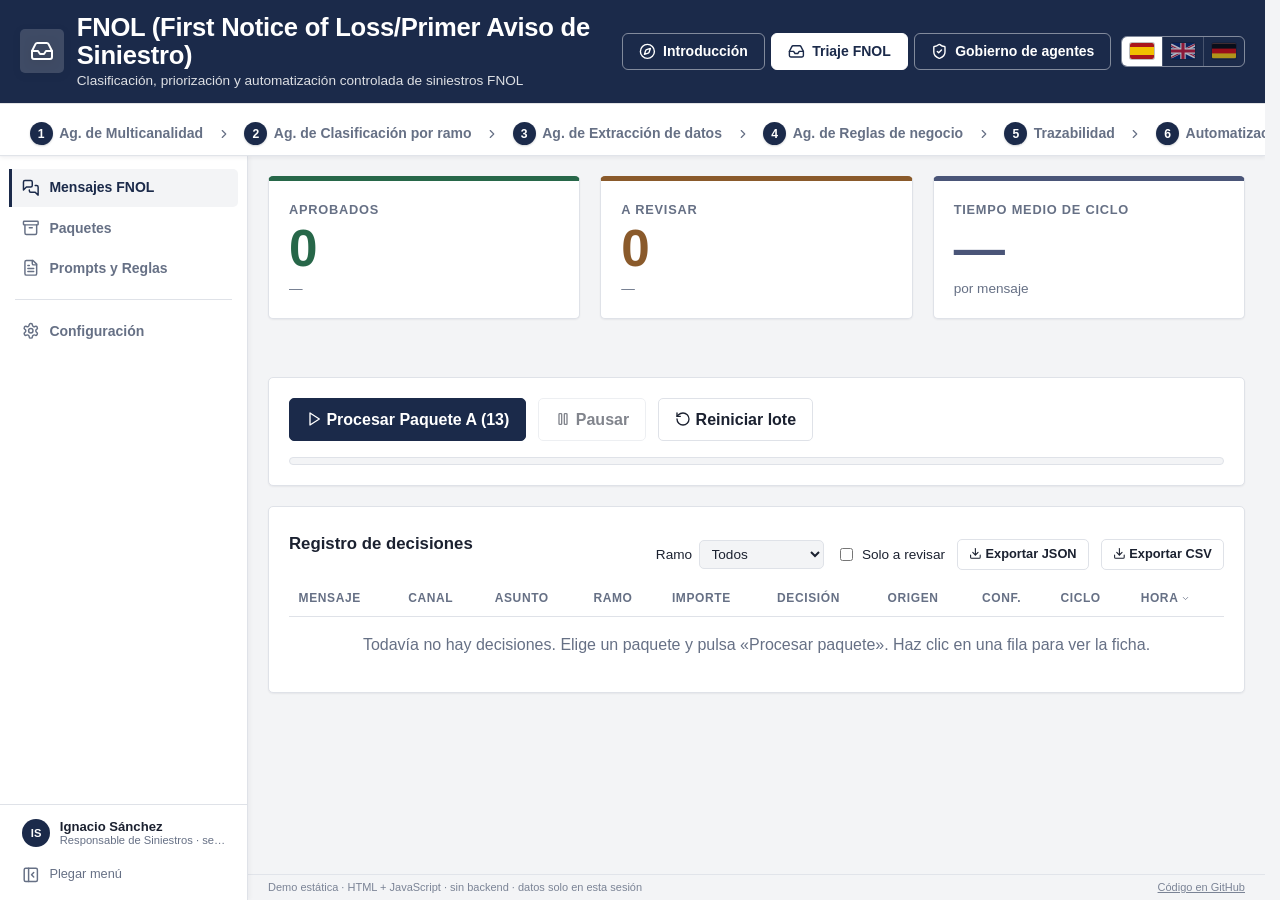
==== index.html @ 9c7561db "Tour: pausa al cambiar de página, engranaje a Auto Tour y registro con canal y asunto - Salir de la " ====
<!DOCTYPE html>
<html lang="es">
<head>
  <meta charset="utf-8">
  <meta name="viewport" content="width=device-width, initial-scale=1">
  <title data-i18n="triaje.pagina.fnol_primer_aviso_de"></title>
  <meta name="description" data-i18n-attr="content:triaje.pagina.demo_de_triaje_multicanal">
  <link rel="stylesheet" href="styles.css?v=52">
  <link rel="stylesheet" href="header.css?v=53">
  <link rel="stylesheet" href="cumplimiento.css?v=37">
</head>
<body>
  <header class="topbar">
    <div class="brand">
      <span class="brand-icon" aria-hidden="true"></span>
      <div>
        <h1 data-i18n="triaje.pagina.fnol_first_notice_of"></h1>
        <p class="brand-sub" data-i18n="triaje.pagina.clasificacion_priorizacion_y_automatizac"></p>
      </div>
    </div>
    <!-- Enlaces entre las tres páginas y selector de idioma: los pone shell.js (initCabecera) -->
    <div class="topbar-actions"></div>
  </header>

  <!-- Fases del proceso: breadcrumb con ficha explicativa al pasar el ratón / clic -->
  <nav class="submenu" id="phases" data-i18n-attr="aria-label:triaje.phases.fases_del_proceso">
    <button type="button" class="phase" data-phase="multicanal" aria-expanded="false"><span class="step-n" aria-hidden="true">1</span> <span data-i18n="triaje.phases.ag_de_multicanalidad"></span></button><span class="arrow" data-lucide="chevron-right" aria-hidden="true"></span>
    <button type="button" class="phase" data-phase="ramo" aria-expanded="false"><span class="step-n" aria-hidden="true">2</span> <span data-i18n="triaje.phases.ag_de_clasificacion_por"></span></button><span class="arrow" data-lucide="chevron-right" aria-hidden="true"></span>
    <button type="button" class="phase" data-phase="datos" aria-expanded="false"><span class="step-n" aria-hidden="true">3</span> <span data-i18n="triaje.phases.ag_de_extraccion_de"></span></button><span class="arrow" data-lucide="chevron-right" aria-hidden="true"></span>
    <button type="button" class="phase" data-phase="reglas" aria-expanded="false"><span class="step-n" aria-hidden="true">4</span> <span data-i18n="triaje.phases.ag_de_reglas_de"></span></button><span class="arrow" data-lucide="chevron-right" aria-hidden="true"></span>
    <button type="button" class="phase" data-phase="registro" aria-expanded="false"><span class="step-n" aria-hidden="true">5</span> <span data-i18n="triaje.phases.trazabilidad"></span></button><span class="arrow" data-lucide="chevron-right" aria-hidden="true"></span>
    <button type="button" class="phase" data-phase="automatizacion" aria-expanded="false"><span class="step-n" aria-hidden="true">6</span> <span data-i18n="triaje.phases.automatizacion"></span></button>
    <!-- Panel emergente con la descripción de la fase (se rellena en app.js) -->
    <div id="phase-pop" class="phase-pop" role="tooltip" hidden>
      <div class="phase-pop-caret" aria-hidden="true"></div>
      <div id="phase-pop-body" class="phase-pop-body"></div>
    </div>
  </nav>

  <!-- Marco común con gobierno.html (shell.js): menú lateral plegable (plegado, solo iconos) con usuario y botón al pie -->
  <div class="shell" id="shell" data-pagina="triaje">
    <nav class="sidenav" data-i18n-attr="aria-label:triaje.shell.ajustes_del_triaje">
      <div class="sidenav-body" id="sidebar">
        <a class="nav-item is-active" href="#mensajes" data-vista="mensajes" aria-current="page" data-i18n-attr="title:triaje.nav.mensajes_fnol"><span data-lucide="messages-square" aria-hidden="true"></span><span class="lbl" data-i18n="triaje.nav.mensajes_fnol"></span></a>
        <a class="nav-item" href="#paquetes" data-vista="paquetes" data-i18n-attr="title:triaje.nav.paquetes"><span data-lucide="archive" aria-hidden="true"></span><span class="lbl" data-i18n="triaje.nav.paquetes"></span></a>
        <a class="nav-item" href="#prompts" data-vista="prompts" data-i18n-attr="title:triaje.nav.prompts_y_reglas"><span data-lucide="file-text" aria-hidden="true"></span><span class="lbl" data-i18n="triaje.nav.prompts_y_reglas"></span></a>
        <div class="nav-sep" role="presentation"></div>
        <a class="nav-item" href="#configuracion" data-vista="configuracion" data-i18n-attr="title:triaje.sidebar.configuracion"><span data-lucide="settings" aria-hidden="true"></span><span class="lbl" data-i18n="triaje.sidebar.configuracion"></span></a>
      </div>
      <div class="sidenav-foot"></div>
    </nav>
    <div class="shell-main">
    <!-- Secciones a página completa (app.js · mostrarVista): cada una con su enlace en el menú lateral (#mensajes…) -->
    <main class="content">
      <!-- Mensajes FNOL: indicadores, lote y registro de decisiones -->
      <div class="vista" data-vista="mensajes">
        <section class="counters" data-i18n-attr="aria-label:triaje.shell.indicadores">
          <article class="card counter counter-ok">
            <span class="counter-label" data-i18n="triaje.shell.aprobados"></span>
            <span id="cnt-cleared" class="counter-value">0</span>
            <span id="pct-cleared" class="counter-sub">—</span>
          </article>
          <article class="card counter counter-review">
            <span class="counter-label" data-i18n="triaje.shell.a_revisar"></span>
            <span id="cnt-review" class="counter-value">0</span>
            <span id="pct-review" class="counter-sub">—</span>
          </article>
          <article class="card counter counter-time">
            <span class="counter-label" data-i18n="triaje.shell.tiempo_medio_de_ciclo"></span>
            <span id="cnt-cycle" class="counter-value">—</span>
            <span id="cycle-sub" class="counter-sub" data-i18n="triaje.cycle_sub.por_mensaje"></span>
          </article>
        </section>
        <div id="ramo-chips" class="chips" data-i18n-attr="aria-label:triaje.ramo_chips.desglose_por_ramo"></div>

        <section class="card actions">
          <div class="row wrap">
            <button id="btn-run" class="btn btn-primary" type="button"><span data-lucide="play" aria-hidden="true"></span> <span data-i18n="triaje.btn_run.procesar_paquete"></span></button>
            <button id="btn-pause" class="btn" type="button" disabled><span data-lucide="pause" aria-hidden="true"></span> <span data-i18n="triaje.btn_pause.pausar"></span></button>
            <button id="btn-reset" class="btn btn-ghost" type="button"><span data-lucide="rotate-ccw" aria-hidden="true"></span> <span data-i18n="triaje.btn_reset.reiniciar_lote"></span></button>
            <span id="run-status" class="status" role="status" aria-live="polite"></span>
          </div>
          <div class="progress" aria-hidden="true"><div id="progress-bar" class="progress-bar"></div></div>
        </section>

        <section class="card log">
          <div class="row wrap between">
            <h2><span data-i18n="triaje.shell.registro_de_decisiones"></span> <span id="log-count" class="muted"></span></h2>
            <div class="row wrap">
              <label class="inline"><span data-i18n="triaje.shell.ramo"></span>
                <select id="filter-ramo">
                  <option value="" data-i18n="triaje.filter_ramo.todos"></option>
                  <option value="Auto" data-i18n="triaje.filter_ramo.auto"></option>
                  <option value="Hogar" data-i18n="triaje.filter_ramo.hogar"></option>
                  <option value="Salud" data-i18n="triaje.filter_ramo.salud"></option>
                  <option value="Indeterminado" data-i18n="triaje.filter_ramo.indeterminado"></option>
                </select>
              </label>
              <label class="inline"><input id="filter-review" type="checkbox"> <span data-i18n="triaje.shell.solo_a_revisar"></span></label>
              <button id="btn-export-json" class="btn btn-ghost btn-sm" type="button"><span data-lucide="download" aria-hidden="true"></span> <span data-i18n="triaje.btn_export_json.exportar_json"></span></button>
              <button id="btn-export-csv" class="btn btn-ghost btn-sm" type="button"><span data-lucide="download" aria-hidden="true"></span> <span data-i18n="triaje.btn_export_csv.exportar_csv"></span></button>
            </div>
          </div>
          <div class="table-wrap">
            <table id="log-table">
              <thead>
                <tr>
                  <th data-sort="id" data-i18n="triaje.log_table.mensaje"></th>
                  <th data-sort="canal" data-i18n="triaje.canal"></th>
                  <th data-sort="asunto" data-i18n="triaje.asunto"></th>
                  <th data-sort="ramo" data-i18n="triaje.shell.ramo"></th>
                  <th data-sort="importe" data-i18n="triaje.log_table.importe"></th>
                  <th data-sort="decision" data-i18n="triaje.log_table.decision"></th>
                  <th data-sort="origen" data-i18n="triaje.log_table.origen"></th>
                  <th data-sort="confianza" data-i18n="triaje.log_table.conf"></th>
                  <th data-sort="duracion_ms" data-i18n="triaje.log_table.ciclo"></th>
                  <th data-sort="timestamp" data-i18n="triaje.log_table.hora"></th>
                </tr>
              </thead>
              <tbody id="log-body"></tbody>
            </table>
            <p id="log-empty" class="muted center" data-i18n="triaje.log_empty.todavia_no_hay_decisiones"></p>
          </div>
        </section>
      </div>

      <!-- Paquetes: el que se elige aquí es el que procesa «Mensajes FNOL». Tabla ordenable; cada fila despliega el mensaje -->
      <div class="vista" data-vista="paquetes" hidden>
        <section class="card">
          <h2 data-i18n="triaje.sidebar.paquete_de_mensajes"></h2>
          <select id="sel-paquete" data-i18n-attr="aria-label:triaje.sidebar.paquete_de_mensajes"></select>
          <p id="paquete-desc" class="hint"></p>
          <div class="table-wrap">
            <table id="paquete-tabla" class="paq-tabla">
              <thead>
                <tr>
                  <th class="paq-exp"><span class="sr-only" data-i18n="triaje.paq.desplegar"></span></th>
                  <th data-sort="n" data-i18n="triaje.paq.orden"></th>
                  <th data-sort="id" data-i18n="triaje.log_table.mensaje"></th>
                  <th data-sort="canal" data-i18n="triaje.canal"></th>
                  <th data-sort="remitente" data-i18n="triaje.remitente"></th>
                  <th data-sort="fecha" data-i18n="triaje.recibido"></th>
                  <th data-sort="asunto" data-i18n="triaje.asunto"></th>
                  <th data-sort="adjuntos" data-i18n="triaje.adjuntos"></th>
                </tr>
              </thead>
              <tbody id="paquete-lista"></tbody>
            </table>
          </div>
        </section>
      </div>

      <!-- Configuración: procesamiento, envío al modelo y conexión con Azure AI Foundry (página propia, siempre abierta) -->
      <div class="vista" data-vista="configuracion" hidden>
        <div class="cfg-dos">
          <section class="card cfg-grupo">
            <h2 data-i18n="triaje.config.procesamiento"></h2>
            <label>
              <span data-i18n="triaje.sidebar.motor_de_triaje"></span>
              <select id="sel-motor">
                <option value="auto" data-i18n="triaje.sel_motor.automatico_ia_si_esta"></option>
                <option value="guardado" data-i18n="triaje.sel_motor.resultados_guardados_reproduccion_35"></option>
                <option value="archivo" disabled data-i18n="triaje.sel_motor.archivo_cargado_reproduccion_35"></option>
              </select>
              <small id="motor-hint"></small>
            </label>
            <label>
              <span data-i18n="triaje.sidebar.reproducir_desde_archivo"></span>
              <input id="file-replay" type="file" accept="application/json,.json">
              <small data-i18n="triaje.sidebar.carga_un_json_exportado"></small>
            </label>
          </section>
          <section class="card cfg-grupo">
            <h2 data-i18n="triaje.config.envio_al_modelo"></h2>
            <label>
              <span data-i18n="triaje.sidebar.llamadas_a_la_ia"></span>
              <select id="sel-estrategia">
                <option value="1paso" data-i18n="triaje.sel_estrategia.1_paso_clasificar_y"></option>
                <option value="2pasos" data-i18n="triaje.sel_estrategia.2_pasos_clasificar_ramo"></option>
              </select>
              <small data-i18n="triaje.sidebar.1_paso_una_llamada"></small>
            </label>
            <label class="check-row">
              <span class="check-line"><input id="chk-seud" type="checkbox" checked> <span data-i18n="triaje.sidebar.seudonimizar_antes_de_enviar"></span></span>
              <small data-i18n="triaje.sidebar.nombres_dni_telefono_iban"></small>
            </label>
          </section>
        </div>
        <section id="config-panel" class="card cfg-grupo">
          <div class="row wrap between vista-cab">
            <h2 data-i18n="triaje.config_panel.azure_ai_foundry"></h2>
            <span class="ai-estado"><span id="ai-dot" class="dot dot-off" aria-hidden="true"></span> <span id="ai-estado"></span></span>
          </div>
          <p class="hint" data-i18n-html="triaje.config_panel.la_configuracion_se_guarda"></p>
          <div class="grid-2 cfg-azure">
            <label>
              <span data-i18n="triaje.config_panel.endpoint"></span>
              <input id="cfg-endpoint" type="url" autocomplete="off" spellcheck="false" data-i18n-attr="placeholder:triaje.cfg_endpoint.https_mi_recurso_services">
              <small data-i18n-html="triaje.config_panel.url_del_recurso_si"></small>
            </label>
            <label>
              <span data-i18n="triaje.config_panel.deployment_modelo"></span>
              <input id="cfg-deployment" type="text" autocomplete="off" spellcheck="false" data-i18n-attr="placeholder:triaje.cfg_deployment.gpt_5_nano">
            </label>
            <label>
              <span data-i18n="triaje.config_panel.ruta_de_api"></span>
              <select id="cfg-route">
                <option value="v1" data-i18n="triaje.cfg_route.v1_openai_v1_chat"></option>
                <option value="responses" data-i18n="triaje.cfg_route.responses_api_openai_v1"></option>
                <option value="deployments" data-i18n="triaje.cfg_route.clasica_openai_deployments_deployment"></option>
                <option value="models" data-i18n="triaje.cfg_route.foundry_models_models_chat"></option>
              </select>
            </label>
            <label>
              <span data-i18n-html="triaje.config_panel.api_version_solo_rutas"></span>
              <input id="cfg-api-version" type="text" autocomplete="off" spellcheck="false" data-i18n-attr="placeholder:triaje.cfg_api_version.2024_10_21_2024">
            </label>
            <label>
              <span data-i18n="triaje.config_panel.api_key"></span>
              <input id="cfg-api-key" type="password" placeholder="••••••••••••••••" autocomplete="off" spellcheck="false">
            </label>
          </div>
          <div class="row">
            <button id="btn-test-ai" class="btn" type="button" data-i18n="triaje.btn_test_ai.probar_conexion"></button>
            <button id="btn-clear-ai" class="btn btn-ghost" type="button" data-i18n="triaje.btn_clear_ai.borrar_clave"></button>
            <span id="ai-status" class="status" role="status" aria-live="polite"></span>
          </div>
        </section>
      </div>

      <!-- Prompts y Reglas: prompt base y una regla por ramo, editables -->
      <div class="vista" data-vista="prompts" hidden>
        <section class="card">
          <h2 data-i18n="triaje.nav.prompts_y_reglas"></h2>
          <div id="prompt-sections" class="prompt-sections"></div>
        </section>
      </div>
    </main>
      <footer class="pie" data-i18n-html="triaje.shell.demo_estatica_html_javascript"></footer>
    </div>
  </div>

  <!-- Editor ancho de un bloque de prompt (el menú lateral es estrecho) -->
  <dialog id="modal-prompt" class="modal modal-prompt" aria-labelledby="modal-prompt-title">
    <div class="modal-head"><h2 id="modal-prompt-title"></h2><button class="btn btn-ghost btn-icon" type="button" onclick="this.closest('dialog').close()" data-i18n-attr="aria-label:triaje.modal_prompt.cerrar"><span data-lucide="x" aria-hidden="true"></span></button></div>
    <div class="modal-prompt-body">
      <textarea id="prompt-grande" spellcheck="false" data-i18n-attr="aria-label:triaje.prompt_grande.texto_del_bloque_de"></textarea>
      <div class="row between"><small class="muted" id="prompt-grande-count"></small>
        <span class="row"><button class="btn btn-ghost btn-sm" type="button" id="prompt-grande-restaurar" data-i18n="triaje.prompt_grande_restaurar.restaurar_original"></button><button class="btn btn-sm" type="button" onclick="this.closest('dialog').close()" data-i18n="triaje.modal_prompt.cancelar"></button><button class="btn btn-primary btn-sm" type="button" id="prompt-grande-guardar"><span data-lucide="check" aria-hidden="true"></span> <span data-i18n="triaje.prompt_grande_guardar.guardar"></span></button></span></div>
    </div>
  </dialog>

  <!-- Ficha de un mensaje -->
  <dialog id="modal" class="modal ficha" aria-labelledby="modal-title">
    <div class="modal-head">
      <div class="mh-title"><span id="modal-canal" class="mh-ico" aria-hidden="true"></span><h2 id="modal-title"></h2></div>
      <div class="mh-actions">
        <span id="modal-pos" class="mh-pos" aria-live="polite"></span>
        <button id="modal-prev" class="btn btn-ghost btn-icon" type="button" data-i18n-attr="title:triaje.modal_prev.anterior;aria-label:triaje.modal_prev.mensaje_anterior"></button>
        <button id="modal-next" class="btn btn-ghost btn-icon" type="button" data-i18n-attr="title:triaje.modal_next.siguiente;aria-label:triaje.modal_next.mensaje_siguiente"></button>
        <button id="modal-close" class="btn btn-ghost btn-icon" type="button" data-i18n-attr="aria-label:triaje.modal_prompt.cerrar"><span data-lucide="x" aria-hidden="true"></span></button>
      </div>
    </div>
    <div class="ficha-kpis" id="modal-kpis"></div>
    <div class="ficha-rev" id="modal-rev" hidden></div>
    <div class="ficha-tabs" id="modal-tabs" role="tablist" data-i18n-attr="aria-label:triaje.modal_tabs.secciones_de_la_ficha"></div>
    <div class="ficha-body">
      <section class="ficha-panel" id="tab-mensaje" role="tabpanel">
        <div class="ficha-resumen">
          <div class="ficha-col">
            <h3 data-i18n="triaje.tab_mensaje.datos_del_mensaje"></h3>
            <div class="box"><dl id="modal-mensaje" class="kv"></dl></div>
            <h3 data-i18n="triaje.tab_mensaje.mensaje_con_evidencias"></h3>
            <div id="modal-texto" class="msg-text msg-evid"></div>
          </div>
          <div class="ficha-col">
            <div class="ev-head">
              <h3 id="ev-titulo" aria-live="polite" data-i18n="triaje.ev_titulo.evidencias"></h3>
              <button id="btn-leyenda" class="btn-leyenda" type="button" aria-expanded="false" aria-controls="ev-pop"><span data-lucide="info" aria-hidden="true"></span> <span data-i18n="triaje.btn_leyenda.leyenda"></span></button>
              <div id="ev-pop" class="ev-pop" role="tooltip" hidden>
                <h4 data-i18n="triaje.ev_pop.leyenda_de_las_evidencias"></h4>
                <ul class="ev-leyenda" data-i18n-attr="aria-label:triaje.ev_pop.leyenda_de_colores_de">
                  <li data-kind="ev-ramo"><mark class="ev ev-ramo" data-i18n="triaje.ev_pop.ramo"></mark><span data-i18n-html="triaje.ev_pop.ramo_indicio_que_justifica"></span></li>
                  <li data-kind="ev-dato"><mark class="ev ev-dato" data-i18n="triaje.ev_pop.dato"></mark><span data-i18n-html="triaje.ev_pop.dato_extraido_poliza_importe"></span></li>
                  <li data-kind="ev-fecha"><mark class="ev ev-fecha" data-i18n="triaje.ev_pop.fecha"></mark><span data-i18n-html="triaje.ev_pop.fecha_del_hecho_cuando"></span></li>
                  <li data-kind="ev-incumple"><mark class="ev ev-incumple" data-i18n="triaje.ev_pop.regla"></mark><span data-i18n-html="triaje.ev_pop.regla_que_incumple_motivo"></span></li>
                  <li data-kind="ev-regla"><mark class="ev ev-regla" data-i18n="triaje.ev_pop.regla"></mark><span data-i18n-html="triaje.ev_pop.regla_que_cumple_prueba"></span></li>
                </ul>
                <p class="small muted"><span data-i18n="triaje.ev_pop.etiquetas"></span> <span class="ev-tag ok" data-i18n="triaje.ev_pop.verificada"></span> <span data-i18n="triaje.ev_pop.el_modelo_la_cito"></span> <span class="ev-tag aprox" data-i18n="triaje.ev_pop.reconstruida"></span> <span data-i18n="triaje.ev_pop.deducida_de_los_datos"></span> <span class="ev-tag ko" data-i18n="triaje.ev_pop.no_localizada"></span> <span data-i18n="triaje.ev_pop.la_cita_no_aparece"></span></p>
              </div>
            </div>
            <p class="small muted" id="modal-evid-resumen"></p>
            <ol id="modal-evid" class="ev-list"></ol>
          </div>
        </div>
      </section>
      <section class="ficha-panel" id="tab-adjuntos" role="tabpanel" hidden>
        <div class="adj-layout">
          <ul id="adj-lista" class="adj-lista" data-i18n-attr="aria-label:triaje.adj_lista.adjuntos_del_mensaje"></ul>
          <div class="adj-centro">
            <div id="adj-barra" class="adj-barra"></div>
            <div id="adj-visor" class="adj-visor"></div>
          </div>
          <aside id="adj-datos" class="adj-datos" data-i18n-attr="aria-label:triaje.adj_datos.datos_extraidos_del_adjunto"></aside>
        </div>
      </section>
      <section class="ficha-panel" id="tab-datos" role="tabpanel" hidden>
        <h3 data-i18n="triaje.tab_datos.datos_extraidos"></h3>
        <div class="box"><dl id="modal-datos" class="kv kv-wide"></dl></div>
      </section>
      <section class="ficha-panel" id="tab-reglas" role="tabpanel" hidden>
        <h3 id="modal-reglas-h" data-i18n="triaje.modal_reglas_h.reglas_de_negocio_del"></h3>
        <ul id="modal-criterios" class="criterios"></ul>
        <div id="modal-fraude-ind" class="fr-bloque"></div>
      </section>
      <section class="ficha-panel" id="tab-razonamiento" role="tabpanel" hidden>
        <div class="ficha-resumen">
          <div class="ficha-col">
            <h3 data-i18n="triaje.shell.ramo"></h3>
            <p id="modal-ramo"></p>
            <ul id="modal-ramo-criterios" class="ramo-criterios"></ul>
            <h3 data-i18n="triaje.log_table.decision"></h3>
            <dl id="modal-resultado" class="kv"></dl>
          </div>
          <div class="ficha-col">
            <div id="modal-sig" class="sig-card"></div>
            <h3 data-i18n="triaje.tab_razonamiento.cronologia_del_procesamiento"></h3>
            <ol id="modal-crono" class="crono"></ol>
          </div>
        </div>
      </section>
      <section class="ficha-panel" id="tab-json" role="tabpanel" hidden>
        <div class="row between wrap raw-head">
          <h3 style="margin:0;border:0;padding:0" data-i18n="triaje.tab_json.respuesta_cruda_del_modelo"></h3>
          <div class="row">
            <div class="seg" role="group" data-i18n-attr="aria-label:triaje.tab_json.contenido_de_la_respuesta">
              <button type="button" class="seg-btn" data-raw="enviado" aria-pressed="false" data-i18n="triaje.tab_json.enviado_al_modelo"></button>
              <button type="button" class="seg-btn" data-raw="modelo" aria-pressed="false" data-i18n="triaje.tab_json.salida_del_modelo"></button>
              <button type="button" class="seg-btn" data-raw="gobierno" aria-pressed="true" data-i18n="triaje.tab_json.gobierno"></button>
            </div>
            <button id="modal-copy-raw" class="btn btn-sm" type="button"></button>
          </div>
        </div>
        <div class="row between wrap raw-filtro" id="raw-filtro">
          <ul class="raw-leyenda" id="raw-leyenda" data-i18n-attr="aria-label:triaje.raw_leyenda.ver_solo_una_parte">
            <li><button type="button" class="rl-btn" data-foco="pii" aria-pressed="false"><i class="rl-pii"></i><span data-i18n="triaje.raw_leyenda.dato_personal"></span></button></li><li><button type="button" class="rl-btn" data-foco="salud" aria-pressed="false"><i class="rl-art9"></i><span data-i18n="triaje.raw_leyenda.salud_rgpd_art_9"></span></button></li><li><button type="button" class="rl-btn" data-foco="tag" aria-pressed="false"><i class="rl-tag"></i><span data-i18n="triaje.raw_leyenda.clave_usada_para_trazabilidad"></span></button></li>
            <li class="rl-gob"><button type="button" class="rl-btn" data-foco="traz" aria-pressed="false"><i class="rl-traz"></i><span data-i18n="triaje.phases.trazabilidad"></span></button></li><li class="rl-gob"><button type="button" class="rl-btn" data-foco="expl" aria-pressed="false"><i class="rl-expl"></i><span data-i18n="triaje.raw_leyenda.explicabilidad"></span></button></li><li class="rl-gob"><button type="button" class="rl-btn" data-foco="sup" aria-pressed="false"><i class="rl-sup"></i><span data-i18n="triaje.raw_leyenda.supervision_humana"></span></button></li><li class="rl-gob"><button type="button" class="rl-btn" data-foco="ret" aria-pressed="false"><i class="rl-ret"></i><span data-i18n="triaje.raw_leyenda.retencion"></span></button></li><li class="rl-gob"><button type="button" class="rl-btn" data-foco="norma" aria-pressed="false"><i class="rl-norma"></i><span data-i18n="triaje.raw_leyenda.norma"></span></button></li>
          </ul>
          <div class="row raw-plegar">
            <button type="button" class="btn btn-sm" data-plegar="todo" data-i18n="triaje.raw_filtro.plegar_todo"></button>
            <button type="button" class="btn btn-sm" data-plegar="nada" data-i18n="triaje.raw_filtro.desplegar_todo"></button>
          </div>
        </div>
        <pre id="modal-raw" class="raw"></pre>
        <p class="small muted raw-nota" id="raw-nota"></p>
      </section>
    </div>
  </dialog>

  <script src="locales/idiomas.js?v=2"></script>
  <script src="locales/i18n.js?v=5"></script>
  <script src="locales/cargar.js?v=20"></script>
  <script src="icons.js?v=41"></script>
  <script src="data/recorrido.js?v=50"></script>
  <script src="shell.js?v=67"></script>
  <script src="data/mensajes.js?v=37"></script>
  <script src="data/resultados.js?v=37"></script>
  <script src="data/fraude.js?v=37"></script>
  <script src="prompts.js?v=37"></script>
  <script src="locales/traducir-datos.js?v=1"></script>
  <script src="fechas.js?v=37"></script>
  <script src="evidencias.js?v=39"></script>
  <script src="cumplimiento.js?v=44"></script>
  <script src="fraude.js?v=39"></script>
  <script src="adjuntos.js?v=2"></script>
  <script src="motor-local.js?v=2"></script>
  <script src="app.js?v=58"></script>
</body>
</html>
---- styles.css ----
:root {
  --bg: #f3f4f6;
  --surface: #ffffff;
  --text: #1b2130;
  --muted: #667085;
  --border: #dfe2e8;
  --primary: #1b2a4a;
  --header: #1b2a4a;
  --primary-ink: #ffffff;
  --ok: #276749;
  --ok-bg: #e7f0ea;
  --review: #8a5a2b;
  --review-bg: #f3e9de;
  --time: #4a5578;
  --time-bg: #eceef3;
  --error: #9f2d2d;
  --auto: #2f6f6e;   --auto-bg: #e7f1f0;
  --hogar: #6b4c7a;  --hogar-bg: #f0eaf3;
  --salud: #8c3a52;  --salud-bg: #f6e9ed;
  --radius: 5px;
  --radius-sm: 5px;
  --radius-pill: 5px;
  --shadow: 0 1px 2px rgba(16, 24, 40, .06);
  color-scheme: light dark;
  /* Iconos Lucide usados como mask-image (::before/::after no admiten <svg> inline) */
  --icon-chevron-right: url("data:image/svg+xml,%3Csvg%20xmlns%3D%22http%3A//www.w3.org/2000/svg%22%20viewBox%3D%220%200%2024%2024%22%20fill%3D%22none%22%20stroke%3D%22black%22%20stroke-width%3D%222%22%20stroke-linecap%3D%22round%22%20stroke-linejoin%3D%22round%22%3E%3Cpath%20d%3D%22m9%2018%206-6-6-6%22/%3E%3C/svg%3E");
  --icon-chevron-up: url("data:image/svg+xml,%3Csvg%20xmlns%3D%22http%3A//www.w3.org/2000/svg%22%20viewBox%3D%220%200%2024%2024%22%20fill%3D%22none%22%20stroke%3D%22black%22%20stroke-width%3D%222%22%20stroke-linecap%3D%22round%22%20stroke-linejoin%3D%22round%22%3E%3Cpath%20d%3D%22m18%2015-6-6-6%206%22/%3E%3C/svg%3E");
}
@media (prefers-color-scheme: dark) {
  :root {
    --bg: #10141c; --surface: #181d29; --text: #e7e9ee; --muted: #97a1b8; --border: #2a3244;
    --primary: #5b7bb5;
    --ok: #6fbf96; --ok-bg: #16302a;
    --review: #d0a374; --review-bg: #3a2c1a;
    --time: #9aa4c9; --time-bg: #232a44;
    --error: #e0807f;
    --auto: #7ec4c2; --auto-bg: #163330;
    --hogar: #b79bc9; --hogar-bg: #2e2138;
    --salud: #d38ca3; --salud-bg: #3a2029;
    --shadow: 0 1px 2px rgba(0, 0, 0, .35);
  }
}

* { box-sizing: border-box; }
/* Iconos Lucide inline (icons.js → lucide()): 1em por defecto, hereda color del texto */
svg.lucide-svg { width: 1em; height: 1em; flex: none; vertical-align: -.15em; }
button svg.lucide-svg, a.btn svg.lucide-svg { vertical-align: -.15em; }
html, body { margin: 0; }
body { font-family: -apple-system, BlinkMacSystemFont, "Segoe UI", Inter, Roboto, sans-serif; background: var(--bg); color: var(--text); line-height: 1.45; }
h2 { font-size: 1.05rem; margin: 0 0 .5rem; }
h3 { font-size: .8rem; text-transform: uppercase; letter-spacing: .06em; color: var(--muted); margin: 1rem 0 .4rem; }
.modal h3 { font-size: .95rem; letter-spacing: .04em; color: var(--text); margin: 1.25rem 0 .6rem; padding: 0 0 .35rem .6rem; border-bottom: 2px solid var(--border); border-left: 4px solid var(--primary); line-height: 1.2; }
.modal h3:first-child { margin-top: .25rem; }
.box { background: var(--bg); border: 1px solid var(--border); border-radius: 5px; padding: .75rem; }
code { font-family: ui-monospace, SFMono-Regular, Menlo, monospace; font-size: .9em; }
a { color: var(--primary); }
.small { font-size: .8rem; }

/* .topbar, .brand, .brand-icon y los botones de cabecera están en header.css (compartido con gobierno.html) */
/* Barra de submenú (fases del proceso): botones tipo breadcrumb sobre la barra clara .submenu */
.submenu .arrow { color: var(--muted); width: 1em; height: 1em; flex: none; }
.phase { font: inherit; font-weight: 600; color: var(--muted); background: transparent; border: 0; padding: .6rem .6rem; margin: 0; border-radius: 5px; cursor: pointer; line-height: inherit; white-space: nowrap; display: inline-flex; align-items: center; gap: .4rem; transition: background .12s, color .12s; }
.phase:hover, .phase:focus-visible, .phase.is-active { background: var(--bg); color: var(--primary); outline: none; }
.phase:focus-visible { box-shadow: 0 0 0 2px var(--primary); }
/* Número de paso: círculo con el color de la cabecera y número en blanco */
.step-n { flex: none; width: 1.45rem; height: 1.45rem; border-radius: 50%; background: var(--header); color: #fff; display: inline-grid; place-items: center; font-size: .76rem; font-weight: 700; line-height: 1; font-variant-numeric: tabular-nums; box-shadow: 0 1px 2px rgba(16, 24, 40, .2); transition: background .12s; }
.phase:hover .step-n, .phase:focus-visible .step-n, .phase.is-active .step-n { background: var(--primary); }
@media (prefers-color-scheme: dark) { .step-n { box-shadow: 0 0 0 1px rgba(255,255,255,.25); } }
.phase-pop { position: fixed; left: 0; width: min(540px, calc(100vw - 2rem)); background: var(--surface); color: var(--text); border: 1px solid var(--border); border-radius: 10px; box-shadow: 0 12px 32px rgba(10, 20, 50, .22); z-index: 6; }
.phase-pop-body { padding: 1rem 1.1rem 1.1rem; max-height: var(--pop-max-h, 70vh); overflow-y: auto; }
.phase-pop-caret { position: absolute; top: -7px; left: 24px; width: 12px; height: 12px; background: var(--surface); border-left: 1px solid var(--border); border-top: 1px solid var(--border); transform: rotate(45deg); }
.phase-pop h3 { margin: 0 0 .35rem; font-size: 1rem; text-transform: none; letter-spacing: 0; color: var(--primary); }
.phase-pop h4 { margin: .75rem 0 .35rem; font-size: .7rem; text-transform: uppercase; letter-spacing: .07em; color: var(--muted); font-weight: 700; }
.phase-pop p { margin: 0; font-size: .88rem; line-height: 1.5; }
.phase-pop .phase-desc { color: var(--muted); margin-bottom: .6rem; }
.phase-pop .phase-cierre { margin-top: .8rem; padding-top: .7rem; border-top: 1px dashed var(--border); }
.phase-list { list-style: none; margin: 0; padding: 0; display: grid; gap: .3rem; font-size: .86rem; }
.phase-list.cols { grid-template-columns: 1fr 1fr; }
.phase-list li { display: flex; align-items: center; gap: .55rem; }
.phase-list li small { color: var(--muted); }
.phase-list li.ramo-block { display: block; }
.ramo-block + .ramo-block { margin-top: .5rem; }
.ramo-head { display: flex; align-items: center; gap: .55rem; }
.rule-list { list-style: none; margin: .3rem 0 0 calc(1.7rem + .55rem); padding: 0; display: grid; gap: .22rem; font-size: .8rem; }
.rule-list li { display: flex; align-items: center; gap: .4rem; }
.rule-code { --c: var(--primary); flex: none; font-size: .68rem; font-weight: 700; font-family: ui-monospace, SFMono-Regular, Menlo, monospace; padding: .05rem .35rem; border-radius: 5px; color: var(--c); background: color-mix(in srgb, var(--c) 12%, transparent); }
.phase-ico { --c: var(--primary); flex: none; width: 1.7rem; height: 1.7rem; border-radius: 5px; display: inline-flex; align-items: center; justify-content: center; color: var(--c); background: color-mix(in srgb, var(--c) 12%, transparent); }
.phase-ico svg { width: 1.05rem; height: 1.05rem; }
.phase-badge { display: inline-flex; align-items: center; gap: .35rem; margin-top: .7rem; padding: .2rem .6rem; border-radius: var(--radius-pill); font-size: .75rem; font-weight: 600; border: 1px solid; }
.phase-badge svg { width: 1em; height: 1em; }
.phase-badge-ia { color: #7a5c1f; background: #f3ecd8; border-color: #d9c48a; } .phase-badge-ia svg { color: #a67c2e; }
.phase-badge-logica { color: #33586a; background: #e6edf0; border-color: #a9c2cc; } .phase-badge-logica svg { color: #4a7887; }
@media (prefers-color-scheme: dark) { .phase-badge-ia { color: #d9b976; background: #34290f; } .phase-badge-logica { color: #a9c2cc; background: #1c2b30; border-color: #3d5a66; } }
@media (max-width: 600px) { .phase-pop { left: 1rem !important; right: 1rem; width: auto; } .phase-pop-caret { display: none; } .phase-list.cols { grid-template-columns: 1fr; } }
.dot { width: .7rem; height: .7rem; border-radius: 50%; display: inline-block; }
.dot-on { background: #3f7d54; }
.dot-off { background: #a24545; }

.card { background: var(--surface); border: 1px solid var(--border); border-radius: var(--radius); padding: 1.25rem; box-shadow: var(--shadow); }

/* Columna principal (el marco común está en header.css) */
.content { display: grid; gap: 1.25rem; min-width: 0; width: 100%; max-width: var(--main-max); margin: 0 auto; padding: var(--main-pad) var(--main-pad) 2rem; align-content: start; }  /* ancho común (header.css) */
.content > * { min-width: 0; }
/* Secciones a página completa del menú lateral (app.js · mostrarVista) */
.vista { display: grid; gap: 1.25rem; min-width: 0; align-content: start; }
.vista[hidden] { display: none; }
.vista > * { min-width: 0; }
.vista > .card > h2 { margin: 0 0 .8rem; }
.vista-cab { margin-bottom: .8rem; }
.vista-cab h2 { margin: 0; }
.vista[data-vista="paquetes"] select { max-width: 26rem; margin-bottom: .6rem; }
/* Configuración del triaje: conexión con Azure en dos columnas (el resto del formato es común, header.css) */
.grid-2.cfg-azure { grid-template-columns: repeat(2, minmax(0, 1fr)); }
.cfg-azure > label:first-child { grid-column: 1 / -1; }
@media (max-width: 700px) { .grid-2.cfg-azure { grid-template-columns: 1fr; } }
.ai-estado { display: inline-flex; align-items: center; gap: .45rem; font-size: .85rem; font-weight: 600; color: var(--muted); }

/* Paquetes: tabla ordenable; la fila despliega el mensaje debajo */
.paq-tabla th.paq-exp, .paq-tabla td.paq-exp { width: 2.4rem; padding-right: 0; }
.paq-tabla .paq-n { text-align: right; font-variant-numeric: tabular-nums; width: 3rem; }
.paq-tabla td.paq-asunto { white-space: normal; min-width: 240px; width: 40%; }
.paq-tabla th[data-sort="n"], .paq-tabla th[data-sort="adjuntos"] { text-align: right; }
.paq-fila:hover > td { background: var(--bg); }
.paq-fila.abierta > td { background: var(--bg); border-bottom-color: transparent; }
.paq-btn { display: inline-grid; place-items: center; width: 1.8rem; height: 1.8rem; padding: 0; border: 1px solid var(--border); border-radius: 5px; background: var(--surface); color: var(--muted); cursor: pointer; }
.paq-btn svg { width: 1rem; height: 1rem; transition: transform .15s; }
.paq-btn[aria-expanded="true"] svg { transform: rotate(90deg); }
.paq-btn:hover { color: var(--text); }
.paq-btn:focus-visible { outline: 2px solid var(--primary); outline-offset: 1px; }
tr.paq-detalle { cursor: default; }
tr.paq-detalle > td { white-space: normal; background: var(--bg); padding: .2rem 1rem 1rem 3rem; }
tr.paq-detalle .msg-text { max-width: 90ch; background: var(--surface); }
.sr-only { position: absolute; width: 1px; height: 1px; padding: 0; margin: -1px; overflow: hidden; clip: rect(0 0 0 0); white-space: nowrap; border: 0; }

.prompt-sections { display: grid; gap: 1rem; }

/* Secciones colapsables */
.section { padding: 0; }
.section > summary { cursor: pointer; padding: .8rem 1rem; font-weight: 700; list-style: none; display: flex; align-items: center; gap: .5rem; }
.section > summary::before { content: ''; display: inline-block; width: 1em; height: 1em; background: var(--muted); -webkit-mask: var(--icon-chevron-right) center / contain no-repeat; mask: var(--icon-chevron-right) center / contain no-repeat; transition: transform .15s; }
.section[open] > summary::before { transform: rotate(90deg); }
.section > summary::-webkit-details-marker { display: none; }
.section-ico { flex: none; width: 1.1em; height: 1.1em; color: var(--primary); vertical-align: -.15em; }
.prompt-base h3 { display: flex; align-items: center; gap: .4rem; margin: 0; }
.section-body { padding: 0 1rem 1rem; display: grid; gap: .6rem; }
.edited-flag { font-size: .7rem; font-weight: 600; color: var(--review); background: var(--review-bg); padding: .1rem .45rem; border-radius: var(--radius-pill); }
.msg-id { font-weight: 700; }
.canal-icon { display: inline-flex; width: 1em; height: 1em; vertical-align: -.15em; color: var(--muted); }
.canal-icon svg { width: 100%; height: 100%; }
.canal-whatsapp { color: #25D366; }
.canal-email { color: var(--primary); }
.canal-telefono { color: var(--review); }
.canal-chat { color: var(--time); }
.canal-web { color: var(--auto); }
.modal h3 .canal-icon { width: 1.25em; height: 1.25em; margin-right: .3rem; }

/* Formularios */
.hint { color: var(--muted); font-size: .85rem; margin: 0 0 .5rem; }
.grid-2 { display: grid; grid-template-columns: repeat(auto-fit, minmax(240px, 1fr)); gap: .9rem 1.25rem; }
label { display: grid; gap: .3rem; font-size: .85rem; font-weight: 600; }
label small { font-weight: 400; color: var(--muted); }
label.inline { display: inline-flex; align-items: center; gap: .4rem; font-weight: 500; }
input[type="text"], input[type="url"], input[type="password"], input[type="file"], select, textarea { width: 100%; padding: .55rem .7rem; border: 1px solid var(--border); border-radius: 5px; background: var(--bg); color: var(--text); font: inherit; }
textarea { font-family: ui-monospace, SFMono-Regular, Menlo, monospace; font-size: .78rem; line-height: 1.4; resize: vertical; }
input:focus, select:focus, textarea:focus { outline: 2px solid var(--primary); outline-offset: 1px; }
label.inline select { width: auto; padding: .3rem .5rem; }

/* Botones */
.btn { font: inherit; font-weight: 600; padding: .55rem 1rem; border-radius: var(--radius-sm); cursor: pointer; border: 1px solid var(--border); background: var(--surface); color: var(--text); transition: transform .06s ease, background .15s; }
.btn:hover { background: var(--bg); }
.btn:active { transform: translateY(1px); }
.btn:disabled { opacity: .55; cursor: not-allowed; }
.btn-primary { background: var(--primary); color: var(--primary-ink); border-color: var(--primary); }
.btn-primary:hover { background: #142238; }
.btn-ghost { background: transparent; }
.btn-sm { padding: .35rem .7rem; font-size: .8rem; }

.row { display: flex; align-items: center; gap: .75rem; margin-top: .75rem; }
.row.wrap { flex-wrap: wrap; }
.row.between { justify-content: space-between; margin-top: 0; }
.status { font-size: .85rem; color: var(--muted); }
.status.ok { color: var(--ok); }
.status.error { color: var(--error); }
.badge { font-size: .75rem; font-weight: 600; padding: .25rem .6rem; border-radius: var(--radius-pill); background: var(--time-bg); color: var(--time); white-space: nowrap; }
.muted { color: var(--muted); font-weight: 400; }
.center { text-align: center; }

/* Contadores */
.counters { display: grid; grid-template-columns: repeat(auto-fit, minmax(200px, 1fr)); gap: 1.25rem; }
.counter { display: grid; gap: .25rem; border-top: 5px solid var(--border); }
.counter-label { font-size: .8rem; font-weight: 700; text-transform: uppercase; letter-spacing: .06em; color: var(--muted); }
.counter-value { font-size: 3.2rem; font-weight: 800; line-height: 1; font-variant-numeric: tabular-nums; }
.counter-sub { font-size: .85rem; color: var(--muted); }
.counter-ok { border-top-color: var(--ok); } .counter-ok .counter-value { color: var(--ok); }
.counter-review { border-top-color: var(--review); } .counter-review .counter-value { color: var(--review); }
.counter-time { border-top-color: var(--time); } .counter-time .counter-value { color: var(--time); }
.chips { display: flex; gap: .5rem; flex-wrap: wrap; margin-top: -.5rem; min-height: 1.6rem; }
.chip { font-size: .78rem; font-weight: 700; padding: .2rem .6rem; border-radius: var(--radius-pill); background: var(--bg); border: 1px solid var(--border); }
.chip-auto { color: var(--auto); background: var(--auto-bg); }
.chip-hogar { color: var(--hogar); background: var(--hogar-bg); }
.chip-salud { color: var(--salud); background: var(--salud-bg); }

/* Progreso */
.actions .row { margin-top: 0; }
.progress { height: 8px; background: var(--bg); border-radius: 999px; overflow: hidden; margin-top: 1rem; border: 1px solid var(--border); }
.progress-bar { height: 100%; width: 0; background: linear-gradient(90deg, var(--primary), var(--time)); transition: width .15s; }

/* Registro */
.table-wrap { overflow-x: auto; margin-top: .75rem; }
table { width: 100%; border-collapse: collapse; font-size: .85rem; }
th, td { text-align: left; padding: .5rem .6rem; border-bottom: 1px solid var(--border); vertical-align: top; white-space: nowrap; }
th { font-size: .75rem; text-transform: uppercase; letter-spacing: .05em; color: var(--muted); position: sticky; top: 0; background: var(--surface); }
th[data-sort] { cursor: pointer; user-select: none; }
th[data-sort]:hover { color: var(--text); }
th[data-sort].sorted::after { content: ''; display: inline-block; width: .75em; height: .75em; margin-left: .25em; vertical-align: -.05em; background: currentColor; -webkit-mask: var(--icon-chevron-up) center / contain no-repeat; mask: var(--icon-chevron-up) center / contain no-repeat; }
th[data-sort].sorted[data-dir="desc"]::after { transform: rotate(180deg); }
#log-table td.log-id { width: 1%; }
#log-table td.log-asunto { white-space: normal; min-width: 220px; max-width: 420px; }
tbody tr { cursor: pointer; }
tbody tr:hover { background: var(--bg); }
tbody tr:focus { outline: 2px solid var(--primary); outline-offset: -2px; }
.row-review td:first-child { border-left: 3px solid var(--review); }
.row-ok td:first-child { border-left: 3px solid transparent; }
.pill { font-size: .75rem; font-weight: 700; padding: .2rem .55rem; border-radius: var(--radius-pill); white-space: nowrap; }
.pill-ok { background: var(--ok-bg); color: var(--ok); }
.pill-review { background: var(--review-bg); color: var(--review); }
.pill-ramo-auto { background: var(--auto-bg); color: var(--auto); }
.pill-ramo-hogar { background: var(--hogar-bg); color: var(--hogar); }
.pill-ramo-salud { background: var(--salud-bg); color: var(--salud); }
.pill-ramo-indeterminado { background: var(--bg); color: var(--muted); border: 1px solid var(--border); }
.mark { font-size: .8rem; font-weight: 700; display: inline-flex; align-items: center; gap: .2rem; }
.mark.ok { color: var(--ok); }
.mark.ko { color: var(--review); }

/* Modal */
.modal { border: 1px solid var(--border); border-radius: 10px; overflow: hidden; padding: 0; width: min(1120px, 94vw); height: min(780px, 88vh); max-height: 88vh; background: var(--surface); color: var(--text); box-shadow: var(--shadow); }
.modal::backdrop { background: rgba(10, 15, 30, .55); }
.modal-head { display: flex; justify-content: space-between; align-items: flex-start; gap: 1rem; padding: 1rem 1.25rem; border-bottom: 1px solid var(--border); position: sticky; top: 0; background: var(--header); color: #fff; }
.modal-head h2 { margin: 0 0 .25rem; color: #fff; }
.modal-head p { margin: 0; color: rgba(255,255,255,.8); }
.modal-head .btn-ghost { background: #fff; color: var(--header); border-color: #fff; }
.modal-head .btn-ghost:hover { background: #e2e6ee; }
.kv { display: grid; grid-template-columns: max-content 1fr; gap: .3rem 1rem; margin: 0; font-size: .85rem; }
.kv dt { color: var(--muted); font-weight: 600; }
.kv dd { margin: 0; overflow-wrap: anywhere; }
.msg-text { white-space: pre-wrap; font: inherit; font-size: .85rem; background: var(--bg); border: 1px solid var(--border); border-radius: 5px; padding: .75rem; margin: .5rem 0 0; }
.criterios { list-style: none; margin: 0; padding: 0; display: grid; gap: .5rem; font-size: .85rem; }
.crit { display: flex; gap: .6rem; padding: .5rem .6rem; border-radius: 5px; border: 1px solid var(--border); }
.crit small { color: var(--muted); }
.crit-icon { flex: none; width: 1.2rem; display: inline-flex; align-items: center; justify-content: center; }
.crit-cumple { background: var(--ok-bg); } .crit-cumple .crit-icon { color: var(--ok); }
.crit-incumple { background: var(--review-bg); } .crit-incumple .crit-icon { color: var(--review); }
.crit-no_aplica { opacity: .7; } .crit-no_aplica .crit-icon { color: var(--muted); }
.modal details { margin-top: 1.25rem; }
.raw { font-size: .75rem; white-space: pre-wrap; background: var(--bg); border: 1px solid var(--border); border-radius: 5px; padding: .6rem; max-height: 260px; overflow: auto; }

@media (max-width: 600px) { .counter-value { font-size: 2.4rem; } }

.ramo-criterios { margin: .25rem 0 0; padding-left: 1.2rem; font-size: .85rem; display: grid; gap: .2rem; }

/* ─── Ficha del mensaje (modal): indicadores, pestañas, mensaje con evidencias, siguiente paso y cronología ─── */
/* La ficha es un panel lateral: entra desde la derecha y llega hasta el borde del menú lateral
   (248px desplegado, 60px plegado); por debajo de 760px el menú se apila arriba y el panel ocupa todo el ancho.
   Sigue siendo un <dialog> abierto con showModal(): el resto de la página queda inerte y el foco dentro. */
.modal.ficha { --panel-izq: 248px; display: none; flex-direction: column; position: fixed; inset: 0 0 0 var(--panel-izq); margin: 0; width: auto; height: auto; max-width: none; max-height: none; border: 0; border-left: 1px solid var(--border); border-radius: 0; box-shadow: -12px 0 32px rgba(10, 15, 30, .22); }
:root:has(.shell.nav-collapsed) .modal.ficha { --panel-izq: 60px; }
@media (max-width: 760px) { .modal.ficha, :root:has(.shell.nav-collapsed) .modal.ficha { --panel-izq: 0px; border-left: 0; } }
.modal.ficha[open] { display: flex; }
.modal.ficha::backdrop { background: rgba(10, 15, 30, .4); }
@media (prefers-reduced-motion: no-preference) {
  .modal.ficha[open] { animation: panel-entra .28s cubic-bezier(.2, .8, .2, 1); }
  .modal.ficha[open]::backdrop { animation: velo-entra .28s ease-out; }
  .modal.ficha.cerrando { animation: panel-sale .2s ease-in forwards; }
  .modal.ficha.cerrando::backdrop { animation: velo-sale .2s ease-in forwards; }
}
@keyframes panel-entra { from { transform: translateX(100%); } }
@keyframes panel-sale { to { transform: translateX(100%); } }
@keyframes velo-entra { from { opacity: 0; } }
@keyframes velo-sale { to { opacity: 0; } }
.modal.ficha .modal-head { align-items: center; }
.mh-title { display: flex; align-items: center; gap: .7rem; min-width: 0; }
.mh-title h2 { margin: 0; font-size: 1.05rem; overflow-wrap: anywhere; }
.mh-ico { flex: none; width: 2rem; height: 2rem; border-radius: 5px; background: rgba(255,255,255,.16); display: grid; place-items: center; font-size: 1.1rem; }
.mh-ico .canal-icon { color: #fff; width: 1.1em; height: 1.1em; }
.mh-actions { display: flex; align-items: center; gap: .4rem; flex: none; }
.mh-pos { font-size: .78rem; color: rgba(255,255,255,.75); margin-right: .3rem; white-space: nowrap; }
.btn-icon { width: 2rem; height: 2rem; padding: 0; display: inline-grid; place-items: center; }
.ficha-kpis { display: grid; grid-template-columns: repeat(auto-fit, minmax(150px, 1fr)); gap: .7rem; padding: .9rem 1.25rem; background: var(--bg); }
.kpi-tile { background: var(--surface); border-radius: 5px; padding: .6rem .8rem; border-top: 3px solid var(--tc, var(--time)); display: grid; gap: .1rem; }
.kpi-tile .l { font-size: .72rem; color: var(--muted); }
.kpi-tile .v { font-size: 1.1rem; font-weight: 700; color: var(--tc, var(--text)); }
.kpi-tile .s { font-size: .72rem; color: var(--muted); }
.kpi-tile.conf { grid-template-columns: 1fr auto; align-items: center; column-gap: .6rem; }
.kpi-tile .txt { display: grid; gap: .1rem; min-width: 0; }
.kpi-tile.ico { grid-template-columns: auto 1fr; align-items: center; column-gap: .65rem; }
.kpi-tile.ico.conf { grid-template-columns: auto 1fr auto; }
/* Tarjeta Decisión: Validar («A revisar») u Override («Aprobado»); el formulario va en su propia fila (#modal-rev),
   fuera de la rejilla, y las tarjetas se quedan en tres columnas iguales (una en pantallas estrechas) */
.modal.ficha .ficha-kpis { grid-template-columns: repeat(3, minmax(0, 1fr)); }
@media (max-width: 760px) { .modal.ficha .ficha-kpis { grid-template-columns: 1fr; } }
.dec-tile, .dec-tile.ico { grid-template-columns: auto fit-content(6.5rem) minmax(min-content, 1fr); }
.dec-tile { container-type: inline-size; }
.dec-tile .txt { grid-column: 2; }
.dec-tile .dec-lado { grid-column: 3; }
.dec-tile .v { white-space: nowrap; }
/* Tarjeta estrecha (tres columnas en un panel pequeño): sin icono, para que la decisión y el botón quepan en una línea */
@container (max-width: 270px) { .dec-tile .kpi-ico { display: none; } }
.dec-tile.activa { box-shadow: 0 0 0 2px var(--tc); }
.dec-lado { display: grid; justify-items: end; align-content: center; gap: .15rem; text-align: right; min-width: 0; font-size: .72rem; color: var(--muted); }
.dec-lado .btn { display: inline-flex; align-items: center; gap: .35rem; white-space: nowrap; }
.dec-lado .btn[aria-expanded="true"] { box-shadow: inset 0 0 0 1px var(--tc); }
.dec-antes { color: var(--muted); }
.dec-coment { color: var(--text); font-style: italic; overflow-wrap: anywhere; display: -webkit-box; -webkit-line-clamp: 2; -webkit-box-orient: vertical; overflow: hidden; }
.dec-acciones { display: flex; flex-wrap: wrap; gap: .4rem; }
.dec-acciones .btn { display: inline-flex; align-items: center; gap: .35rem; }
.ficha-rev { flex: none; padding: 0 1.25rem .9rem; background: var(--bg); }
.ficha-rev[hidden] { display: none; }
.dec-form { display: grid; gap: .45rem; padding: .75rem .9rem; background: var(--surface); border-radius: 5px; border-left: 3px solid var(--primary); font-size: .85rem; min-width: 0; }
.dec-form label { display: block; font-weight: 600; }
.dec-form label.inline { display: inline-flex; font-weight: 500; margin-right: 1.2rem; }
.dec-form textarea { font-family: inherit; font-size: .85rem; }
.dec-form p { margin: 0; }
.dec-resultado { border: 0; margin: 0; padding: 0; }
.dec-resultado legend { font-weight: 600; padding: 0; margin-bottom: .25rem; }
.pill-time { background: var(--time-bg); color: var(--time); }
.pill-time, .pill-revisado { display: inline-flex; align-items: center; gap: .25rem; }
.pill-time svg, .pill-revisado svg { width: 1em; height: 1em; }
.kpi-ico { width: 2.2rem; height: 2.2rem; border-radius: 5px; display: grid; place-items: center; font-size: 1.2rem; color: var(--tc); background: color-mix(in srgb, var(--tc) 13%, transparent); }
.ring { width: 3.4rem; height: 3.4rem; flex: none; }
.ring text { font-family: inherit; font-size: 17px; font-weight: 700; fill: var(--text); }
.ring .pista { fill: none; stroke: var(--time-bg); stroke-width: 7; }
.ring .valor { fill: none; stroke: var(--tc, var(--time)); stroke-width: 7; stroke-linecap: round; transform: rotate(-90deg); transform-origin: 50% 50%; }
@media (prefers-reduced-motion: no-preference) { .ring .valor { animation: ring-in .9s cubic-bezier(.3, .7, .2, 1) both; } }
@keyframes ring-in { from { stroke-dasharray: 0 999; } }
.kpi-tile .bar { height: 5px; border-radius: 5px; background: var(--time-bg); margin-top: .25rem; overflow: hidden; }
.kpi-tile .bar i { display: block; height: 100%; background: var(--tc, var(--time)); border-radius: 5px; }
.ficha-tabs { display: flex; gap: .15rem; padding: 0 1.25rem; border-bottom: 1px solid var(--border); overflow-x: auto; }
.ficha-tab { font: inherit; font-weight: 600; font-size: .86rem; color: var(--muted); background: none; border: 0; border-bottom: 3px solid transparent; padding: .65rem .8rem; cursor: pointer; white-space: nowrap; display: inline-flex; align-items: center; gap: .4rem; }
.ficha-tab:hover { color: var(--text); }
.ficha-tab[aria-selected="true"] { color: var(--primary); border-bottom-color: var(--primary); }
.ficha-tab:focus-visible { outline: 2px solid var(--primary); outline-offset: -2px; }
.ficha-tab .n.vacio { visibility: hidden; }
.ficha-tab .n { display: inline-block; width: 1.3rem; padding: 0; text-align: center; }
.ficha-tab .n { font-size: .68rem; background: var(--review-bg); color: var(--review); border-radius: 5px; padding: 0 .4rem; }
.ficha-body { padding: .6rem 1.25rem 1.25rem; overflow-y: auto; flex: 1 1 auto; min-height: 0; display: flex; flex-direction: column; }
.ficha-panel { flex: none; }
/* Respuesta cruda: el texto ocupa todo el alto disponible de la ficha */
#tab-json:not([hidden]) { flex: 1 1 auto; display: flex; flex-direction: column; min-height: 0; }
#tab-json .raw { flex: 1 1 auto; max-height: none; min-height: min(16rem, 50vh); margin: .6rem 0 0; }
/* Adjuntos: miniaturas · visor (PDF del navegador o imagen con zoom) · datos extraídos; el visor ocupa el alto de la ficha */
.ficha-tab .n.n-adj { background: var(--bg); color: var(--muted); border: 1px solid var(--border); }
#tab-adjuntos:not([hidden]) { flex: 1 1 auto; display: flex; flex-direction: column; min-height: 0; }
.adj-layout { flex: 1 1 auto; min-height: 0; display: grid; grid-template-columns: 200px minmax(0, 1fr) minmax(260px, 340px); gap: 1rem; padding-top: .6rem; }
.adj-lista { list-style: none; margin: 0; padding: 0; display: flex; flex-direction: column; gap: .5rem; overflow-y: auto; min-height: 0; }
.adj-item { width: 100%; font: inherit; text-align: left; display: grid; gap: .35rem; padding: .45rem; border: 1px solid var(--border); border-radius: 5px; background: var(--surface); color: var(--text); cursor: pointer; }
.adj-item:hover { background: var(--bg); }
.adj-item[aria-pressed="true"] { border-color: var(--primary); box-shadow: inset 0 0 0 1px var(--primary); }
.adj-item:focus-visible { outline: 2px solid var(--primary); outline-offset: 1px; }
.adj-item strong { display: block; font-size: .8rem; line-height: 1.25; }
.adj-item small { display: block; font-size: .7rem; color: var(--muted); overflow-wrap: anywhere; }
.adj-mini { width: 100%; aspect-ratio: 16 / 9; object-fit: cover; border-radius: 3px; display: block; background: var(--bg); }
.adj-mini.pdf { display: grid; place-items: center; align-content: center; gap: .1rem; font-size: 1.6rem; color: var(--error); }
.adj-mini.pdf b { font-size: .68rem; letter-spacing: .08em; }
.adj-centro { display: flex; flex-direction: column; min-height: 0; min-width: 0; border: 1px solid var(--border); border-radius: 5px; overflow: hidden; }
.adj-barra { display: flex; align-items: center; justify-content: space-between; gap: .5rem; flex-wrap: wrap; padding: .3rem .5rem; border-bottom: 1px solid var(--border); background: var(--bg); font-size: .8rem; }
.adj-barra .row { gap: .2rem; align-items: center; }
.adj-barra a.btn { text-decoration: none; display: inline-flex; align-items: center; gap: .3rem; }
.adj-barra a[aria-disabled="true"] { opacity: .45; pointer-events: none; }
.adj-nombre { display: inline-flex; align-items: center; gap: .35rem; font-weight: 600; min-width: 0; overflow-wrap: anywhere; }
.adj-zoom { min-width: 3.2em; text-align: center; font-variant-numeric: tabular-nums; color: var(--muted); }
.adj-visor { flex: 1 1 auto; min-height: 320px; overflow: auto; background: #3a3f4a; display: grid; place-items: center; }
.adj-visor iframe { width: 100%; height: 100%; min-height: 320px; border: 0; background: #fff; }
.adj-visor.es-img { place-items: start center; cursor: zoom-in; user-select: none; touch-action: none; }
.adj-visor.es-img.ampliada { place-items: start; cursor: grab; }
.adj-visor.es-img.ampliada:active { cursor: grabbing; }
.adj-visor img { display: block; max-width: none; height: auto; margin: auto; }
.adj-visor:not(.ampliada) img { max-height: 100%; object-fit: contain; }
.adj-cargando { color: #d5d9e2; display: inline-flex; align-items: center; gap: .4rem; }
.adj-datos { overflow-y: auto; min-height: 0; font-size: .85rem; }
.adj-datos h3 { margin-top: 0; }
.adj-datos h4 { font-size: .8rem; margin: .9rem 0 .35rem; color: var(--muted); text-transform: uppercase; letter-spacing: .04em; }
.adj-datos h4 small { text-transform: none; letter-spacing: 0; font-weight: 400; }
.adj-datos .kv { font-size: .82rem; }
.adj-reglas span { display: inline-block; font-size: .72rem; font-weight: 700; padding: .05rem .45rem; border-radius: 5px; background: var(--ok-bg); color: var(--ok); }
.adj-aviso { background: var(--review-bg); color: var(--review); border-radius: 5px; padding: .4rem .55rem; display: flex; gap: .4rem; align-items: flex-start; }
.adj-contraste { list-style: none; margin: 0; padding: 0; display: grid; gap: .35rem; }
.adj-contraste li { display: flex; gap: .45rem; align-items: flex-start; padding: .4rem .5rem; border: 1px solid var(--border); border-radius: 5px; font-size: .8rem; }
.adj-contraste .ci { flex: none; font-size: 1rem; line-height: 1.2; }
.adj-contraste .ok .ci { color: var(--ok); }
.adj-contraste .aviso .ci { color: var(--review); }
.adj-contraste .ko .ci { color: var(--error); }
.adj-contraste q { display: block; color: var(--muted); font-style: italic; margin-top: .15rem; }
.adj-huella { margin-top: .8rem; display: flex; gap: .35rem; align-items: center; overflow-wrap: anywhere; }
/* En pantallas estrechas el panel deja de ajustarse al alto de la ficha: el visor tiene alto propio y la ficha hace scroll */
@media (max-width: 1100px) {
  #tab-adjuntos:not([hidden]) { flex: none; }
  .adj-layout { grid-template-columns: 170px minmax(0, 1fr); }
  .adj-centro { height: 460px; }
  .adj-datos { grid-column: 1 / -1; overflow: visible; }
}
@media (max-width: 760px) {
  .adj-layout { grid-template-columns: 1fr; }
  .adj-lista { flex-direction: row; overflow-x: auto; }
  .adj-lista li { flex: 0 0 150px; }
  .adj-centro { height: 380px; }
  .adj-visor { min-height: 0; }
}
.modal.ficha .modal-head, .ficha-kpis, .ficha-tabs { flex: none; }
.ficha-panel[hidden] { display: none; }
.ficha-resumen { display: grid; grid-template-columns: minmax(0, 1.25fr) minmax(0, 1fr); gap: 1.5rem; }
.ficha-col { min-width: 0; }
@media (max-width: 760px) { .ficha-resumen { grid-template-columns: 1fr; } }
.msg-evid { line-height: 1.8; font-size: .9rem; white-space: pre-wrap; }
/* Evidencias resaltadas: fondo sólido oscuro (--es) con texto blanco; --ec es el tono de acento (números, bordes) */
mark.ev { background: var(--es); color: #fff; border-radius: 3px; padding: 1px 3px; cursor: help; transition: box-shadow .12s, filter .12s; -webkit-box-decoration-break: clone; box-decoration-break: clone; }
mark.ev sup { font-size: .68em; font-weight: 700; color: #fff; opacity: .9; margin-left: 2px; }
mark.ev.is-on { box-shadow: 0 0 0 2px var(--surface), 0 0 0 4px var(--es); filter: brightness(1.12); }
.ev-item.is-on { background: color-mix(in srgb, var(--es) 14%, transparent); }
:where(mark.ev, .ev-item) { --ec: var(--primary); --es: var(--primary); }
.ev-ramo { --ec: var(--hogar); --es: #6b4c7a; } .ev-dato { --ec: var(--ok); --es: #276749; } .ev-fecha { --ec: var(--review); --es: #8a5a2b; } .ev-regla { --ec: var(--time); --es: #4a5578; } .ev-incumple { --ec: var(--error); --es: #9f2d2d; }
@media (prefers-color-scheme: dark) { .ev-ramo { --es: #7d5a8f; } .ev-dato { --es: #2f7a56; } .ev-fecha { --es: #9a6630; } .ev-regla { --es: #56628a; } .ev-incumple { --es: #b03a3a; } }
.ev-list { list-style: none; margin: .5rem 0 0; padding: 0; display: grid; gap: .4rem; font-size: .82rem; }
.ev-item { display: grid; grid-template-columns: 1.4rem 1fr auto; gap: .55rem; align-items: start; padding: .4rem .5rem; border-radius: 5px; border: 1px solid var(--border); }
.ev-item.ev-falta { border-style: dashed; color: var(--muted); }
.ev-num { width: 1.25rem; height: 1.25rem; border-radius: 50%; background: var(--es); color: #fff; display: grid; place-items: center; font-size: .72rem; font-weight: 700; }
.ev-item q { font-style: italic; color: var(--text); }
.ev-item small { display: block; color: var(--muted); }
.ev-tag { font-size: .66rem; font-weight: 700; padding: .05rem .4rem; border-radius: 5px; white-space: nowrap; }
.ev-tag.ok { background: var(--ok-bg); color: var(--ok); } .ev-tag.aprox { background: var(--time-bg); color: var(--time); } .ev-tag.ko { background: var(--review-bg); color: var(--review); }
.sig-card { border: 1px solid var(--border); border-left: 4px solid var(--sc, var(--review)); background: color-mix(in srgb, var(--sc, var(--review)) 9%, var(--surface)); border-radius: 5px; padding: .8rem .9rem; display: grid; gap: .45rem; margin-top: .25rem; }
.sig-card.ok { --sc: var(--ok); }
.sig-card .k { font-size: .7rem; font-weight: 700; letter-spacing: .06em; text-transform: uppercase; color: var(--sc); }
.sig-card .t { font-size: 1rem; font-weight: 700; display: flex; gap: .45rem; align-items: center; }
.sig-card .pedir { display: flex; flex-wrap: wrap; gap: .3rem; }
.sig-card .pedir span { background: var(--surface); border: 1px solid var(--border); border-radius: 5px; padding: .1rem .45rem; font-size: .76rem; }
.sig-acciones { display: flex; gap: .5rem; flex-wrap: wrap; margin-top: .2rem; }
.crono { list-style: none; margin: .5rem 0 0; padding: 0 0 0 1.3rem; position: relative; display: grid; gap: .8rem; font-size: .84rem; }
.crono::before { content: ''; position: absolute; left: .38rem; top: .5rem; bottom: .5rem; width: 2px; background: var(--border); }
.crono li { position: relative; }
.crono li::before { content: ''; position: absolute; left: -1.2rem; top: .3rem; width: .65rem; height: .65rem; border-radius: 50%; background: var(--dc, var(--ok)); box-shadow: 0 0 0 3px var(--surface); }
.crono li.review { --dc: var(--review); }
.crono li b { font-weight: 600; } .crono li .ms { color: var(--muted); font-weight: 400; margin-left: .3rem; }
.crono li small { display: block; color: var(--muted); }
.crono-total { font-size: .78rem; color: var(--muted); margin-top: .5rem; }
.pill-revisado { background: var(--ok-bg); color: var(--ok); }
@media (prefers-reduced-motion: no-preference) { .ficha-panel:not([hidden]) { animation: ficha-in .18s ease-out; } }
@keyframes ficha-in { from { opacity: 0; transform: translateY(3px); } }

.kv-wide { grid-template-columns: max-content 1fr; gap: .5rem 1.5rem; font-size: .9rem; }

/* Cabecera de la columna Evidencias: el título se sustituye por el tipo activo y «Leyenda» abre un popover */
.ev-head { display: flex; align-items: center; justify-content: space-between; gap: .6rem; position: relative; }
.ev-head h3 { display: inline-flex; align-items: center; gap: .45rem; min-height: 1.6rem; }
.ev-head h3 .ev-activa { display: inline-flex; align-items: center; gap: .4rem; background: var(--es); color: #fff; border-radius: 5px; padding: .1rem .55rem; text-transform: none; letter-spacing: 0; font-size: .82rem; }
.ev-head h3 .ev-activa small { color: #fff; opacity: .85; font-weight: 500; }
.btn-leyenda { font: inherit; font-size: .78rem; font-weight: 600; color: var(--muted); background: var(--surface); border: 1px solid var(--border); border-radius: 5px; padding: .2rem .55rem; display: inline-flex; align-items: center; gap: .35rem; cursor: pointer; }
.btn-leyenda:hover, .btn-leyenda[aria-expanded="true"] { color: var(--primary); border-color: var(--primary); }
.btn-leyenda:focus-visible { outline: 2px solid var(--primary); outline-offset: 1px; }
.ev-pop { position: absolute; right: 0; top: calc(100% + .35rem); z-index: 3; width: min(360px, 80vw); background: var(--surface); border: 1px solid var(--border); border-radius: 8px; box-shadow: 0 12px 32px rgba(10, 20, 50, .22); padding: .75rem .85rem; }
.ev-pop[hidden] { display: none; }
.ev-pop h4 { margin: 0 0 .4rem; font-size: .7rem; text-transform: uppercase; letter-spacing: .07em; color: var(--muted); }
.ev-leyenda { list-style: none; margin: 0 0 .6rem; padding: 0; display: grid; gap: .3rem; font-size: .78rem; }
.ev-leyenda li { display: grid; grid-template-columns: 3.6rem 1fr; gap: .5rem; align-items: center; padding: .2rem .3rem; border-radius: 5px; }
.ev-leyenda mark.ev { cursor: default; text-align: center; font-size: .76rem; }
.ev-pop .small { margin: 0; }
mark.ev.is-sel { box-shadow: 0 0 0 2px var(--surface), 0 0 0 4px var(--es); filter: brightness(1.12); }
.ev-item.is-sel { background: color-mix(in srgb, var(--es) 16%, transparent); box-shadow: inset 0 0 0 1.5px var(--es); }
mark.ev, .ev-item[data-n] { cursor: pointer; }


/* Cabecera de la Respuesta cruda: conmutador «Salida del modelo / + Gobierno» */
.raw-head { gap: .6rem; }
.seg { display: inline-flex; border: 1px solid var(--border); border-radius: 5px; overflow: hidden; }
.seg-btn { font: inherit; font-size: .78rem; font-weight: 600; padding: .3rem .65rem; background: var(--surface); color: var(--muted); border: 0; cursor: pointer; }
.seg-btn + .seg-btn { border-left: 1px solid var(--border); }
.seg-btn[aria-pressed="true"] { background: var(--primary); color: #fff; }
.seg-btn:focus-visible { outline: 2px solid var(--primary); outline-offset: -2px; }
.raw-nota { margin: .45rem 0 0; }

/* Editor ancho de un bloque de prompt */
.modal-prompt[open] { display: flex; flex-direction: column; }
.modal-prompt .modal-head { flex: none; }
.modal-prompt-body { flex: 1 1 auto; min-height: 0; grid-template-rows: 1fr auto; }
.modal-prompt-body textarea { height: 100%; min-height: 0; resize: none; }
.modal-prompt-body { padding: 1rem 1.25rem 1.25rem; display: grid; gap: .6rem; }
#prompt-grande { min-height: 0; font-size: .82rem; }
.prompt-base .row.between, .section-body .row.between { flex-wrap: wrap; gap: .3rem; }

/* Indicadores de fraude (registro y ficha) */
.pill-fr-siu { background: color-mix(in srgb, var(--error) 14%, transparent); color: var(--error); }
.pill-fr-vig { background: var(--review-bg); color: var(--review); }
.pill-fr-pago { background: var(--time-bg); color: var(--time); }
.fr-bloque { margin-top: 1.1rem; padding-top: .9rem; border-top: 1px solid var(--border); }
.fr-bloque h3 { display: flex; align-items: center; gap: .4rem; flex-wrap: wrap; margin-bottom: .3rem; }
.fr-bloque .criterios { margin-top: .6rem; }
---- header.css ----
/* Marco compartido por intro.html, index.html y gobierno.html: cabecera azul (.topbar) con los enlaces entre páginas, barra clara de fases
   (.submenu, solo en index), menú lateral plegable (.shell / .sidenav, comportamiento en shell.js)
   y pie fino de la columna principal (.pie). Las tres páginas usan exactamente estas reglas. */

.topbar { display: flex; align-items: center; justify-content: space-between; gap: 1rem; min-height: 76px; padding: .8rem 1.25rem; background: var(--header); color: #fff; position: sticky; top: 0; z-index: 5; box-shadow: 0 1px 0 rgba(16, 24, 40, .12); }
.brand { display: flex; align-items: center; gap: .8rem; flex: 0 1 auto; min-width: 0; }  /* el título cede sitio a los enlaces */
.brand-icon, .brand-ico { flex: none; width: 44px; height: 44px; padding: 10px; box-sizing: border-box; border-radius: 5px; background: rgba(255,255,255,.16); color: #fff; display: grid; place-items: center; filter: drop-shadow(0 2px 4px rgba(0,0,0,.25)); }
.brand-icon svg, .brand-ico svg { width: 24px; height: 24px; }
.brand h1 { font-size: 1.6rem; margin: 0; letter-spacing: -.01em; line-height: 1.1; }
.brand-sub { margin: .25rem 0 0; font-size: .85rem; font-weight: 400; line-height: 1.25; color: rgba(255,255,255,.85); }

.topbar-actions { display: flex; align-items: center; justify-content: flex-end; gap: .6rem; flex-wrap: nowrap; flex: none; margin-top: 0; }


/* Enlaces entre las tres páginas (shell.js · initCabecera): la página en la que se está, en blanco */
.topnav { display: flex; align-items: center; gap: .4rem; flex-wrap: wrap; }
.topnav-item { display: inline-flex; align-items: center; gap: .45rem; font-size: 14px; font-weight: 600; line-height: 1.2; padding: .55rem 1rem; border: 1px solid rgba(255,255,255,.45); border-radius: 6px; color: #fff; text-decoration: none; white-space: nowrap; }
.topnav-item svg { width: 1.05rem; height: 1.05rem; flex: none; }
.topnav-item:hover { background: rgba(255,255,255,.14); }
.topnav-item[aria-current="page"] { background: #fff; color: var(--header); border-color: #fff; }
.topnav-item:focus-visible { outline: none; box-shadow: 0 0 0 2px #ffd166; }

/* Selector de idioma (shell.js · initIdiomas): botones ES | EN | DE al final de la cabecera */
.idiomas { display: inline-flex; flex: none; border: 1px solid rgba(255,255,255,.45); border-radius: 6px; overflow: hidden; }
.idiomas button { font: 600 12px/1 inherit; font-family: inherit; letter-spacing: .04em; padding: .5rem .6rem; min-width: 36px; background: transparent; color: #fff; border: 0; cursor: pointer; }
.idiomas button + button { border-left: 1px solid rgba(255,255,255,.3); }
.idiomas button:hover { background: rgba(255,255,255,.14); }
.idiomas button[aria-pressed="true"] { background: #fff; color: var(--header); cursor: default; }
.idiomas button svg { display: block; width: 24px; height: 16px; border-radius: 2px; box-shadow: 0 0 0 1px rgba(0,0,0,.25); }
.idiomas button { line-height: 0; padding: .4rem .5rem; opacity: .65; }
.idiomas button:hover, .idiomas button[aria-pressed="true"] { opacity: 1; }
.idiomas button:focus-visible { outline: none; box-shadow: inset 0 0 0 2px #ffd166; }

/* font-size fijo: index.html (body 16px) y gobierno.html (body 14px) parten de bases distintas;
   se fija aquí para que el texto y los iconos del menú horizontal midan igual en las dos páginas. */
.submenu { display: flex; align-items: center; gap: .25rem; padding: .6rem 1.25rem 0; background: var(--surface); border-bottom: 1px solid var(--border); box-shadow: 0 2px 4px rgba(15, 23, 42, .06); overflow-x: auto; position: sticky; top: var(--top-h, 63px); z-index: 4; font-size: 14px; }

@media (max-width: 1100px) {
  .topbar-actions, .topnav { flex-wrap: wrap; flex: 1 1 auto; min-width: 0; }
}
@media (max-width: 600px) {
  .topbar { flex-direction: column; align-items: flex-start; }
  .submenu { position: static; top: 0; }
}

/* Hueco de la barra de scroll siempre reservado: al pasar de una página o sección corta a una larga la cabecera
   y el menú no se mueven de lado */
html { scrollbar-gutter: stable; }
/* Ancho del contenido principal, el mismo en las tres páginas (el de gobierno.html): centrado en la columna
   principal, con el mismo margen interior. Lo usan .content (index), .intro (intro) y .view (gobierno) */
:root { --main-max: 1400px; --main-pad: 1.25rem; }

/* Sección Configuración, igual en el triaje y en el gobierno: bloques por tema y, en cada campo, nombre,
   control y una explicación corta. Tamaños en rem: las dos páginas parten de cuerpos de letra distintos */
.cfg-dos { display: grid; grid-template-columns: repeat(auto-fit, minmax(340px, 1fr)); gap: 1.25rem; align-items: stretch; }
.cfg-grupo { display: grid; gap: 1rem; align-content: start; padding: 1.25rem; }
.cfg-grupo > h2, .cfg-grupo .vista-cab, .cfg-grupo .vista-cab h2 { margin: 0; font-size: 1.05rem; }
.cfg-grupo label, .cfg-campo { display: grid; gap: .3rem; font-size: .85rem; font-weight: 600; color: var(--text); text-transform: none; letter-spacing: 0; }
.cfg-grupo label small, .cfg-campo small { font-size: .8rem; font-weight: 400; color: var(--muted); line-height: 1.4; }
.cfg-grupo select, .cfg-grupo input[type="text"], .cfg-grupo input[type="url"], .cfg-grupo input[type="password"], .cfg-grupo input[type="file"] { width: 100%; padding: .55rem .7rem; font: inherit; font-weight: 400; }
.cfg-estado { margin: 0; font-size: .8rem; color: var(--muted); }
.cfg-estado:empty { display: none; }

/* ── Menú lateral común ── font-size fijo: index (body 16px) y gobierno (body 14px) parten de bases distintas */
.shell { --nav-w: 248px; --nav-top: var(--top-h, 76px); display: grid; grid-template-columns: var(--nav-w) minmax(0, 1fr); align-items: start; transition: grid-template-columns .18s ease; }
.shell[data-pagina="triaje"] { --nav-top: var(--head-h, 7.5rem); }  /* debajo de la barra de fases */
.shell.nav-collapsed { --nav-w: 60px; }
.sidenav { position: sticky; top: var(--nav-top); height: calc(100vh - var(--nav-top)); display: flex; flex-direction: column; background: var(--surface); border-right: 1px solid var(--border); box-shadow: 2px 0 4px rgba(15, 23, 42, .04); z-index: 3; font-size: 14px; min-width: 0; }
.sidenav-body { flex: 1 1 auto; overflow-y: auto; overflow-x: hidden; padding: .8rem .55rem; display: flex; flex-direction: column; gap: .15rem; }
.sidenav-foot { flex: none; border-top: 1px solid var(--border); padding: .45rem .55rem; display: grid; gap: .15rem; }
.nav-item { font: inherit; font-weight: 600; color: var(--muted); text-decoration: none; background: none; border: 0; border-left: 3px solid transparent; border-radius: 0 5px 5px 0; padding: .55rem .65rem; cursor: pointer; white-space: nowrap; display: flex; align-items: center; gap: .6rem; text-align: left; position: relative; width: 100%; min-width: 0; list-style: none; }
.nav-item::-webkit-details-marker { display: none; }
.nav-item svg { width: 1.1rem; height: 1.1rem; flex: none; }
.nav-item .lbl { flex: 1 1 auto; min-width: 0; overflow: hidden; text-overflow: ellipsis; white-space: nowrap; }
.nav-item:hover { color: var(--text); background: var(--bg); }
.nav-item.is-active { color: var(--primary); border-left-color: var(--primary); background: var(--bg); }
.nav-item:focus-visible { outline: 2px solid var(--primary); outline-offset: -2px; }
.nav-item .n { font-size: .68rem; background: var(--crit, #9f2d2d); color: #fff; border-radius: 5px; padding: 0 .4rem; margin-left: auto; flex: none; }
.nav-item .n:empty { display: none; }
/* Separador del menú lateral (gobierno.html: Configuración al final) */
.nav-sep { height: 1px; background: var(--border); margin: .6rem .4rem; flex: none; }
/* Encabezado de grupo del menú (gobierno.html e intro.html); plegado se reduce a una línea separadora */
.nav-grupo { font-size: .66rem; font-weight: 700; letter-spacing: .07em; text-transform: uppercase; color: var(--muted); padding: .85rem .65rem .25rem calc(.65rem + 3px); white-space: nowrap; overflow: hidden; text-overflow: ellipsis; }
/* Usuario (sesión simulada) y botón de plegar, al pie del menú */
.usuario { display: flex; align-items: center; gap: .6rem; padding: .4rem .5rem .4rem calc(.65rem + 3px); min-width: 0; }
.avatar { flex: none; width: 1.75rem; height: 1.75rem; border-radius: 50%; background: var(--header); color: #fff; display: grid; place-items: center; font-size: .7rem; font-weight: 700; letter-spacing: .02em; }
.usuario .lbl { display: grid; min-width: 0; line-height: 1.2; }
.usuario .lbl b, .usuario .lbl small { overflow: hidden; text-overflow: ellipsis; white-space: nowrap; }
.usuario .lbl b { font-size: .82rem; color: var(--text); }
.usuario .lbl small { font-size: .7rem; color: var(--muted); }
.sidenav-toggle { font-weight: 500; font-size: .8rem; }
/* Plegado: solo iconos (el nombre sale en el tooltip) */
.shell.nav-collapsed .nav-item { justify-content: center; padding: .6rem 0; }
.shell.nav-collapsed .nav-item .lbl, .shell.nav-collapsed .usuario .lbl { display: none; }
.shell.nav-collapsed .nav-item .n { position: absolute; top: .3rem; right: .4rem; width: .5rem; height: .5rem; padding: 0; font-size: 0; border-radius: 50%; }
.shell.nav-collapsed .usuario { justify-content: center; padding: .4rem 0; }
.shell.nav-collapsed .nav-grupo { font-size: 0; padding: 0; height: 1px; margin: .45rem .4rem; background: var(--border); }
/* Columna principal: el pie queda al final del contenido, estático, fino y alineado con el menú */
.shell-main { min-width: 0; display: flex; flex-direction: column; min-height: calc(100vh - var(--nav-top)); }
.shell-main > main { flex: 1 0 auto; }
.pie { flex: none; display: flex; justify-content: space-between; align-items: center; gap: 1rem; min-height: 26px; padding: 0 1.25rem; border-top: 1px solid var(--border); background: transparent; color: var(--muted); font-size: 11px; line-height: 1.2; opacity: .85; }
.pie a { color: inherit; }
.pie a:hover { color: var(--primary); }
@media (max-width: 760px) {
  .shell, .shell.nav-collapsed, .shell[data-pagina="triaje"] { grid-template-columns: 1fr; }
  .sidenav { position: static; height: auto; border-right: 0; border-bottom: 1px solid var(--border); }
  .sidenav-foot { display: none; }
  .pie { flex-wrap: wrap; padding: .3rem 1rem; }
}

/* ── Recorrido de la demo (modo presentador, shell.js): panel flotante común a las dos páginas ── */
.recorrido { position: fixed; right: 1rem; bottom: 2.2rem; z-index: 50; width: min(440px, calc(100vw - 2rem)); max-height: min(78vh, 640px); display: flex; flex-direction: column; background: var(--surface); color: var(--text); border: 1px solid var(--border); border-top: 4px solid var(--header); border-radius: 8px; box-shadow: 0 14px 36px rgba(10, 20, 50, .28); font-size: 13px; }
.recorrido svg { width: 1em; height: 1em; flex: none; }
.rec-cab { display: flex; align-items: center; gap: .5rem; padding: .55rem .6rem .55rem .8rem; border-bottom: 1px solid var(--border); }
.recorrido:not(.min) .rec-cab { cursor: grab; user-select: none; touch-action: none; }
.recorrido.arrastrando { opacity: .94; box-shadow: 0 20px 44px rgba(10, 20, 50, .34); }
.recorrido.arrastrando .rec-cab { cursor: grabbing; }
.rec-cab b { display: inline-flex; align-items: center; gap: .4rem; white-space: nowrap; }
.rec-pos { margin-left: auto; color: var(--muted); font-size: .76rem; white-space: nowrap; }
.rec-btn { border: 0; background: none; color: var(--muted); cursor: pointer; width: 1.7rem; height: 1.7rem; border-radius: 5px; display: grid; place-items: center; }
.rec-btn:hover { background: var(--bg); color: var(--text); }
.rec-btn[aria-pressed="true"] { background: var(--bg); color: var(--primary); }
.rec-btn:disabled { opacity: .4; cursor: default; }
.rec-play { color: var(--primary); }
.rec-cuerpo { overflow-y: auto; padding: .7rem .8rem .8rem; display: grid; gap: .7rem; }
.rec-actual { display: grid; gap: .3rem; padding: .6rem .7rem; border-radius: 6px; background: var(--bg); border-left: 3px solid var(--primary); }
.rec-actual p { margin: 0; line-height: 1.35; }
.rec-min { font-size: .72rem; font-weight: 700; text-transform: uppercase; letter-spacing: .05em; color: var(--muted); }
.rec-frase { font-style: italic; color: var(--primary); }
.rec-aviso { color: var(--review, #8a5a2b); display: flex; gap: .3rem; align-items: flex-start; }
.rec-nav { display: flex; gap: .35rem; justify-content: space-between; margin-top: .25rem; }
.rec-nav .btn { font-size: 12px; padding: .3rem .55rem; display: inline-flex; align-items: center; gap: .3rem; }
.rec-lista { list-style: none; margin: 0; padding: 0; display: grid; gap: .1rem; }
.rec-lista button { font: inherit; width: 100%; display: grid; grid-template-columns: 1.4rem minmax(0, 1fr) auto; gap: .5rem; align-items: center; text-align: left; padding: .3rem .4rem; border: 0; border-radius: 5px; background: none; color: var(--text); cursor: pointer; }
.rec-lista button:hover { background: var(--bg); }
.rec-lista li.is-actual button { background: color-mix(in srgb, var(--primary) 10%, transparent); font-weight: 600; }
.rec-check { width: 1.35rem; height: 1.35rem; border-radius: 50%; display: grid; place-items: center; font-size: .7rem; font-weight: 700; background: var(--header); color: #fff; }
.rec-lista li.is-visto .rec-check { background: var(--ok, #276749); }
.rec-t { overflow: hidden; text-overflow: ellipsis; white-space: nowrap; }
.rec-m { color: var(--muted); font-size: .72rem; white-space: nowrap; }
.rec-reset { justify-self: start; border: 0; background: none; color: var(--muted); cursor: pointer; font: inherit; font-size: .76rem; display: inline-flex; gap: .3rem; align-items: center; }
.rec-reset:hover { color: var(--primary); }

/* Progreso del paso en curso y estado de la reproducción (demo automática y subtítulos) */
/* Barra de progreso con tirador: se ve siempre (también minimizado) y permite ir hacia atrás o hacia delante en el paso */
.rec-prog { flex: none; position: relative; height: 8px; background: var(--border); outline: none; }
.rec-prog i { display: block; height: 100%; width: 0; background: var(--primary); transition: width .25s linear; }
.rec-prog.activo { cursor: pointer; }
.rec-prog.activo::before { content: ''; position: absolute; inset: -6px 0; }  /* zona de clic más alta que la línea */
.rec-prog.activo:hover, .rec-prog.moviendo, .rec-prog:focus-visible { height: 10px; }
.rec-prog.moviendo i { transition: none; }
/* Marcas de los subpasos: gris las pendientes, color de la cabecera las ya pasadas; ámbar al pasar el ratón */
.rec-marca { position: absolute; top: -3px; bottom: -3px; width: 2px; margin-left: -2px; background: var(--surface); border: 1px solid var(--muted); border-width: 0 1px; cursor: pointer; z-index: 1; }
.rec-marca::before { content: ''; position: absolute; inset: -4px -5px; }   /* zona de clic más ancha que la marca */
.rec-marca.hecha { border-color: var(--header); }
.rec-marca:hover { border-color: #f2b705; background: #f2b705; }
.rec-marca-tip { display: none; position: absolute; bottom: calc(100% + 6px); left: 50%; transform: translateX(-50%); width: max-content; max-width: 300px; white-space: normal; padding: .3rem .5rem; border-radius: 6px; background: var(--text); color: var(--surface); font-size: 11px; line-height: 1.3; pointer-events: none; z-index: 5; }
.rec-marca.izq .rec-marca-tip { left: -6px; transform: none; }
.rec-marca.der .rec-marca-tip { left: auto; right: -6px; transform: none; }
.rec-marca:hover .rec-marca-tip { display: block; }
.rec-tirador { display: none; position: absolute; top: 50%; width: 12px; height: 12px; margin: -6px 0 0 -6px; border-radius: 50%; background: var(--primary); border: 2px solid var(--surface); box-shadow: 0 1px 4px rgba(10, 20, 50, .35); transition: left .25s linear; pointer-events: none; }
.rec-prog.activo .rec-tirador { display: block; }
.rec-prog.moviendo .rec-tirador { transition: none; transform: scale(1.15); }
.rec-prog:focus-visible .rec-tirador { box-shadow: 0 0 0 3px color-mix(in srgb, var(--primary) 35%, transparent); }
.rec-estado { font-size: .74rem; color: var(--muted); padding: .35rem .8rem 0; font-variant-numeric: tabular-nums; }
.rec-estado:empty { display: none; }

/* Minimizado: barra plegada al pie de la pantalla (no se arrastra) */
.recorrido.min { left: auto !important; top: auto !important; right: 1rem; bottom: 0; width: min(480px, calc(100vw - 2rem)); max-height: none; border-top-width: 3px; border-bottom: 0; border-radius: 8px 8px 0 0; overflow: visible; }
.recorrido.min { z-index: 52; }   /* por encima de la franja de subtítulos, para que se vea el texto de las marcas */
.recorrido.min .rec-prog { height: 6px; margin: 0 .55rem; margin-top: .45rem; border-radius: 3px; }
.recorrido.min .rec-prog i { border-radius: 3px; }
.rec-cab-min { padding: .3rem .35rem .3rem .45rem; gap: .25rem; border-bottom: 0; }
.rec-min-txt { flex: 1 1 auto; min-width: 0; display: flex; align-items: center; gap: .45rem; border: 0; background: none; font: inherit; color: var(--text); cursor: pointer; text-align: left; padding: .2rem .25rem; border-radius: 5px; }
.rec-min-txt:hover { background: var(--bg); }
.rec-min-pos { font-weight: 700; white-space: nowrap; }
.rec-min-t { overflow: hidden; text-overflow: ellipsis; white-space: nowrap; }
.rec-cuenta { font-size: .76rem; color: var(--muted); font-variant-numeric: tabular-nums; white-space: nowrap; padding: 0 .2rem; }
.rec-cuenta:empty { display: none; }
/* Subtítulo anterior / siguiente: iconos rellenos en negro (texto), a cada lado de ‹ › */
.rec-btn.rec-sub { color: var(--text); }
.rec-solid polygon, .rec-solid path { fill: currentColor; }
.rec-nav .rec-sub { flex: none; align-self: center; }
.rec-subpos { font-size: .72rem; color: var(--muted); font-variant-numeric: tabular-nums; white-space: nowrap; padding: 0 .15rem; }
.rec-subpos:empty { display: none; }
.rec-min-espera { color: var(--review, #8a5a2b); display: inline-grid; place-items: center; cursor: help; animation: rec-girar 2s linear infinite; }
@keyframes rec-girar { 50% { transform: rotate(180deg); } 100% { transform: rotate(180deg); } }
/* Lista de subpasos del paso (panel desplegado) */
.rec-subpasos { font-size: .76rem; margin-top: .3rem; }
.rec-subpasos summary { cursor: pointer; display: inline-flex; align-items: center; gap: .35rem; font-weight: 600; color: var(--primary); list-style: none; }
.rec-subpasos summary::-webkit-details-marker { display: none; }
.rec-subpasos ol { list-style: none; margin: .3rem 0 0; padding: 0; display: grid; gap: .1rem; max-height: 210px; overflow-y: auto; }
.rec-subpasos button { font: inherit; width: 100%; display: grid; grid-template-columns: 1.3rem minmax(0, 1fr) auto; gap: .4rem; align-items: center; text-align: left; padding: .22rem .35rem; border: 0; border-radius: 5px; background: none; color: var(--text); cursor: pointer; }
.rec-subpasos button:hover { background: var(--surface); }
.rec-subpasos button.is-actual { background: color-mix(in srgb, var(--primary) 12%, transparent); font-weight: 600; }
.rec-sp-n { color: var(--muted); font-variant-numeric: tabular-nums; text-align: right; }
.rec-sp-t { overflow: hidden; text-overflow: ellipsis; white-space: nowrap; }
.rec-sp-i { color: var(--muted); display: inline-grid; }
.rec-aviso.espera { color: var(--review, #8a5a2b); background: var(--review-bg, #f3e9de); border-radius: 5px; padding: .35rem .5rem; }
.rec-aviso .btn { margin-left: auto; flex: none; }
/* La sección de la que habla el subtítulo: borde verde punteado mientras dura ese subtítulo */
.rec-foco { outline: 3px dashed #F2B705 !important; outline-offset: 4px; border-radius: 6px; animation: rec-foco .35s ease-out; }
@keyframes rec-foco { from { outline-offset: 12px; outline-color: transparent; } }
@media (prefers-reduced-motion: reduce) { .rec-foco, .rec-min-espera { animation: none; } }
.rec-min-aviso { color: var(--review, #8a5a2b); display: inline-grid; place-items: center; cursor: help; }

/* Configuración (engranaje) */
.rec-fila { display: flex; flex-wrap: wrap; gap: .4rem; }
/* Ajustes del recorrido en la Configuración del triaje (Recorrido.pintarAjustes): mismo formato que el resto */
.rec-config { display: grid; gap: 1.25rem; }
.rec-config .rec-fila { gap: .5rem; }
.rec-config .btn:disabled { opacity: .45; cursor: default; }
.rec-config .rec-num { width: 7rem; }
.rec-config .hint svg { width: 1em; height: 1em; vertical-align: -.12em; }
.rec-tipos { display: grid; gap: .35rem; padding: .1rem 0 .1rem .9rem; border-left: 2px solid var(--border); }
.rec-tipos > span { font-size: .8rem; font-weight: 600; color: var(--muted); }
.rec-tipos .check-line span { display: inline-flex; align-items: center; gap: .3rem; }
.rec-tipos svg { width: 1em; height: 1em; }
.rec-n { color: var(--muted); font-weight: 400; margin-left: .3rem; }
.rec-textos-cab { display: grid; grid-template-columns: minmax(0, 1fr) minmax(0, 1.4fr); gap: 1rem; }
.rec-cues { display: grid; grid-template-columns: repeat(auto-fill, minmax(360px, 1fr)); gap: .8rem; }
.rec-cue { display: grid; gap: .4rem; padding: .6rem .7rem; border-radius: 6px; background: var(--bg); border: 1px solid var(--border); }
.rec-cue-cab { display: flex; align-items: center; gap: .5rem; font-size: .85rem; }
.rec-cue-cab select { width: auto; margin-left: auto; padding: .3rem .5rem; font-size: .8rem; }
.rec-cue textarea { width: 100%; min-height: 4.2rem; resize: vertical; line-height: 1.4; font: inherit; font-size: .85rem; padding: .5rem .6rem; border: 1px solid var(--border); border-radius: 5px; background: var(--surface); color: var(--text); }
@media (max-width: 760px) { .rec-textos-cab { grid-template-columns: 1fr; } }
.rec-clave .btn { font-size: 12px; padding: .3rem .6rem; display: inline-flex; align-items: center; gap: .3rem; cursor: pointer; }
.rec-conf-msg { margin: 0; font-size: .74rem; color: var(--ok, #276749); }
/* Clics del paso (desplegable) y tipos de subtítulo que se muestran */
.rec-clics { font-size: .78rem; }
.rec-clics summary { cursor: pointer; display: inline-flex; align-items: center; gap: .35rem; font-weight: 600; color: var(--primary); list-style: none; }
.rec-clics summary::-webkit-details-marker { display: none; }
.rec-clics ol { margin: .35rem 0 0; padding-left: 1.1rem; display: grid; gap: .25rem; max-height: 220px; overflow-y: auto; }
.rec-conf-msg:empty { display: none; }

/* Subtítulos de la demo: franja al pie (o arriba) de la pantalla, por encima de todo (también del panel, que se
   puede mover o minimizar); no captura clics */
.rec-subs { position: fixed; left: 50%; transform: translateX(-50%); z-index: 51; width: min(860px, calc(100vw - 2rem)); padding: .55rem 1.1rem .65rem; border-radius: 8px; background: rgba(12, 18, 34, .9); color: #fff; box-shadow: 0 10px 30px rgba(0, 0, 0, .3); pointer-events: none; font-size: 15px; line-height: 1.4; text-align: center; }
.rec-subs.pos-pie { bottom: 3.1rem; }
.rec-subs.pos-arriba { top: calc(var(--top-h, 76px) + .75rem); }
.rec-subs.tam-grande { font-size: 19px; }
.rec-subs p { margin: .1rem 0; display: flex; justify-content: center; align-items: baseline; gap: .45rem; }
.rec-subs svg { width: 1em; height: 1em; flex: none; position: relative; top: .14em; }
.rs-cab { font-size: .68em; font-weight: 700; letter-spacing: .08em; text-transform: uppercase; opacity: .65; margin-bottom: .1rem; }
.rs-tipo { font-size: .72em; font-weight: 700; letter-spacing: .06em; text-transform: uppercase; margin: .15rem 0 .1rem; color: #9fb7e8; }
.rs-tipo.rs-valor { color: #a7e3c4; } .rs-tipo.rs-para { color: #f3d58a; } .rs-tipo.rs-intro { color: #d7dbe6; }
.rec-subs p.rs-txt { display: block; }
.rec-subs.entra { animation: rs-entra .35s ease-out; }
@keyframes rs-entra { from { opacity: 0; transform: translate(-50%, 6px); } }

/* Contraseña del modo presentador */
.rec-clave { width: min(420px, 92vw); padding: 0; border: 1px solid var(--border); border-radius: 10px; background: var(--surface); color: var(--text); box-shadow: 0 14px 36px rgba(10, 20, 50, .28); font-size: 14px; }
.rec-clave::backdrop { background: rgba(10, 15, 30, .55); }
.rec-clave form { padding: 1rem 1.2rem 1.1rem; display: grid; gap: .7rem; }
.rec-clave-cab { display: flex; align-items: center; gap: .5rem; }
.rec-clave-cab svg { width: 1.15em; height: 1.15em; color: var(--primary); }
.rec-clave-cab h2 { margin: 0; font-size: 1.05rem; }
.rec-clave p { margin: 0; color: var(--muted); font-size: .85rem; }
.rec-clave label { display: grid; gap: .3rem; font-size: .85rem; font-weight: 600; }
.rec-clave input { font: inherit; padding: .45rem .6rem; border: 1px solid var(--border); border-radius: 6px; background: var(--surface); color: var(--text); }
.rec-clave .rec-clave-err { color: var(--crit, var(--error, #b42318)); min-height: 1.1em; }
.rec-clave .rec-fila { justify-content: flex-end; }
.rec-clave svg { width: 1em; height: 1em; }
.rec-clave.mal form { animation: rc-mal .35s; }
@keyframes rc-mal { 25% { transform: translateX(-6px); } 75% { transform: translateX(6px); } }
@media (prefers-reduced-motion: reduce) { .rec-subs.entra, .rec-clave.mal form { animation: none; } .rec-prog i { transition: none; } }
---- cumplimiento.css ----
/* Capa de cumplimiento compartida por index.html y gobierno.html: JSON coloreado con metadatos de gobierno
   (cumplimiento.js → jsonHtml) y marcas de datos personales sobre el texto del mensaje. */
/* Respuesta cruda con metadatos de gobierno (cumplimiento.js → jsonHtml) */
:root { --g-pii: #a0522d; --g-art9: #9f2d2d; --g-traz: #2c5aa0; --g-expl: #276749; --g-sup: #6b4c7a; --g-ret: #8a5a2b; --g-norma: #1b2a4a; }
@media (prefers-color-scheme: dark) { :root { --g-pii: #e0a07a; --g-art9: #ef8f8e; --g-traz: #8fb3ec; --g-expl: #7fcca2; --g-sup: #c3a6d6; --g-ret: #d9ad7c; --g-norma: #c9d4ee; } }
.raw-leyenda { list-style: none; display: flex; flex-wrap: wrap; gap: .3rem .9rem; margin: .55rem 0 0; padding: 0; font-size: .74rem; color: var(--muted); }
.raw-leyenda li { display: inline-flex; align-items: center; gap: .35rem; }
.raw-leyenda i { width: .8rem; height: .8rem; border-radius: 3px; display: inline-block; }
.raw-leyenda.sin-gob .rl-gob { display: none; }
/* La leyenda de la ficha es también un filtro: cada color deja a la vista solo su parte del JSON */
.raw-filtro { gap: .4rem .8rem; align-items: flex-start; }
.raw-filtro .raw-leyenda { flex: 1 1 24rem; gap: .25rem .3rem; }
.raw-plegar { gap: .35rem; margin-top: .45rem; flex: none; }
.rl-btn { font: inherit; color: inherit; display: inline-flex; align-items: center; gap: .35rem; padding: .15rem .45rem; border: 1px solid transparent; border-radius: 999px; background: none; cursor: pointer; text-align: left; }
.rl-btn:hover:not(:disabled) { border-color: var(--border); color: var(--text); }
.rl-btn:focus-visible { outline: 2px solid var(--primary); outline-offset: 1px; }
.rl-btn[aria-pressed="true"] { border-color: var(--primary); background: color-mix(in srgb, var(--primary) 10%, transparent); color: var(--text); font-weight: 600; }
.rl-btn:disabled { opacity: .45; cursor: default; }
/* JSON plegable (jsonHtml con «plegable»): la flecha ocupa la sangría y no añade texto al JSON */
.raw .j-tog { display: inline-block; width: 2ch; padding: 0; margin: 0; border: 0; background: none; color: var(--muted); font: inherit; line-height: inherit; cursor: pointer; text-align: left; vertical-align: baseline; }
.raw .j-tog::before { content: '▾'; }
.raw .j-tog:hover { color: var(--text); }
.raw .j-tog:focus-visible { outline: 2px solid var(--primary); outline-offset: -1px; border-radius: 2px; }
.raw .j-nodo.plegado .j-tog::before { content: '▸'; }
.raw .j-nodo.plegado .j-in { display: none; }
.raw .j-nodo.plegado .j-elip::after { content: ' … ' attr(data-n) ' '; color: var(--muted); font-style: italic; cursor: pointer; }
.raw.enfoque .j-l:not(.j-ver) { opacity: .4; }
.rl-pii { border-bottom: 2px dashed var(--g-pii); background: color-mix(in srgb, var(--g-pii) 14%, transparent); }
.rl-art9 { background: var(--g-art9); }
.rl-tag { background: var(--g-norma); border-radius: 50% !important; }
.rl-traz { background: var(--g-traz); } .rl-expl { background: var(--g-expl); } .rl-sup { background: var(--g-sup); } .rl-ret { background: var(--g-ret); }
.rl-norma { background: color-mix(in srgb, var(--g-norma) 16%, transparent); border: 1px solid var(--g-norma); }
:is(.raw, .raw-json) .j-key { color: var(--text); font-weight: 600; } :is(.raw, .raw-json) .j-str { color: #3d5a3d; } :is(.raw, .raw-json) .j-num, :is(.raw, .raw-json) .j-bool, :is(.raw, .raw-json) .j-null { color: #6b4c7a; }
@media (prefers-color-scheme: dark) { :is(.raw, .raw-json) .j-str { color: #a9c9a4; } :is(.raw, .raw-json) .j-num, :is(.raw, .raw-json) .j-bool, :is(.raw, .raw-json) .j-null { color: #c3a6d6; } }
:is(.raw, .raw-json) .j-pii { border-bottom: 2px dashed var(--g-pii); background: color-mix(in srgb, var(--g-pii) 12%, transparent); cursor: help; }
:is(.raw, .raw-json) .j-pii-salud { border-bottom-color: var(--g-art9); background: color-mix(in srgb, var(--g-art9) 14%, transparent); }
/* Marca tras las claves que sirven para trazabilidad: la norma sale en el tooltip (no se copia con el JSON) */
:is(.raw, .raw-json) .j-tag { margin-left: .6rem; cursor: help; font-size: .68rem; font-weight: 600; color: var(--g-norma); }
:is(.raw, .raw-json) .j-tag::before { content: ''; display: inline-block; width: .5rem; height: .5rem; border-radius: 50%; background: var(--g-norma); margin-right: .3rem; vertical-align: .05rem; }
:is(.raw, .raw-json) .j-tag::after { content: attr(data-normas); background: color-mix(in srgb, var(--g-norma) 10%, transparent); border-radius: 3px; padding: 0 .3rem; }
:is(.raw, .raw-json) .g-bloque { display: inline; }
:is(.raw, .raw-json) .g-bloque::before { content: '// Añadido por la plataforma de gobierno · no generado por el modelo'; display: block; color: var(--muted); font-style: italic; margin: .2rem 0 .1rem; }
:is(.raw, .raw-json) .g-key { padding: 0 .25rem; border-radius: 3px; color: #fff; }
:is(.raw, .raw-json) .g-key.g-traz { background: var(--g-traz); } :is(.raw, .raw-json) .g-key.g-expl { background: var(--g-expl); } :is(.raw, .raw-json) .g-key.g-sup { background: var(--g-sup); }
:is(.raw, .raw-json) .g-key.g-ret { background: var(--g-ret); } :is(.raw, .raw-json) .g-key.g-pii { background: var(--g-pii); } :is(.raw, .raw-json) .g-key.g-ria { background: var(--g-norma); }
@media (prefers-color-scheme: dark) { :is(.raw, .raw-json) .g-key { color: #10141c; } }
:is(.raw, .raw-json) .g-traz .j-str { color: var(--g-traz); } :is(.raw, .raw-json) .g-expl .j-str { color: var(--g-expl); } :is(.raw, .raw-json) .g-sup .j-str { color: var(--g-sup); } :is(.raw, .raw-json) .g-ret .j-str { color: var(--g-ret); } :is(.raw, .raw-json) .g-pii .j-str { color: var(--g-pii); }
:is(.raw, .raw-json) .g-art9, :is(.raw, .raw-json) .g-art9 .j-str { color: var(--g-art9); }
:is(.raw, .raw-json) .j-norma, :is(.raw, .raw-json) .g-sec .j-norma { color: var(--g-norma); background: color-mix(in srgb, var(--g-norma) 10%, transparent); border: 1px solid color-mix(in srgb, var(--g-norma) 40%, transparent); border-radius: 3px; cursor: help; }

/* JSON en gobierno.html (index.html ya da estilo a .raw en styles.css) */
.raw-json { font-family: ui-monospace, SFMono-Regular, Menlo, monospace; font-size: .75rem; line-height: 1.5; white-space: pre-wrap; word-break: break-word; background: var(--bg); border: 1px solid var(--border); border-radius: 5px; padding: .6rem; max-height: 420px; overflow: auto; margin: 0; }

/* Datos personales resaltados sobre el texto del mensaje (una clase por categoría) */
.pii { border-radius: 3px; padding: 0 2px; color: #fff; cursor: help; -webkit-box-decoration-break: clone; box-decoration-break: clone; }
.pii-identificativo { background: #a0522d; } .pii-contacto { background: #8a5a2b; } .pii-indirecto { background: #4a5578; } .pii-localizacion { background: #2f6f6e; }
.pii-financiero { background: #6b4c7a; } .pii-salud { background: #9f2d2d; } .pii-menor { background: #b3412f; } .pii-tercero { background: #55608a; }
.pii-dot { display: inline-block; width: .7rem; height: .7rem; border-radius: 3px; vertical-align: -.05rem; }

/* Seudonimización: marcadores en «Enviado al modelo» y casilla de Configuración */
.raw mark.raw-tok { background: color-mix(in srgb, var(--accent, #2563eb) 14%, transparent); color: inherit; border-radius: 3px; padding: 0 .15rem; font-weight: 600; }
.check-row .check-line { display: flex; align-items: center; gap: .45rem; font-weight: 600; }
.check-row .check-line input { width: auto; margin: 0; flex: none; }
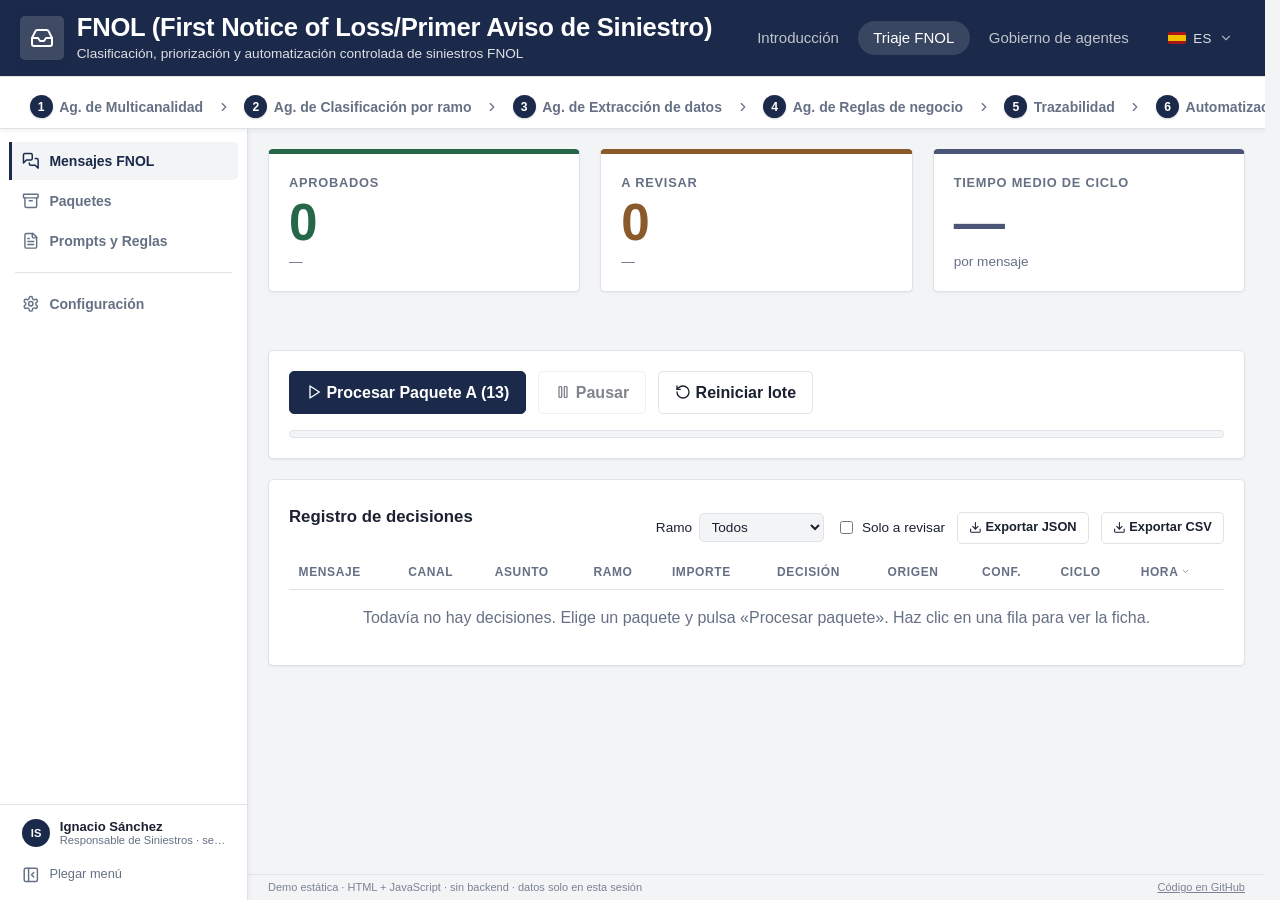
==== commit 00468347: "Cabecera y menú lateral: enlaces en texto, selector de idioma compacto y grupos plegables - Cabecera" ====
--- a/index.html
+++ b/index.html
@@ -6,7 +6,7 @@
   <title data-i18n="triaje.pagina.fnol_primer_aviso_de"></title>
   <meta name="description" data-i18n-attr="content:triaje.pagina.demo_de_triaje_multicanal">
   <link rel="stylesheet" href="styles.css?v=52">
-  <link rel="stylesheet" href="header.css?v=53">
+  <link rel="stylesheet" href="header.css?v=57">
   <link rel="stylesheet" href="cumplimiento.css?v=37">
 </head>
 <body>
@@ -359,10 +359,10 @@
 
   <script src="locales/idiomas.js?v=2"></script>
   <script src="locales/i18n.js?v=5"></script>
-  <script src="locales/cargar.js?v=20"></script>
+  <script src="locales/cargar.js?v=22"></script>
   <script src="icons.js?v=41"></script>
   <script src="data/recorrido.js?v=50"></script>
-  <script src="shell.js?v=67"></script>
+  <script src="shell.js?v=73"></script>
   <script src="data/mensajes.js?v=37"></script>
   <script src="data/resultados.js?v=37"></script>
   <script src="data/fraude.js?v=37"></script>
--- a/header.css
+++ b/header.css
@@ -9,27 +9,31 @@
 .brand h1 { font-size: 1.6rem; margin: 0; letter-spacing: -.01em; line-height: 1.1; }
 .brand-sub { margin: .25rem 0 0; font-size: .85rem; font-weight: 400; line-height: 1.25; color: rgba(255,255,255,.85); }
 
-.topbar-actions { display: flex; align-items: center; justify-content: flex-end; gap: .6rem; flex-wrap: nowrap; flex: none; margin-top: 0; }
-
-
-/* Enlaces entre las tres páginas (shell.js · initCabecera): la página en la que se está, en blanco */
-.topnav { display: flex; align-items: center; gap: .4rem; flex-wrap: wrap; }
-.topnav-item { display: inline-flex; align-items: center; gap: .45rem; font-size: 14px; font-weight: 600; line-height: 1.2; padding: .55rem 1rem; border: 1px solid rgba(255,255,255,.45); border-radius: 6px; color: #fff; text-decoration: none; white-space: nowrap; }
-.topnav-item svg { width: 1.05rem; height: 1.05rem; flex: none; }
-.topnav-item:hover { background: rgba(255,255,255,.14); }
-.topnav-item[aria-current="page"] { background: #fff; color: var(--header); border-color: #fff; }
+.topbar-actions { display: flex; align-items: center; justify-content: flex-end; gap: .75rem; flex-wrap: nowrap; flex: none; margin-top: 0; }
+
+
+/* Enlaces entre las tres páginas (shell.js · initCabecera): texto sin caja; la página en la que se está, sobre una
+   píldora translúcida */
+.topnav { display: flex; align-items: center; gap: .25rem; flex-wrap: wrap; }
+.topnav-item { font-size: 15px; font-weight: 500; line-height: 1.2; padding: .5rem .95rem; border-radius: 999px; color: rgba(255,255,255,.72); text-decoration: none; white-space: nowrap; transition: background-color .15s, color .15s; }
+.topnav-item:hover { color: #fff; background: rgba(255,255,255,.07); }
+.topnav-item[aria-current="page"] { color: #fff; background: rgba(255,255,255,.13); }
 .topnav-item:focus-visible { outline: none; box-shadow: 0 0 0 2px #ffd166; }
 
-/* Selector de idioma (shell.js · initIdiomas): botones ES | EN | DE al final de la cabecera */
-.idiomas { display: inline-flex; flex: none; border: 1px solid rgba(255,255,255,.45); border-radius: 6px; overflow: hidden; }
-.idiomas button { font: 600 12px/1 inherit; font-family: inherit; letter-spacing: .04em; padding: .5rem .6rem; min-width: 36px; background: transparent; color: #fff; border: 0; cursor: pointer; }
-.idiomas button + button { border-left: 1px solid rgba(255,255,255,.3); }
-.idiomas button:hover { background: rgba(255,255,255,.14); }
-.idiomas button[aria-pressed="true"] { background: #fff; color: var(--header); cursor: default; }
-.idiomas button svg { display: block; width: 24px; height: 16px; border-radius: 2px; box-shadow: 0 0 0 1px rgba(0,0,0,.25); }
-.idiomas button { line-height: 0; padding: .4rem .5rem; opacity: .65; }
-.idiomas button:hover, .idiomas button[aria-pressed="true"] { opacity: 1; }
-.idiomas button:focus-visible { outline: none; box-shadow: inset 0 0 0 2px #ffd166; }
+/* Selector de idioma (shell.js · initIdiomas): bandera y código del idioma actual; abre la lista de idiomas */
+.idiomas { position: relative; flex: none; }
+.idiomas-boton { display: inline-flex; align-items: center; gap: .45rem; font: 500 13px/1 inherit; font-family: inherit; letter-spacing: .03em; padding: .5rem .75rem; border: 0; border-radius: 999px; background: transparent; color: rgba(255,255,255,.85); cursor: pointer; transition: background-color .15s; }
+.idiomas-boton:hover, .idiomas-boton[aria-expanded="true"] { background: rgba(255,255,255,.1); color: #fff; }
+.idiomas-boton > svg:last-child { width: 14px; height: 14px; opacity: .7; }
+.idiomas svg[viewBox] { flex: none; }
+.idiomas-boton > svg:first-child, .idiomas-menu button > svg:first-child { display: block; width: 18px; height: 12px; border-radius: 2px; }
+.idiomas-menu { position: absolute; right: 0; top: calc(100% + 6px); z-index: 20; min-width: 170px; padding: .3rem; background: #fff; color: var(--text, #1f2937); border-radius: 10px; box-shadow: 0 10px 30px rgba(15,23,42,.18), 0 0 0 1px rgba(15,23,42,.06); }
+.idiomas-menu[hidden] { display: none; }
+.idiomas-menu button { display: flex; align-items: center; gap: .6rem; width: 100%; padding: .5rem .6rem; border: 0; border-radius: 7px; background: transparent; color: inherit; font: 400 14px/1.2 inherit; font-family: inherit; text-align: left; cursor: pointer; }
+.idiomas-menu button span { flex: 1; }
+.idiomas-menu button > svg:last-child:not(:first-child) { width: 15px; height: 15px; color: var(--primary, #1b2a4a); }
+.idiomas-menu button:hover, .idiomas-menu button:focus-visible { outline: none; background: rgba(15,23,42,.06); }
+.idiomas-boton:focus-visible { outline: none; box-shadow: 0 0 0 2px #ffd166; }
 
 /* font-size fijo: index.html (body 16px) y gobierno.html (body 14px) parten de bases distintas;
    se fija aquí para que el texto y los iconos del menú horizontal midan igual en las dos páginas. */
@@ -67,6 +71,14 @@
 .shell.nav-collapsed { --nav-w: 60px; }
 .sidenav { position: sticky; top: var(--nav-top); height: calc(100vh - var(--nav-top)); display: flex; flex-direction: column; background: var(--surface); border-right: 1px solid var(--border); box-shadow: 2px 0 4px rgba(15, 23, 42, .04); z-index: 3; font-size: 14px; min-width: 0; }
 .sidenav-body { flex: 1 1 auto; overflow-y: auto; overflow-x: hidden; padding: .8rem .55rem; display: flex; flex-direction: column; gap: .15rem; }
+/* Lo que no cabe se desplaza: ningún elemento encoge (los títulos de grupo, con overflow hidden, se aplastaban) */
+.sidenav-body > * { flex-shrink: 0; }
+.sidenav-body { scrollbar-width: thin; scrollbar-color: transparent transparent; overscroll-behavior: contain; }
+.sidenav-body:hover, .sidenav-body:focus-within { scrollbar-color: var(--border) transparent; }
+/* Degradado en el borde por el que quedan secciones ocultas (shell.js · initScrollMenu) */
+.sidenav-body.hay-abajo { mask-image: linear-gradient(to bottom, #000 calc(100% - 32px), transparent); -webkit-mask-image: linear-gradient(to bottom, #000 calc(100% - 32px), transparent); }
+.sidenav-body.hay-arriba { mask-image: linear-gradient(to bottom, transparent, #000 32px); -webkit-mask-image: linear-gradient(to bottom, transparent, #000 32px); }
+.sidenav-body.hay-arriba.hay-abajo { mask-image: linear-gradient(to bottom, transparent, #000 32px, #000 calc(100% - 32px), transparent); -webkit-mask-image: linear-gradient(to bottom, transparent, #000 32px, #000 calc(100% - 32px), transparent); }
 .sidenav-foot { flex: none; border-top: 1px solid var(--border); padding: .45rem .55rem; display: grid; gap: .15rem; }
 .nav-item { font: inherit; font-weight: 600; color: var(--muted); text-decoration: none; background: none; border: 0; border-left: 3px solid transparent; border-radius: 0 5px 5px 0; padding: .55rem .65rem; cursor: pointer; white-space: nowrap; display: flex; align-items: center; gap: .6rem; text-align: left; position: relative; width: 100%; min-width: 0; list-style: none; }
 .nav-item::-webkit-details-marker { display: none; }
@@ -81,6 +93,17 @@
 .nav-sep { height: 1px; background: var(--border); margin: .6rem .4rem; flex: none; }
 /* Encabezado de grupo del menú (gobierno.html e intro.html); plegado se reduce a una línea separadora */
 .nav-grupo { font-size: .66rem; font-weight: 700; letter-spacing: .07em; text-transform: uppercase; color: var(--muted); padding: .85rem .65rem .25rem calc(.65rem + 3px); white-space: nowrap; overflow: hidden; text-overflow: ellipsis; }
+/* Grupos plegables (shell.js · initGrupos): el título abre y cierra sus secciones; la flecha gira al cerrar */
+.nav-grupo[data-grupo] { display: flex; align-items: center; gap: .35rem; cursor: pointer; user-select: none; border-radius: 5px; }
+.nav-grupo[data-grupo]:hover { color: var(--text); }
+.nav-grupo[data-grupo] svg { width: .8rem; height: .8rem; flex: none; margin-left: auto; opacity: .55; transition: transform .15s; }
+.nav-grupo[data-grupo]:hover svg { opacity: 1; }
+.nav-grupo.is-cerrado svg { transform: rotate(-90deg); }
+.nav-grupo[data-grupo]:focus-visible { outline: 2px solid var(--primary); outline-offset: -2px; }
+.sidenav-body .en-grupo-cerrado { display: none; }
+.shell.nav-collapsed .sidenav-body .en-grupo-cerrado { display: flex; }
+.shell.nav-collapsed .nav-grupo[data-grupo] { cursor: default; pointer-events: none; }
+.shell.nav-collapsed .nav-grupo[data-grupo] svg { display: none; }
 /* Usuario (sesión simulada) y botón de plegar, al pie del menú */
 .usuario { display: flex; align-items: center; gap: .6rem; padding: .4rem .5rem .4rem calc(.65rem + 3px); min-width: 0; }
 .avatar { flex: none; width: 1.75rem; height: 1.75rem; border-radius: 50%; background: var(--header); color: #fff; display: grid; place-items: center; font-size: .7rem; font-weight: 700; letter-spacing: .02em; }
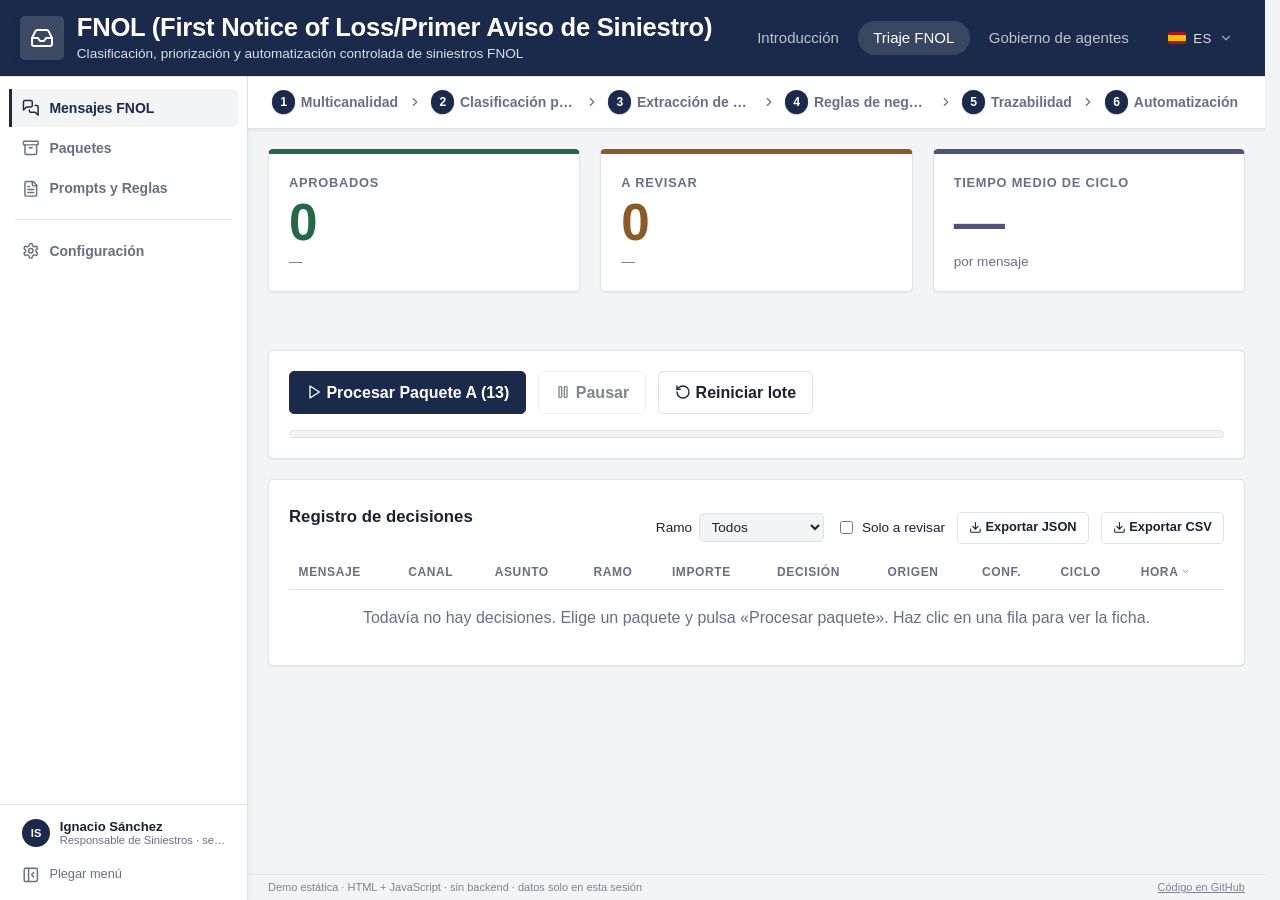
==== commit 92b46cb2: "Menú lateral plegado sin animación al cambiar de página y barra de fases del triaje en una línea - E" ====
--- a/index.html
+++ b/index.html
@@ -5,9 +5,11 @@
   <meta name="viewport" content="width=device-width, initial-scale=1">
   <title data-i18n="triaje.pagina.fnol_primer_aviso_de"></title>
   <meta name="description" data-i18n-attr="content:triaje.pagina.demo_de_triaje_multicanal">
-  <link rel="stylesheet" href="styles.css?v=52">
-  <link rel="stylesheet" href="header.css?v=57">
+  <link rel="stylesheet" href="styles.css?v=55">
+  <link rel="stylesheet" href="header.css?v=59">
   <link rel="stylesheet" href="cumplimiento.css?v=37">
+  <!-- Menú lateral plegado antes de pintar (shell.js · CLAVE) -->
+  <script>try { if (localStorage.getItem('shell.nav') === '0') document.documentElement.classList.add('nav-plegado'); } catch (e) { /* sin almacenamiento */ }</script>
 </head>
 <body>
   <header class="topbar">
@@ -22,20 +24,6 @@
     <div class="topbar-actions"></div>
   </header>
 
-  <!-- Fases del proceso: breadcrumb con ficha explicativa al pasar el ratón / clic -->
-  <nav class="submenu" id="phases" data-i18n-attr="aria-label:triaje.phases.fases_del_proceso">
-    <button type="button" class="phase" data-phase="multicanal" aria-expanded="false"><span class="step-n" aria-hidden="true">1</span> <span data-i18n="triaje.phases.ag_de_multicanalidad"></span></button><span class="arrow" data-lucide="chevron-right" aria-hidden="true"></span>
-    <button type="button" class="phase" data-phase="ramo" aria-expanded="false"><span class="step-n" aria-hidden="true">2</span> <span data-i18n="triaje.phases.ag_de_clasificacion_por"></span></button><span class="arrow" data-lucide="chevron-right" aria-hidden="true"></span>
-    <button type="button" class="phase" data-phase="datos" aria-expanded="false"><span class="step-n" aria-hidden="true">3</span> <span data-i18n="triaje.phases.ag_de_extraccion_de"></span></button><span class="arrow" data-lucide="chevron-right" aria-hidden="true"></span>
-    <button type="button" class="phase" data-phase="reglas" aria-expanded="false"><span class="step-n" aria-hidden="true">4</span> <span data-i18n="triaje.phases.ag_de_reglas_de"></span></button><span class="arrow" data-lucide="chevron-right" aria-hidden="true"></span>
-    <button type="button" class="phase" data-phase="registro" aria-expanded="false"><span class="step-n" aria-hidden="true">5</span> <span data-i18n="triaje.phases.trazabilidad"></span></button><span class="arrow" data-lucide="chevron-right" aria-hidden="true"></span>
-    <button type="button" class="phase" data-phase="automatizacion" aria-expanded="false"><span class="step-n" aria-hidden="true">6</span> <span data-i18n="triaje.phases.automatizacion"></span></button>
-    <!-- Panel emergente con la descripción de la fase (se rellena en app.js) -->
-    <div id="phase-pop" class="phase-pop" role="tooltip" hidden>
-      <div class="phase-pop-caret" aria-hidden="true"></div>
-      <div id="phase-pop-body" class="phase-pop-body"></div>
-    </div>
-  </nav>
 
   <!-- Marco común con gobierno.html (shell.js): menú lateral plegable (plegado, solo iconos) con usuario y botón al pie -->
   <div class="shell" id="shell" data-pagina="triaje">
@@ -50,6 +38,21 @@
       <div class="sidenav-foot"></div>
     </nav>
     <div class="shell-main">
+    <!-- Fases del proceso, encima de la columna principal (el menú lateral llega hasta la cabecera): breadcrumb con ficha
+         explicativa al pasar el ratón / clic -->
+    <nav class="submenu" id="phases" data-i18n-attr="aria-label:triaje.phases.fases_del_proceso">
+      <button type="button" class="phase" data-phase="multicanal" aria-expanded="false"><span class="step-n" aria-hidden="true">1</span> <span class="phase-lbl" data-i18n="triaje.phases.ag_de_multicanalidad"></span></button><span class="arrow" data-lucide="chevron-right" aria-hidden="true"></span>
+      <button type="button" class="phase" data-phase="ramo" aria-expanded="false"><span class="step-n" aria-hidden="true">2</span> <span class="phase-lbl" data-i18n="triaje.phases.ag_de_clasificacion_por"></span></button><span class="arrow" data-lucide="chevron-right" aria-hidden="true"></span>
+      <button type="button" class="phase" data-phase="datos" aria-expanded="false"><span class="step-n" aria-hidden="true">3</span> <span class="phase-lbl" data-i18n="triaje.phases.ag_de_extraccion_de"></span></button><span class="arrow" data-lucide="chevron-right" aria-hidden="true"></span>
+      <button type="button" class="phase" data-phase="reglas" aria-expanded="false"><span class="step-n" aria-hidden="true">4</span> <span class="phase-lbl" data-i18n="triaje.phases.ag_de_reglas_de"></span></button><span class="arrow" data-lucide="chevron-right" aria-hidden="true"></span>
+      <button type="button" class="phase" data-phase="registro" aria-expanded="false"><span class="step-n" aria-hidden="true">5</span> <span class="phase-lbl" data-i18n="triaje.phases.trazabilidad"></span></button><span class="arrow" data-lucide="chevron-right" aria-hidden="true"></span>
+      <button type="button" class="phase" data-phase="automatizacion" aria-expanded="false"><span class="step-n" aria-hidden="true">6</span> <span class="phase-lbl" data-i18n="triaje.phases.automatizacion"></span></button>
+      <!-- Panel emergente con la descripción de la fase (se rellena en app.js) -->
+      <div id="phase-pop" class="phase-pop" role="tooltip" hidden>
+        <div class="phase-pop-caret" aria-hidden="true"></div>
+        <div id="phase-pop-body" class="phase-pop-body"></div>
+      </div>
+    </nav>
     <!-- Secciones a página completa (app.js · mostrarVista): cada una con su enlace en el menú lateral (#mensajes…) -->
     <main class="content">
       <!-- Mensajes FNOL: indicadores, lote y registro de decisiones -->
@@ -359,10 +362,10 @@
 
   <script src="locales/idiomas.js?v=2"></script>
   <script src="locales/i18n.js?v=5"></script>
-  <script src="locales/cargar.js?v=22"></script>
+  <script src="locales/cargar.js?v=23"></script>
   <script src="icons.js?v=41"></script>
   <script src="data/recorrido.js?v=50"></script>
-  <script src="shell.js?v=73"></script>
+  <script src="shell.js?v=74"></script>
   <script src="data/mensajes.js?v=37"></script>
   <script src="data/resultados.js?v=37"></script>
   <script src="data/fraude.js?v=37"></script>
@@ -374,6 +377,6 @@
   <script src="fraude.js?v=39"></script>
   <script src="adjuntos.js?v=2"></script>
   <script src="motor-local.js?v=2"></script>
-  <script src="app.js?v=58"></script>
+  <script src="app.js?v=59"></script>
 </body>
 </html>
--- a/styles.css
+++ b/styles.css
@@ -59,7 +59,11 @@
 /* .topbar, .brand, .brand-icon y los botones de cabecera están en header.css (compartido con gobierno.html) */
 /* Barra de submenú (fases del proceso): botones tipo breadcrumb sobre la barra clara .submenu */
 .submenu .arrow { color: var(--muted); width: 1em; height: 1em; flex: none; }
-.phase { font: inherit; font-weight: 600; color: var(--muted); background: transparent; border: 0; padding: .6rem .6rem; margin: 0; border-radius: 5px; cursor: pointer; line-height: inherit; white-space: nowrap; display: inline-flex; align-items: center; gap: .4rem; transition: background .12s, color .12s; }
+.phase { font: inherit; font-weight: 600; color: var(--muted); background: transparent; border: 0; padding: .5rem .5rem; margin: 0; border-radius: 5px; cursor: pointer; line-height: inherit; white-space: nowrap; display: inline-flex; align-items: center; gap: .35rem; flex: 0 1 auto; min-width: 0; transition: background .12s, color .12s; }
+/* Texto de la fase: encoge con «…» cuando la barra no cabe; los más largos encogen más (flex-shrink ∝ ancho) */
+.phase-lbl { min-width: 0; overflow: hidden; text-overflow: ellipsis; white-space: nowrap; }
+/* Medición (app.js · ajustarFases): ancho natural de cada fase, sin encoger */
+.submenu.midiendo .phase { flex: none; }
 .phase:hover, .phase:focus-visible, .phase.is-active { background: var(--bg); color: var(--primary); outline: none; }
 .phase:focus-visible { box-shadow: 0 0 0 2px var(--primary); }
 /* Número de paso: círculo con el color de la cabecera y número en blanco */
@@ -263,8 +267,8 @@
    (248px desplegado, 60px plegado); por debajo de 760px el menú se apila arriba y el panel ocupa todo el ancho.
    Sigue siendo un <dialog> abierto con showModal(): el resto de la página queda inerte y el foco dentro. */
 .modal.ficha { --panel-izq: 248px; display: none; flex-direction: column; position: fixed; inset: 0 0 0 var(--panel-izq); margin: 0; width: auto; height: auto; max-width: none; max-height: none; border: 0; border-left: 1px solid var(--border); border-radius: 0; box-shadow: -12px 0 32px rgba(10, 15, 30, .22); }
-:root:has(.shell.nav-collapsed) .modal.ficha { --panel-izq: 60px; }
-@media (max-width: 760px) { .modal.ficha, :root:has(.shell.nav-collapsed) .modal.ficha { --panel-izq: 0px; border-left: 0; } }
+:root.nav-plegado .modal.ficha { --panel-izq: 60px; }
+@media (max-width: 760px) { .modal.ficha, :root.nav-plegado .modal.ficha { --panel-izq: 0px; border-left: 0; } }
 .modal.ficha[open] { display: flex; }
 .modal.ficha::backdrop { background: rgba(10, 15, 30, .4); }
 @media (prefers-reduced-motion: no-preference) {
--- a/header.css
+++ b/header.css
@@ -37,7 +37,9 @@
 
 /* font-size fijo: index.html (body 16px) y gobierno.html (body 14px) parten de bases distintas;
    se fija aquí para que el texto y los iconos del menú horizontal midan igual en las dos páginas. */
-.submenu { display: flex; align-items: center; gap: .25rem; padding: .6rem 1.25rem 0; background: var(--surface); border-bottom: 1px solid var(--border); box-shadow: 0 2px 4px rgba(15, 23, 42, .06); overflow-x: auto; position: sticky; top: var(--top-h, 63px); z-index: 4; font-size: 14px; }
+/* Barra de fases (solo index): primera fila de la columna principal, a la derecha del menú lateral; mismo espacio
+   arriba y abajo. Nunca hace dos líneas: si no cabe, los textos más largos se acortan con «…» (styles.css · .phase-lbl) */
+.submenu { display: flex; align-items: center; flex-wrap: nowrap; gap: .1rem; padding: .4rem 1rem; background: var(--surface); border-bottom: 1px solid var(--border); box-shadow: 0 2px 4px rgba(15, 23, 42, .06); overflow: hidden; position: sticky; top: var(--top-h, 63px); z-index: 4; font-size: 14px; }
 
 @media (max-width: 1100px) {
   .topbar-actions, .topnav { flex-wrap: wrap; flex: 1 1 auto; min-width: 0; }
@@ -67,8 +69,9 @@
 
 /* ── Menú lateral común ── font-size fijo: index (body 16px) y gobierno (body 14px) parten de bases distintas */
 .shell { --nav-w: 248px; --nav-top: var(--top-h, 76px); display: grid; grid-template-columns: var(--nav-w) minmax(0, 1fr); align-items: start; transition: grid-template-columns .18s ease; }
-.shell[data-pagina="triaje"] { --nav-top: var(--head-h, 7.5rem); }  /* debajo de la barra de fases */
-.shell.nav-collapsed { --nav-w: 60px; }
+/* Plegado: clase en <html> (la pone el <head> de cada página antes de pintar y shell.js al plegar), así al cambiar
+   de página el menú ya sale plegado y sin animación */
+.nav-plegado .shell { --nav-w: 60px; }
 .sidenav { position: sticky; top: var(--nav-top); height: calc(100vh - var(--nav-top)); display: flex; flex-direction: column; background: var(--surface); border-right: 1px solid var(--border); box-shadow: 2px 0 4px rgba(15, 23, 42, .04); z-index: 3; font-size: 14px; min-width: 0; }
 .sidenav-body { flex: 1 1 auto; overflow-y: auto; overflow-x: hidden; padding: .8rem .55rem; display: flex; flex-direction: column; gap: .15rem; }
 /* Lo que no cabe se desplaza: ningún elemento encoge (los títulos de grupo, con overflow hidden, se aplastaban) */
@@ -101,9 +104,9 @@
 .nav-grupo.is-cerrado svg { transform: rotate(-90deg); }
 .nav-grupo[data-grupo]:focus-visible { outline: 2px solid var(--primary); outline-offset: -2px; }
 .sidenav-body .en-grupo-cerrado { display: none; }
-.shell.nav-collapsed .sidenav-body .en-grupo-cerrado { display: flex; }
-.shell.nav-collapsed .nav-grupo[data-grupo] { cursor: default; pointer-events: none; }
-.shell.nav-collapsed .nav-grupo[data-grupo] svg { display: none; }
+.nav-plegado .shell .sidenav-body .en-grupo-cerrado { display: flex; }
+.nav-plegado .shell .nav-grupo[data-grupo] { cursor: default; pointer-events: none; }
+.nav-plegado .shell .nav-grupo[data-grupo] svg { display: none; }
 /* Usuario (sesión simulada) y botón de plegar, al pie del menú */
 .usuario { display: flex; align-items: center; gap: .6rem; padding: .4rem .5rem .4rem calc(.65rem + 3px); min-width: 0; }
 .avatar { flex: none; width: 1.75rem; height: 1.75rem; border-radius: 50%; background: var(--header); color: #fff; display: grid; place-items: center; font-size: .7rem; font-weight: 700; letter-spacing: .02em; }
@@ -113,11 +116,11 @@
 .usuario .lbl small { font-size: .7rem; color: var(--muted); }
 .sidenav-toggle { font-weight: 500; font-size: .8rem; }
 /* Plegado: solo iconos (el nombre sale en el tooltip) */
-.shell.nav-collapsed .nav-item { justify-content: center; padding: .6rem 0; }
-.shell.nav-collapsed .nav-item .lbl, .shell.nav-collapsed .usuario .lbl { display: none; }
-.shell.nav-collapsed .nav-item .n { position: absolute; top: .3rem; right: .4rem; width: .5rem; height: .5rem; padding: 0; font-size: 0; border-radius: 50%; }
-.shell.nav-collapsed .usuario { justify-content: center; padding: .4rem 0; }
-.shell.nav-collapsed .nav-grupo { font-size: 0; padding: 0; height: 1px; margin: .45rem .4rem; background: var(--border); }
+.nav-plegado .shell .nav-item { justify-content: center; padding: .6rem 0; }
+.nav-plegado .shell .nav-item .lbl, .nav-plegado .shell .usuario .lbl { display: none; }
+.nav-plegado .shell .nav-item .n { position: absolute; top: .3rem; right: .4rem; width: .5rem; height: .5rem; padding: 0; font-size: 0; border-radius: 50%; }
+.nav-plegado .shell .usuario { justify-content: center; padding: .4rem 0; }
+.nav-plegado .shell .nav-grupo { font-size: 0; padding: 0; height: 1px; margin: .45rem .4rem; background: var(--border); }
 /* Columna principal: el pie queda al final del contenido, estático, fino y alineado con el menú */
 .shell-main { min-width: 0; display: flex; flex-direction: column; min-height: calc(100vh - var(--nav-top)); }
 .shell-main > main { flex: 1 0 auto; }
@@ -125,7 +128,7 @@
 .pie a { color: inherit; }
 .pie a:hover { color: var(--primary); }
 @media (max-width: 760px) {
-  .shell, .shell.nav-collapsed, .shell[data-pagina="triaje"] { grid-template-columns: 1fr; }
+  .shell, .nav-plegado .shell, .shell[data-pagina="triaje"] { grid-template-columns: 1fr; }
   .sidenav { position: static; height: auto; border-right: 0; border-bottom: 1px solid var(--border); }
   .sidenav-foot { display: none; }
   .pie { flex-wrap: wrap; padding: .3rem 1rem; }
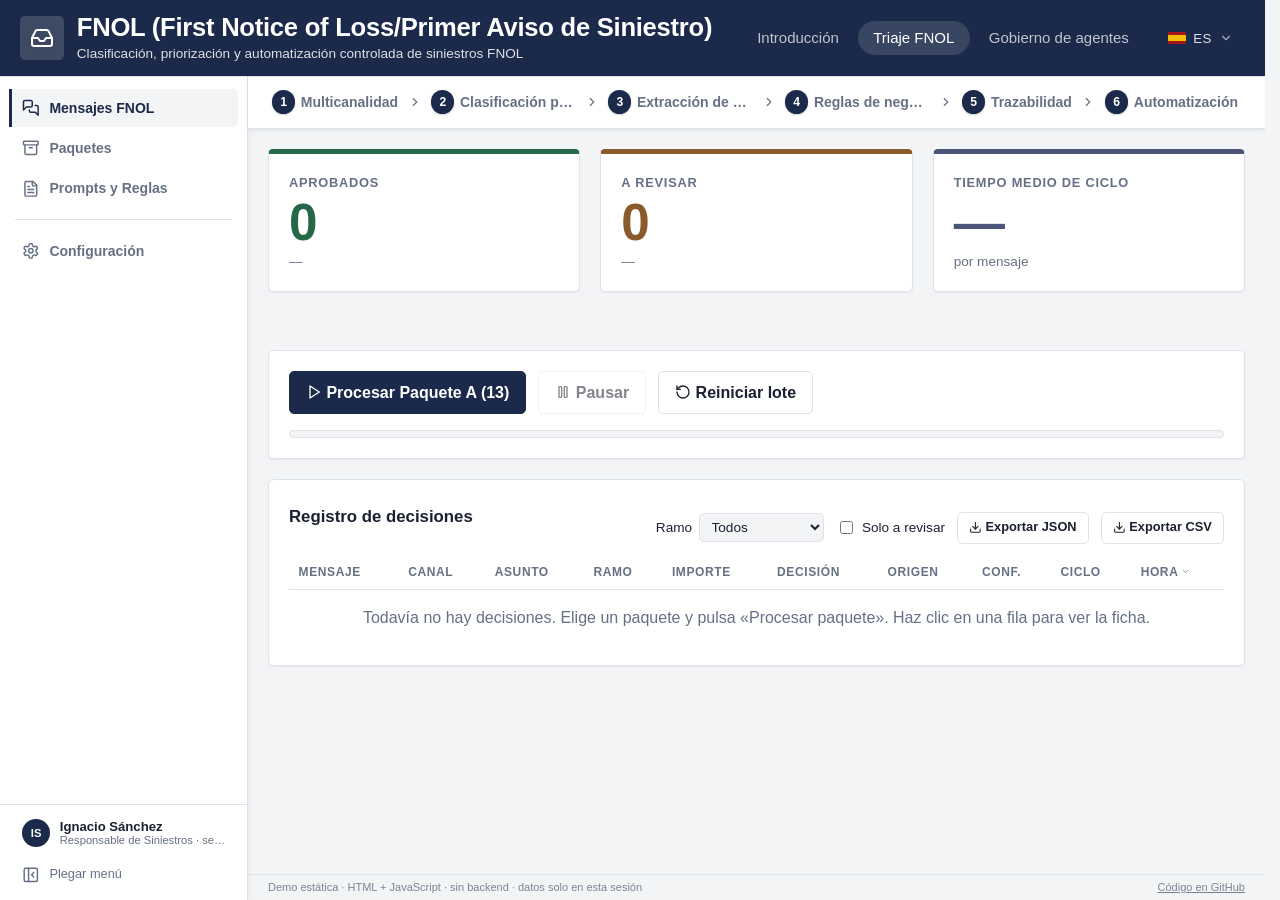
==== commit 46c99956: "Estructura: data por origen, motor de idiomas en core/i18n y medición aparte data/ se divide en demo" ====
--- a/index.html
+++ b/index.html
@@ -361,16 +361,16 @@
   </dialog>
 
   <script src="locales/idiomas.js?v=2"></script>
-  <script src="locales/i18n.js?v=5"></script>
-  <script src="locales/cargar.js?v=23"></script>
+  <script src="core/i18n/i18n.js?v=5"></script>
+  <script src="core/i18n/cargar.js?v=23"></script>
   <script src="icons.js?v=41"></script>
-  <script src="data/recorrido.js?v=50"></script>
+  <script src="data/generated/recorrido.js?v=50"></script>
   <script src="shell.js?v=74"></script>
-  <script src="data/mensajes.js?v=37"></script>
-  <script src="data/resultados.js?v=37"></script>
-  <script src="data/fraude.js?v=37"></script>
+  <script src="data/demo/mensajes.js?v=37"></script>
+  <script src="data/demo/resultados.js?v=37"></script>
+  <script src="data/demo/fraude.js?v=37"></script>
   <script src="prompts.js?v=37"></script>
-  <script src="locales/traducir-datos.js?v=1"></script>
+  <script src="core/i18n/traducir-datos.js?v=1"></script>
   <script src="fechas.js?v=37"></script>
   <script src="evidencias.js?v=39"></script>
   <script src="cumplimiento.js?v=44"></script>
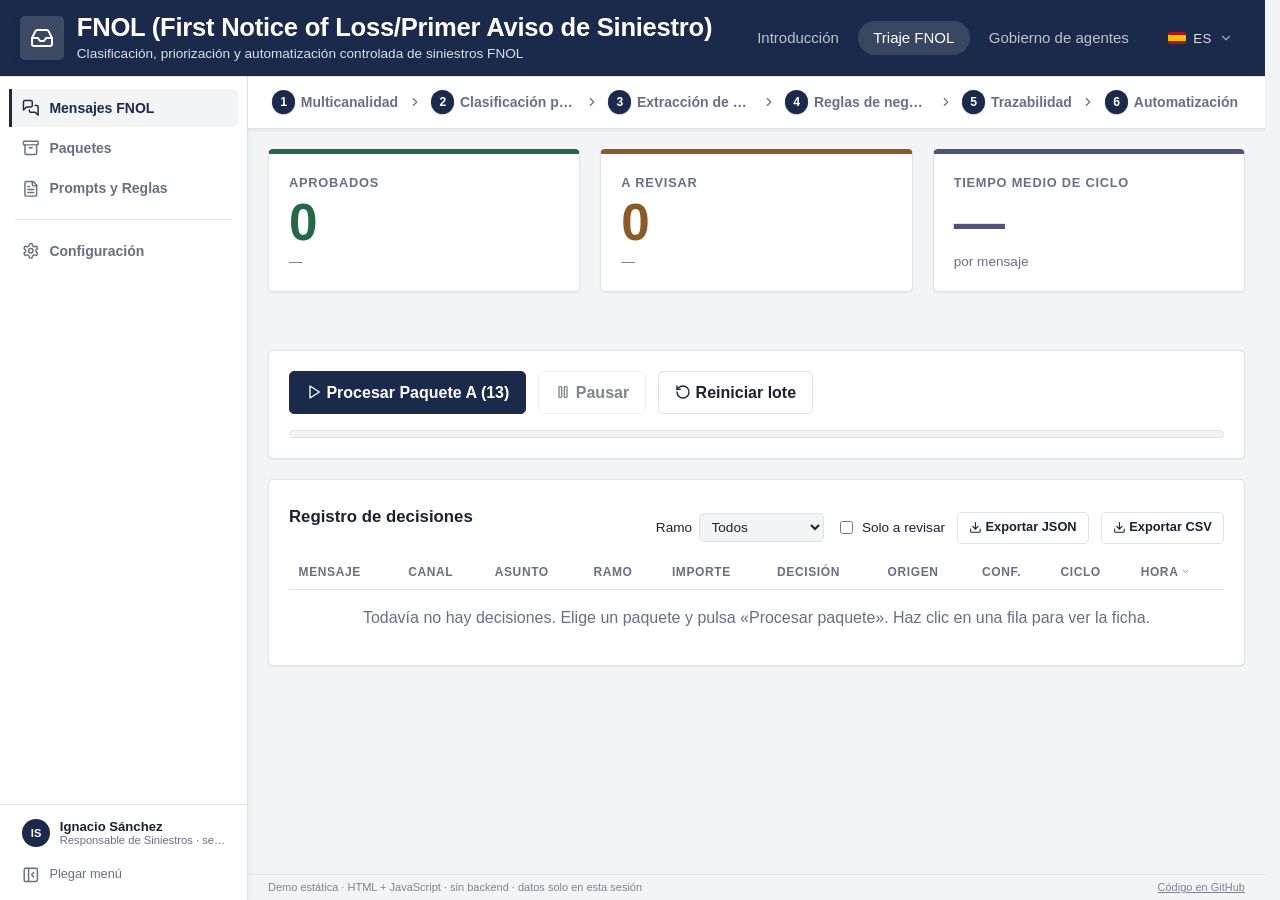
==== commit 3c39ee84: "Estructura: código por papel en ui/ y core/, documentación para EN y DE ui/ agrupa el código de pant" ====
--- a/index.html
+++ b/index.html
@@ -5,10 +5,10 @@
   <meta name="viewport" content="width=device-width, initial-scale=1">
   <title data-i18n="triaje.pagina.fnol_primer_aviso_de"></title>
   <meta name="description" data-i18n-attr="content:triaje.pagina.demo_de_triaje_multicanal">
-  <link rel="stylesheet" href="styles.css?v=55">
-  <link rel="stylesheet" href="header.css?v=59">
-  <link rel="stylesheet" href="cumplimiento.css?v=37">
-  <!-- Menú lateral plegado antes de pintar (shell.js · CLAVE) -->
+  <link rel="stylesheet" href="ui/triage/triaje.css?v=55">
+  <link rel="stylesheet" href="ui/shared/shell.css?v=59">
+  <link rel="stylesheet" href="ui/shared/cumplimiento.css?v=37">
+  <!-- Menú lateral plegado antes de pintar (ui/shared/shell.js · CLAVE) -->
   <script>try { if (localStorage.getItem('shell.nav') === '0') document.documentElement.classList.add('nav-plegado'); } catch (e) { /* sin almacenamiento */ }</script>
 </head>
 <body>
@@ -20,12 +20,12 @@
         <p class="brand-sub" data-i18n="triaje.pagina.clasificacion_priorizacion_y_automatizac"></p>
       </div>
     </div>
-    <!-- Enlaces entre las tres páginas y selector de idioma: los pone shell.js (initCabecera) -->
+    <!-- Enlaces entre las tres páginas y selector de idioma: los pone ui/shared/shell.js (initCabecera) -->
     <div class="topbar-actions"></div>
   </header>
 
 
-  <!-- Marco común con gobierno.html (shell.js): menú lateral plegable (plegado, solo iconos) con usuario y botón al pie -->
+  <!-- Marco común con gobierno.html (ui/shared/shell.js): menú lateral plegable (plegado, solo iconos) con usuario y botón al pie -->
   <div class="shell" id="shell" data-pagina="triaje">
     <nav class="sidenav" data-i18n-attr="aria-label:triaje.shell.ajustes_del_triaje">
       <div class="sidenav-body" id="sidebar">
@@ -47,13 +47,13 @@
       <button type="button" class="phase" data-phase="reglas" aria-expanded="false"><span class="step-n" aria-hidden="true">4</span> <span class="phase-lbl" data-i18n="triaje.phases.ag_de_reglas_de"></span></button><span class="arrow" data-lucide="chevron-right" aria-hidden="true"></span>
       <button type="button" class="phase" data-phase="registro" aria-expanded="false"><span class="step-n" aria-hidden="true">5</span> <span class="phase-lbl" data-i18n="triaje.phases.trazabilidad"></span></button><span class="arrow" data-lucide="chevron-right" aria-hidden="true"></span>
       <button type="button" class="phase" data-phase="automatizacion" aria-expanded="false"><span class="step-n" aria-hidden="true">6</span> <span class="phase-lbl" data-i18n="triaje.phases.automatizacion"></span></button>
-      <!-- Panel emergente con la descripción de la fase (se rellena en app.js) -->
+      <!-- Panel emergente con la descripción de la fase (se rellena en ui/triage/triaje.js) -->
       <div id="phase-pop" class="phase-pop" role="tooltip" hidden>
         <div class="phase-pop-caret" aria-hidden="true"></div>
         <div id="phase-pop-body" class="phase-pop-body"></div>
       </div>
     </nav>
-    <!-- Secciones a página completa (app.js · mostrarVista): cada una con su enlace en el menú lateral (#mensajes…) -->
+    <!-- Secciones a página completa (ui/triage/triaje.js · mostrarVista): cada una con su enlace en el menú lateral (#mensajes…) -->
     <main class="content">
       <!-- Mensajes FNOL: indicadores, lote y registro de decisiones -->
       <div class="vista" data-vista="mensajes">
@@ -363,20 +363,20 @@
   <script src="locales/idiomas.js?v=2"></script>
   <script src="core/i18n/i18n.js?v=5"></script>
   <script src="core/i18n/cargar.js?v=23"></script>
-  <script src="icons.js?v=41"></script>
+  <script src="ui/shared/icons.js?v=41"></script>
   <script src="data/generated/recorrido.js?v=50"></script>
-  <script src="shell.js?v=74"></script>
+  <script src="ui/shared/shell.js?v=74"></script>
   <script src="data/demo/mensajes.js?v=37"></script>
   <script src="data/demo/resultados.js?v=37"></script>
   <script src="data/demo/fraude.js?v=37"></script>
-  <script src="prompts.js?v=37"></script>
+  <script src="core/prompts.js?v=37"></script>
   <script src="core/i18n/traducir-datos.js?v=1"></script>
-  <script src="fechas.js?v=37"></script>
-  <script src="evidencias.js?v=39"></script>
-  <script src="cumplimiento.js?v=44"></script>
-  <script src="fraude.js?v=39"></script>
-  <script src="adjuntos.js?v=2"></script>
-  <script src="motor-local.js?v=2"></script>
-  <script src="app.js?v=59"></script>
+  <script src="core/fechas.js?v=37"></script>
+  <script src="core/evidencias.js?v=39"></script>
+  <script src="core/cumplimiento.js?v=44"></script>
+  <script src="core/fraude.js?v=39"></script>
+  <script src="core/adjuntos.js?v=2"></script>
+  <script src="core/motor-local.js?v=2"></script>
+  <script src="ui/triage/triaje.js?v=59"></script>
 </body>
 </html>
--- a/ui/triage/triaje.css
+++ b/ui/triage/triaje.css
@@ -0,0 +1,499 @@
+:root {
+  --bg: #f3f4f6;
+  --surface: #ffffff;
+  --text: #1b2130;
+  --muted: #667085;
+  --border: #dfe2e8;
+  --primary: #1b2a4a;
+  --header: #1b2a4a;
+  --primary-ink: #ffffff;
+  --ok: #276749;
+  --ok-bg: #e7f0ea;
+  --review: #8a5a2b;
+  --review-bg: #f3e9de;
+  --time: #4a5578;
+  --time-bg: #eceef3;
+  --error: #9f2d2d;
+  --auto: #2f6f6e;   --auto-bg: #e7f1f0;
+  --hogar: #6b4c7a;  --hogar-bg: #f0eaf3;
+  --salud: #8c3a52;  --salud-bg: #f6e9ed;
+  --radius: 5px;
+  --radius-sm: 5px;
+  --radius-pill: 5px;
+  --shadow: 0 1px 2px rgba(16, 24, 40, .06);
+  color-scheme: light dark;
+  /* Iconos Lucide usados como mask-image (::before/::after no admiten <svg> inline) */
+  --icon-chevron-right: url("data:image/svg+xml,%3Csvg%20xmlns%3D%22http%3A//www.w3.org/2000/svg%22%20viewBox%3D%220%200%2024%2024%22%20fill%3D%22none%22%20stroke%3D%22black%22%20stroke-width%3D%222%22%20stroke-linecap%3D%22round%22%20stroke-linejoin%3D%22round%22%3E%3Cpath%20d%3D%22m9%2018%206-6-6-6%22/%3E%3C/svg%3E");
+  --icon-chevron-up: url("data:image/svg+xml,%3Csvg%20xmlns%3D%22http%3A//www.w3.org/2000/svg%22%20viewBox%3D%220%200%2024%2024%22%20fill%3D%22none%22%20stroke%3D%22black%22%20stroke-width%3D%222%22%20stroke-linecap%3D%22round%22%20stroke-linejoin%3D%22round%22%3E%3Cpath%20d%3D%22m18%2015-6-6-6%206%22/%3E%3C/svg%3E");
+}
+@media (prefers-color-scheme: dark) {
+  :root {
+    --bg: #10141c; --surface: #181d29; --text: #e7e9ee; --muted: #97a1b8; --border: #2a3244;
+    --primary: #5b7bb5;
+    --ok: #6fbf96; --ok-bg: #16302a;
+    --review: #d0a374; --review-bg: #3a2c1a;
+    --time: #9aa4c9; --time-bg: #232a44;
+    --error: #e0807f;
+    --auto: #7ec4c2; --auto-bg: #163330;
+    --hogar: #b79bc9; --hogar-bg: #2e2138;
+    --salud: #d38ca3; --salud-bg: #3a2029;
+    --shadow: 0 1px 2px rgba(0, 0, 0, .35);
+  }
+}
+
+* { box-sizing: border-box; }
+/* Iconos Lucide inline (ui/shared/icons.js → lucide()): 1em por defecto, hereda color del texto */
+svg.lucide-svg { width: 1em; height: 1em; flex: none; vertical-align: -.15em; }
+button svg.lucide-svg, a.btn svg.lucide-svg { vertical-align: -.15em; }
+html, body { margin: 0; }
+body { font-family: -apple-system, BlinkMacSystemFont, "Segoe UI", Inter, Roboto, sans-serif; background: var(--bg); color: var(--text); line-height: 1.45; }
+h2 { font-size: 1.05rem; margin: 0 0 .5rem; }
+h3 { font-size: .8rem; text-transform: uppercase; letter-spacing: .06em; color: var(--muted); margin: 1rem 0 .4rem; }
+.modal h3 { font-size: .95rem; letter-spacing: .04em; color: var(--text); margin: 1.25rem 0 .6rem; padding: 0 0 .35rem .6rem; border-bottom: 2px solid var(--border); border-left: 4px solid var(--primary); line-height: 1.2; }
+.modal h3:first-child { margin-top: .25rem; }
+.box { background: var(--bg); border: 1px solid var(--border); border-radius: 5px; padding: .75rem; }
+code { font-family: ui-monospace, SFMono-Regular, Menlo, monospace; font-size: .9em; }
+a { color: var(--primary); }
+.small { font-size: .8rem; }
+
+/* .topbar, .brand, .brand-icon y los botones de cabecera están en ui/shared/shell.css (compartido con gobierno.html) */
+/* Barra de submenú (fases del proceso): botones tipo breadcrumb sobre la barra clara .submenu */
+.submenu .arrow { color: var(--muted); width: 1em; height: 1em; flex: none; }
+.phase { font: inherit; font-weight: 600; color: var(--muted); background: transparent; border: 0; padding: .5rem .5rem; margin: 0; border-radius: 5px; cursor: pointer; line-height: inherit; white-space: nowrap; display: inline-flex; align-items: center; gap: .35rem; flex: 0 1 auto; min-width: 0; transition: background .12s, color .12s; }
+/* Texto de la fase: encoge con «…» cuando la barra no cabe; los más largos encogen más (flex-shrink ∝ ancho) */
+.phase-lbl { min-width: 0; overflow: hidden; text-overflow: ellipsis; white-space: nowrap; }
+/* Medición (ui/triage/triaje.js · ajustarFases): ancho natural de cada fase, sin encoger */
+.submenu.midiendo .phase { flex: none; }
+.phase:hover, .phase:focus-visible, .phase.is-active { background: var(--bg); color: var(--primary); outline: none; }
+.phase:focus-visible { box-shadow: 0 0 0 2px var(--primary); }
+/* Número de paso: círculo con el color de la cabecera y número en blanco */
+.step-n { flex: none; width: 1.45rem; height: 1.45rem; border-radius: 50%; background: var(--header); color: #fff; display: inline-grid; place-items: center; font-size: .76rem; font-weight: 700; line-height: 1; font-variant-numeric: tabular-nums; box-shadow: 0 1px 2px rgba(16, 24, 40, .2); transition: background .12s; }
+.phase:hover .step-n, .phase:focus-visible .step-n, .phase.is-active .step-n { background: var(--primary); }
+@media (prefers-color-scheme: dark) { .step-n { box-shadow: 0 0 0 1px rgba(255,255,255,.25); } }
+.phase-pop { position: fixed; left: 0; width: min(540px, calc(100vw - 2rem)); background: var(--surface); color: var(--text); border: 1px solid var(--border); border-radius: 10px; box-shadow: 0 12px 32px rgba(10, 20, 50, .22); z-index: 6; }
+.phase-pop-body { padding: 1rem 1.1rem 1.1rem; max-height: var(--pop-max-h, 70vh); overflow-y: auto; }
+.phase-pop-caret { position: absolute; top: -7px; left: 24px; width: 12px; height: 12px; background: var(--surface); border-left: 1px solid var(--border); border-top: 1px solid var(--border); transform: rotate(45deg); }
+.phase-pop h3 { margin: 0 0 .35rem; font-size: 1rem; text-transform: none; letter-spacing: 0; color: var(--primary); }
+.phase-pop h4 { margin: .75rem 0 .35rem; font-size: .7rem; text-transform: uppercase; letter-spacing: .07em; color: var(--muted); font-weight: 700; }
+.phase-pop p { margin: 0; font-size: .88rem; line-height: 1.5; }
+.phase-pop .phase-desc { color: var(--muted); margin-bottom: .6rem; }
+.phase-pop .phase-cierre { margin-top: .8rem; padding-top: .7rem; border-top: 1px dashed var(--border); }
+.phase-list { list-style: none; margin: 0; padding: 0; display: grid; gap: .3rem; font-size: .86rem; }
+.phase-list.cols { grid-template-columns: 1fr 1fr; }
+.phase-list li { display: flex; align-items: center; gap: .55rem; }
+.phase-list li small { color: var(--muted); }
+.phase-list li.ramo-block { display: block; }
+.ramo-block + .ramo-block { margin-top: .5rem; }
+.ramo-head { display: flex; align-items: center; gap: .55rem; }
+.rule-list { list-style: none; margin: .3rem 0 0 calc(1.7rem + .55rem); padding: 0; display: grid; gap: .22rem; font-size: .8rem; }
+.rule-list li { display: flex; align-items: center; gap: .4rem; }
+.rule-code { --c: var(--primary); flex: none; font-size: .68rem; font-weight: 700; font-family: ui-monospace, SFMono-Regular, Menlo, monospace; padding: .05rem .35rem; border-radius: 5px; color: var(--c); background: color-mix(in srgb, var(--c) 12%, transparent); }
+.phase-ico { --c: var(--primary); flex: none; width: 1.7rem; height: 1.7rem; border-radius: 5px; display: inline-flex; align-items: center; justify-content: center; color: var(--c); background: color-mix(in srgb, var(--c) 12%, transparent); }
+.phase-ico svg { width: 1.05rem; height: 1.05rem; }
+.phase-badge { display: inline-flex; align-items: center; gap: .35rem; margin-top: .7rem; padding: .2rem .6rem; border-radius: var(--radius-pill); font-size: .75rem; font-weight: 600; border: 1px solid; }
+.phase-badge svg { width: 1em; height: 1em; }
+.phase-badge-ia { color: #7a5c1f; background: #f3ecd8; border-color: #d9c48a; } .phase-badge-ia svg { color: #a67c2e; }
+.phase-badge-logica { color: #33586a; background: #e6edf0; border-color: #a9c2cc; } .phase-badge-logica svg { color: #4a7887; }
+@media (prefers-color-scheme: dark) { .phase-badge-ia { color: #d9b976; background: #34290f; } .phase-badge-logica { color: #a9c2cc; background: #1c2b30; border-color: #3d5a66; } }
+@media (max-width: 600px) { .phase-pop { left: 1rem !important; right: 1rem; width: auto; } .phase-pop-caret { display: none; } .phase-list.cols { grid-template-columns: 1fr; } }
+.dot { width: .7rem; height: .7rem; border-radius: 50%; display: inline-block; }
+.dot-on { background: #3f7d54; }
+.dot-off { background: #a24545; }
+
+.card { background: var(--surface); border: 1px solid var(--border); border-radius: var(--radius); padding: 1.25rem; box-shadow: var(--shadow); }
+
+/* Columna principal (el marco común está en ui/shared/shell.css) */
+.content { display: grid; gap: 1.25rem; min-width: 0; width: 100%; max-width: var(--main-max); margin: 0 auto; padding: var(--main-pad) var(--main-pad) 2rem; align-content: start; }  /* ancho común (ui/shared/shell.css) */
+.content > * { min-width: 0; }
+/* Secciones a página completa del menú lateral (ui/triage/triaje.js · mostrarVista) */
+.vista { display: grid; gap: 1.25rem; min-width: 0; align-content: start; }
+.vista[hidden] { display: none; }
+.vista > * { min-width: 0; }
+.vista > .card > h2 { margin: 0 0 .8rem; }
+.vista-cab { margin-bottom: .8rem; }
+.vista-cab h2 { margin: 0; }
+.vista[data-vista="paquetes"] select { max-width: 26rem; margin-bottom: .6rem; }
+/* Configuración del triaje: conexión con Azure en dos columnas (el resto del formato es común, ui/shared/shell.css) */
+.grid-2.cfg-azure { grid-template-columns: repeat(2, minmax(0, 1fr)); }
+.cfg-azure > label:first-child { grid-column: 1 / -1; }
+@media (max-width: 700px) { .grid-2.cfg-azure { grid-template-columns: 1fr; } }
+.ai-estado { display: inline-flex; align-items: center; gap: .45rem; font-size: .85rem; font-weight: 600; color: var(--muted); }
+
+/* Paquetes: tabla ordenable; la fila despliega el mensaje debajo */
+.paq-tabla th.paq-exp, .paq-tabla td.paq-exp { width: 2.4rem; padding-right: 0; }
+.paq-tabla .paq-n { text-align: right; font-variant-numeric: tabular-nums; width: 3rem; }
+.paq-tabla td.paq-asunto { white-space: normal; min-width: 240px; width: 40%; }
+.paq-tabla th[data-sort="n"], .paq-tabla th[data-sort="adjuntos"] { text-align: right; }
+.paq-fila:hover > td { background: var(--bg); }
+.paq-fila.abierta > td { background: var(--bg); border-bottom-color: transparent; }
+.paq-btn { display: inline-grid; place-items: center; width: 1.8rem; height: 1.8rem; padding: 0; border: 1px solid var(--border); border-radius: 5px; background: var(--surface); color: var(--muted); cursor: pointer; }
+.paq-btn svg { width: 1rem; height: 1rem; transition: transform .15s; }
+.paq-btn[aria-expanded="true"] svg { transform: rotate(90deg); }
+.paq-btn:hover { color: var(--text); }
+.paq-btn:focus-visible { outline: 2px solid var(--primary); outline-offset: 1px; }
+tr.paq-detalle { cursor: default; }
+tr.paq-detalle > td { white-space: normal; background: var(--bg); padding: .2rem 1rem 1rem 3rem; }
+tr.paq-detalle .msg-text { max-width: 90ch; background: var(--surface); }
+.sr-only { position: absolute; width: 1px; height: 1px; padding: 0; margin: -1px; overflow: hidden; clip: rect(0 0 0 0); white-space: nowrap; border: 0; }
+
+.prompt-sections { display: grid; gap: 1rem; }
+
+/* Secciones colapsables */
+.section { padding: 0; }
+.section > summary { cursor: pointer; padding: .8rem 1rem; font-weight: 700; list-style: none; display: flex; align-items: center; gap: .5rem; }
+.section > summary::before { content: ''; display: inline-block; width: 1em; height: 1em; background: var(--muted); -webkit-mask: var(--icon-chevron-right) center / contain no-repeat; mask: var(--icon-chevron-right) center / contain no-repeat; transition: transform .15s; }
+.section[open] > summary::before { transform: rotate(90deg); }
+.section > summary::-webkit-details-marker { display: none; }
+.section-ico { flex: none; width: 1.1em; height: 1.1em; color: var(--primary); vertical-align: -.15em; }
+.prompt-base h3 { display: flex; align-items: center; gap: .4rem; margin: 0; }
+.section-body { padding: 0 1rem 1rem; display: grid; gap: .6rem; }
+.edited-flag { font-size: .7rem; font-weight: 600; color: var(--review); background: var(--review-bg); padding: .1rem .45rem; border-radius: var(--radius-pill); }
+.msg-id { font-weight: 700; }
+.canal-icon { display: inline-flex; width: 1em; height: 1em; vertical-align: -.15em; color: var(--muted); }
+.canal-icon svg { width: 100%; height: 100%; }
+.canal-whatsapp { color: #25D366; }
+.canal-email { color: var(--primary); }
+.canal-telefono { color: var(--review); }
+.canal-chat { color: var(--time); }
+.canal-web { color: var(--auto); }
+.modal h3 .canal-icon { width: 1.25em; height: 1.25em; margin-right: .3rem; }
+
+/* Formularios */
+.hint { color: var(--muted); font-size: .85rem; margin: 0 0 .5rem; }
+.grid-2 { display: grid; grid-template-columns: repeat(auto-fit, minmax(240px, 1fr)); gap: .9rem 1.25rem; }
+label { display: grid; gap: .3rem; font-size: .85rem; font-weight: 600; }
+label small { font-weight: 400; color: var(--muted); }
+label.inline { display: inline-flex; align-items: center; gap: .4rem; font-weight: 500; }
+input[type="text"], input[type="url"], input[type="password"], input[type="file"], select, textarea { width: 100%; padding: .55rem .7rem; border: 1px solid var(--border); border-radius: 5px; background: var(--bg); color: var(--text); font: inherit; }
+textarea { font-family: ui-monospace, SFMono-Regular, Menlo, monospace; font-size: .78rem; line-height: 1.4; resize: vertical; }
+input:focus, select:focus, textarea:focus { outline: 2px solid var(--primary); outline-offset: 1px; }
+label.inline select { width: auto; padding: .3rem .5rem; }
+
+/* Botones */
+.btn { font: inherit; font-weight: 600; padding: .55rem 1rem; border-radius: var(--radius-sm); cursor: pointer; border: 1px solid var(--border); background: var(--surface); color: var(--text); transition: transform .06s ease, background .15s; }
+.btn:hover { background: var(--bg); }
+.btn:active { transform: translateY(1px); }
+.btn:disabled { opacity: .55; cursor: not-allowed; }
+.btn-primary { background: var(--primary); color: var(--primary-ink); border-color: var(--primary); }
+.btn-primary:hover { background: #142238; }
+.btn-ghost { background: transparent; }
+.btn-sm { padding: .35rem .7rem; font-size: .8rem; }
+
+.row { display: flex; align-items: center; gap: .75rem; margin-top: .75rem; }
+.row.wrap { flex-wrap: wrap; }
+.row.between { justify-content: space-between; margin-top: 0; }
+.status { font-size: .85rem; color: var(--muted); }
+.status.ok { color: var(--ok); }
+.status.error { color: var(--error); }
+.badge { font-size: .75rem; font-weight: 600; padding: .25rem .6rem; border-radius: var(--radius-pill); background: var(--time-bg); color: var(--time); white-space: nowrap; }
+.muted { color: var(--muted); font-weight: 400; }
+.center { text-align: center; }
+
+/* Contadores */
+.counters { display: grid; grid-template-columns: repeat(auto-fit, minmax(200px, 1fr)); gap: 1.25rem; }
+.counter { display: grid; gap: .25rem; border-top: 5px solid var(--border); }
+.counter-label { font-size: .8rem; font-weight: 700; text-transform: uppercase; letter-spacing: .06em; color: var(--muted); }
+.counter-value { font-size: 3.2rem; font-weight: 800; line-height: 1; font-variant-numeric: tabular-nums; }
+.counter-sub { font-size: .85rem; color: var(--muted); }
+.counter-ok { border-top-color: var(--ok); } .counter-ok .counter-value { color: var(--ok); }
+.counter-review { border-top-color: var(--review); } .counter-review .counter-value { color: var(--review); }
+.counter-time { border-top-color: var(--time); } .counter-time .counter-value { color: var(--time); }
+.chips { display: flex; gap: .5rem; flex-wrap: wrap; margin-top: -.5rem; min-height: 1.6rem; }
+.chip { font-size: .78rem; font-weight: 700; padding: .2rem .6rem; border-radius: var(--radius-pill); background: var(--bg); border: 1px solid var(--border); }
+.chip-auto { color: var(--auto); background: var(--auto-bg); }
+.chip-hogar { color: var(--hogar); background: var(--hogar-bg); }
+.chip-salud { color: var(--salud); background: var(--salud-bg); }
+
+/* Progreso */
+.actions .row { margin-top: 0; }
+.progress { height: 8px; background: var(--bg); border-radius: 999px; overflow: hidden; margin-top: 1rem; border: 1px solid var(--border); }
+.progress-bar { height: 100%; width: 0; background: linear-gradient(90deg, var(--primary), var(--time)); transition: width .15s; }
+
+/* Registro */
+.table-wrap { overflow-x: auto; margin-top: .75rem; }
+table { width: 100%; border-collapse: collapse; font-size: .85rem; }
+th, td { text-align: left; padding: .5rem .6rem; border-bottom: 1px solid var(--border); vertical-align: top; white-space: nowrap; }
+th { font-size: .75rem; text-transform: uppercase; letter-spacing: .05em; color: var(--muted); position: sticky; top: 0; background: var(--surface); }
+th[data-sort] { cursor: pointer; user-select: none; }
+th[data-sort]:hover { color: var(--text); }
+th[data-sort].sorted::after { content: ''; display: inline-block; width: .75em; height: .75em; margin-left: .25em; vertical-align: -.05em; background: currentColor; -webkit-mask: var(--icon-chevron-up) center / contain no-repeat; mask: var(--icon-chevron-up) center / contain no-repeat; }
+th[data-sort].sorted[data-dir="desc"]::after { transform: rotate(180deg); }
+#log-table td.log-id { width: 1%; }
+#log-table td.log-asunto { white-space: normal; min-width: 220px; max-width: 420px; }
+tbody tr { cursor: pointer; }
+tbody tr:hover { background: var(--bg); }
+tbody tr:focus { outline: 2px solid var(--primary); outline-offset: -2px; }
+.row-review td:first-child { border-left: 3px solid var(--review); }
+.row-ok td:first-child { border-left: 3px solid transparent; }
+.pill { font-size: .75rem; font-weight: 700; padding: .2rem .55rem; border-radius: var(--radius-pill); white-space: nowrap; }
+.pill-ok { background: var(--ok-bg); color: var(--ok); }
+.pill-review { background: var(--review-bg); color: var(--review); }
+.pill-ramo-auto { background: var(--auto-bg); color: var(--auto); }
+.pill-ramo-hogar { background: var(--hogar-bg); color: var(--hogar); }
+.pill-ramo-salud { background: var(--salud-bg); color: var(--salud); }
+.pill-ramo-indeterminado { background: var(--bg); color: var(--muted); border: 1px solid var(--border); }
+.mark { font-size: .8rem; font-weight: 700; display: inline-flex; align-items: center; gap: .2rem; }
+.mark.ok { color: var(--ok); }
+.mark.ko { color: var(--review); }
+
+/* Modal */
+.modal { border: 1px solid var(--border); border-radius: 10px; overflow: hidden; padding: 0; width: min(1120px, 94vw); height: min(780px, 88vh); max-height: 88vh; background: var(--surface); color: var(--text); box-shadow: var(--shadow); }
+.modal::backdrop { background: rgba(10, 15, 30, .55); }
+.modal-head { display: flex; justify-content: space-between; align-items: flex-start; gap: 1rem; padding: 1rem 1.25rem; border-bottom: 1px solid var(--border); position: sticky; top: 0; background: var(--header); color: #fff; }
+.modal-head h2 { margin: 0 0 .25rem; color: #fff; }
+.modal-head p { margin: 0; color: rgba(255,255,255,.8); }
+.modal-head .btn-ghost { background: #fff; color: var(--header); border-color: #fff; }
+.modal-head .btn-ghost:hover { background: #e2e6ee; }
+.kv { display: grid; grid-template-columns: max-content 1fr; gap: .3rem 1rem; margin: 0; font-size: .85rem; }
+.kv dt { color: var(--muted); font-weight: 600; }
+.kv dd { margin: 0; overflow-wrap: anywhere; }
+.msg-text { white-space: pre-wrap; font: inherit; font-size: .85rem; background: var(--bg); border: 1px solid var(--border); border-radius: 5px; padding: .75rem; margin: .5rem 0 0; }
+.criterios { list-style: none; margin: 0; padding: 0; display: grid; gap: .5rem; font-size: .85rem; }
+.crit { display: flex; gap: .6rem; padding: .5rem .6rem; border-radius: 5px; border: 1px solid var(--border); }
+.crit small { color: var(--muted); }
+.crit-icon { flex: none; width: 1.2rem; display: inline-flex; align-items: center; justify-content: center; }
+.crit-cumple { background: var(--ok-bg); } .crit-cumple .crit-icon { color: var(--ok); }
+.crit-incumple { background: var(--review-bg); } .crit-incumple .crit-icon { color: var(--review); }
+.crit-no_aplica { opacity: .7; } .crit-no_aplica .crit-icon { color: var(--muted); }
+.modal details { margin-top: 1.25rem; }
+.raw { font-size: .75rem; white-space: pre-wrap; background: var(--bg); border: 1px solid var(--border); border-radius: 5px; padding: .6rem; max-height: 260px; overflow: auto; }
+
+@media (max-width: 600px) { .counter-value { font-size: 2.4rem; } }
+
+.ramo-criterios { margin: .25rem 0 0; padding-left: 1.2rem; font-size: .85rem; display: grid; gap: .2rem; }
+
+/* ─── Ficha del mensaje (modal): indicadores, pestañas, mensaje con evidencias, siguiente paso y cronología ─── */
+/* La ficha es un panel lateral: entra desde la derecha y llega hasta el borde del menú lateral
+   (248px desplegado, 60px plegado); por debajo de 760px el menú se apila arriba y el panel ocupa todo el ancho.
+   Sigue siendo un <dialog> abierto con showModal(): el resto de la página queda inerte y el foco dentro. */
+.modal.ficha { --panel-izq: 248px; display: none; flex-direction: column; position: fixed; inset: 0 0 0 var(--panel-izq); margin: 0; width: auto; height: auto; max-width: none; max-height: none; border: 0; border-left: 1px solid var(--border); border-radius: 0; box-shadow: -12px 0 32px rgba(10, 15, 30, .22); }
+:root.nav-plegado .modal.ficha { --panel-izq: 60px; }
+@media (max-width: 760px) { .modal.ficha, :root.nav-plegado .modal.ficha { --panel-izq: 0px; border-left: 0; } }
+.modal.ficha[open] { display: flex; }
+.modal.ficha::backdrop { background: rgba(10, 15, 30, .4); }
+@media (prefers-reduced-motion: no-preference) {
+  .modal.ficha[open] { animation: panel-entra .28s cubic-bezier(.2, .8, .2, 1); }
+  .modal.ficha[open]::backdrop { animation: velo-entra .28s ease-out; }
+  .modal.ficha.cerrando { animation: panel-sale .2s ease-in forwards; }
+  .modal.ficha.cerrando::backdrop { animation: velo-sale .2s ease-in forwards; }
+}
+@keyframes panel-entra { from { transform: translateX(100%); } }
+@keyframes panel-sale { to { transform: translateX(100%); } }
+@keyframes velo-entra { from { opacity: 0; } }
+@keyframes velo-sale { to { opacity: 0; } }
+.modal.ficha .modal-head { align-items: center; }
+.mh-title { display: flex; align-items: center; gap: .7rem; min-width: 0; }
+.mh-title h2 { margin: 0; font-size: 1.05rem; overflow-wrap: anywhere; }
+.mh-ico { flex: none; width: 2rem; height: 2rem; border-radius: 5px; background: rgba(255,255,255,.16); display: grid; place-items: center; font-size: 1.1rem; }
+.mh-ico .canal-icon { color: #fff; width: 1.1em; height: 1.1em; }
+.mh-actions { display: flex; align-items: center; gap: .4rem; flex: none; }
+.mh-pos { font-size: .78rem; color: rgba(255,255,255,.75); margin-right: .3rem; white-space: nowrap; }
+.btn-icon { width: 2rem; height: 2rem; padding: 0; display: inline-grid; place-items: center; }
+.ficha-kpis { display: grid; grid-template-columns: repeat(auto-fit, minmax(150px, 1fr)); gap: .7rem; padding: .9rem 1.25rem; background: var(--bg); }
+.kpi-tile { background: var(--surface); border-radius: 5px; padding: .6rem .8rem; border-top: 3px solid var(--tc, var(--time)); display: grid; gap: .1rem; }
+.kpi-tile .l { font-size: .72rem; color: var(--muted); }
+.kpi-tile .v { font-size: 1.1rem; font-weight: 700; color: var(--tc, var(--text)); }
+.kpi-tile .s { font-size: .72rem; color: var(--muted); }
+.kpi-tile.conf { grid-template-columns: 1fr auto; align-items: center; column-gap: .6rem; }
+.kpi-tile .txt { display: grid; gap: .1rem; min-width: 0; }
+.kpi-tile.ico { grid-template-columns: auto 1fr; align-items: center; column-gap: .65rem; }
+.kpi-tile.ico.conf { grid-template-columns: auto 1fr auto; }
+/* Tarjeta Decisión: Validar («A revisar») u Override («Aprobado»); el formulario va en su propia fila (#modal-rev),
+   fuera de la rejilla, y las tarjetas se quedan en tres columnas iguales (una en pantallas estrechas) */
+.modal.ficha .ficha-kpis { grid-template-columns: repeat(3, minmax(0, 1fr)); }
+@media (max-width: 760px) { .modal.ficha .ficha-kpis { grid-template-columns: 1fr; } }
+.dec-tile, .dec-tile.ico { grid-template-columns: auto fit-content(6.5rem) minmax(min-content, 1fr); }
+.dec-tile { container-type: inline-size; }
+.dec-tile .txt { grid-column: 2; }
+.dec-tile .dec-lado { grid-column: 3; }
+.dec-tile .v { white-space: nowrap; }
+/* Tarjeta estrecha (tres columnas en un panel pequeño): sin icono, para que la decisión y el botón quepan en una línea */
+@container (max-width: 270px) { .dec-tile .kpi-ico { display: none; } }
+.dec-tile.activa { box-shadow: 0 0 0 2px var(--tc); }
+.dec-lado { display: grid; justify-items: end; align-content: center; gap: .15rem; text-align: right; min-width: 0; font-size: .72rem; color: var(--muted); }
+.dec-lado .btn { display: inline-flex; align-items: center; gap: .35rem; white-space: nowrap; }
+.dec-lado .btn[aria-expanded="true"] { box-shadow: inset 0 0 0 1px var(--tc); }
+.dec-antes { color: var(--muted); }
+.dec-coment { color: var(--text); font-style: italic; overflow-wrap: anywhere; display: -webkit-box; -webkit-line-clamp: 2; -webkit-box-orient: vertical; overflow: hidden; }
+.dec-acciones { display: flex; flex-wrap: wrap; gap: .4rem; }
+.dec-acciones .btn { display: inline-flex; align-items: center; gap: .35rem; }
+.ficha-rev { flex: none; padding: 0 1.25rem .9rem; background: var(--bg); }
+.ficha-rev[hidden] { display: none; }
+.dec-form { display: grid; gap: .45rem; padding: .75rem .9rem; background: var(--surface); border-radius: 5px; border-left: 3px solid var(--primary); font-size: .85rem; min-width: 0; }
+.dec-form label { display: block; font-weight: 600; }
+.dec-form label.inline { display: inline-flex; font-weight: 500; margin-right: 1.2rem; }
+.dec-form textarea { font-family: inherit; font-size: .85rem; }
+.dec-form p { margin: 0; }
+.dec-resultado { border: 0; margin: 0; padding: 0; }
+.dec-resultado legend { font-weight: 600; padding: 0; margin-bottom: .25rem; }
+.pill-time { background: var(--time-bg); color: var(--time); }
+.pill-time, .pill-revisado { display: inline-flex; align-items: center; gap: .25rem; }
+.pill-time svg, .pill-revisado svg { width: 1em; height: 1em; }
+.kpi-ico { width: 2.2rem; height: 2.2rem; border-radius: 5px; display: grid; place-items: center; font-size: 1.2rem; color: var(--tc); background: color-mix(in srgb, var(--tc) 13%, transparent); }
+.ring { width: 3.4rem; height: 3.4rem; flex: none; }
+.ring text { font-family: inherit; font-size: 17px; font-weight: 700; fill: var(--text); }
+.ring .pista { fill: none; stroke: var(--time-bg); stroke-width: 7; }
+.ring .valor { fill: none; stroke: var(--tc, var(--time)); stroke-width: 7; stroke-linecap: round; transform: rotate(-90deg); transform-origin: 50% 50%; }
+@media (prefers-reduced-motion: no-preference) { .ring .valor { animation: ring-in .9s cubic-bezier(.3, .7, .2, 1) both; } }
+@keyframes ring-in { from { stroke-dasharray: 0 999; } }
+.kpi-tile .bar { height: 5px; border-radius: 5px; background: var(--time-bg); margin-top: .25rem; overflow: hidden; }
+.kpi-tile .bar i { display: block; height: 100%; background: var(--tc, var(--time)); border-radius: 5px; }
+.ficha-tabs { display: flex; gap: .15rem; padding: 0 1.25rem; border-bottom: 1px solid var(--border); overflow-x: auto; }
+.ficha-tab { font: inherit; font-weight: 600; font-size: .86rem; color: var(--muted); background: none; border: 0; border-bottom: 3px solid transparent; padding: .65rem .8rem; cursor: pointer; white-space: nowrap; display: inline-flex; align-items: center; gap: .4rem; }
+.ficha-tab:hover { color: var(--text); }
+.ficha-tab[aria-selected="true"] { color: var(--primary); border-bottom-color: var(--primary); }
+.ficha-tab:focus-visible { outline: 2px solid var(--primary); outline-offset: -2px; }
+.ficha-tab .n.vacio { visibility: hidden; }
+.ficha-tab .n { display: inline-block; width: 1.3rem; padding: 0; text-align: center; }
+.ficha-tab .n { font-size: .68rem; background: var(--review-bg); color: var(--review); border-radius: 5px; padding: 0 .4rem; }
+.ficha-body { padding: .6rem 1.25rem 1.25rem; overflow-y: auto; flex: 1 1 auto; min-height: 0; display: flex; flex-direction: column; }
+.ficha-panel { flex: none; }
+/* Respuesta cruda: el texto ocupa todo el alto disponible de la ficha */
+#tab-json:not([hidden]) { flex: 1 1 auto; display: flex; flex-direction: column; min-height: 0; }
+#tab-json .raw { flex: 1 1 auto; max-height: none; min-height: min(16rem, 50vh); margin: .6rem 0 0; }
+/* Adjuntos: miniaturas · visor (PDF del navegador o imagen con zoom) · datos extraídos; el visor ocupa el alto de la ficha */
+.ficha-tab .n.n-adj { background: var(--bg); color: var(--muted); border: 1px solid var(--border); }
+#tab-adjuntos:not([hidden]) { flex: 1 1 auto; display: flex; flex-direction: column; min-height: 0; }
+.adj-layout { flex: 1 1 auto; min-height: 0; display: grid; grid-template-columns: 200px minmax(0, 1fr) minmax(260px, 340px); gap: 1rem; padding-top: .6rem; }
+.adj-lista { list-style: none; margin: 0; padding: 0; display: flex; flex-direction: column; gap: .5rem; overflow-y: auto; min-height: 0; }
+.adj-item { width: 100%; font: inherit; text-align: left; display: grid; gap: .35rem; padding: .45rem; border: 1px solid var(--border); border-radius: 5px; background: var(--surface); color: var(--text); cursor: pointer; }
+.adj-item:hover { background: var(--bg); }
+.adj-item[aria-pressed="true"] { border-color: var(--primary); box-shadow: inset 0 0 0 1px var(--primary); }
+.adj-item:focus-visible { outline: 2px solid var(--primary); outline-offset: 1px; }
+.adj-item strong { display: block; font-size: .8rem; line-height: 1.25; }
+.adj-item small { display: block; font-size: .7rem; color: var(--muted); overflow-wrap: anywhere; }
+.adj-mini { width: 100%; aspect-ratio: 16 / 9; object-fit: cover; border-radius: 3px; display: block; background: var(--bg); }
+.adj-mini.pdf { display: grid; place-items: center; align-content: center; gap: .1rem; font-size: 1.6rem; color: var(--error); }
+.adj-mini.pdf b { font-size: .68rem; letter-spacing: .08em; }
+.adj-centro { display: flex; flex-direction: column; min-height: 0; min-width: 0; border: 1px solid var(--border); border-radius: 5px; overflow: hidden; }
+.adj-barra { display: flex; align-items: center; justify-content: space-between; gap: .5rem; flex-wrap: wrap; padding: .3rem .5rem; border-bottom: 1px solid var(--border); background: var(--bg); font-size: .8rem; }
+.adj-barra .row { gap: .2rem; align-items: center; }
+.adj-barra a.btn { text-decoration: none; display: inline-flex; align-items: center; gap: .3rem; }
+.adj-barra a[aria-disabled="true"] { opacity: .45; pointer-events: none; }
+.adj-nombre { display: inline-flex; align-items: center; gap: .35rem; font-weight: 600; min-width: 0; overflow-wrap: anywhere; }
+.adj-zoom { min-width: 3.2em; text-align: center; font-variant-numeric: tabular-nums; color: var(--muted); }
+.adj-visor { flex: 1 1 auto; min-height: 320px; overflow: auto; background: #3a3f4a; display: grid; place-items: center; }
+.adj-visor iframe { width: 100%; height: 100%; min-height: 320px; border: 0; background: #fff; }
+.adj-visor.es-img { place-items: start center; cursor: zoom-in; user-select: none; touch-action: none; }
+.adj-visor.es-img.ampliada { place-items: start; cursor: grab; }
+.adj-visor.es-img.ampliada:active { cursor: grabbing; }
+.adj-visor img { display: block; max-width: none; height: auto; margin: auto; }
+.adj-visor:not(.ampliada) img { max-height: 100%; object-fit: contain; }
+.adj-cargando { color: #d5d9e2; display: inline-flex; align-items: center; gap: .4rem; }
+.adj-datos { overflow-y: auto; min-height: 0; font-size: .85rem; }
+.adj-datos h3 { margin-top: 0; }
+.adj-datos h4 { font-size: .8rem; margin: .9rem 0 .35rem; color: var(--muted); text-transform: uppercase; letter-spacing: .04em; }
+.adj-datos h4 small { text-transform: none; letter-spacing: 0; font-weight: 400; }
+.adj-datos .kv { font-size: .82rem; }
+.adj-reglas span { display: inline-block; font-size: .72rem; font-weight: 700; padding: .05rem .45rem; border-radius: 5px; background: var(--ok-bg); color: var(--ok); }
+.adj-aviso { background: var(--review-bg); color: var(--review); border-radius: 5px; padding: .4rem .55rem; display: flex; gap: .4rem; align-items: flex-start; }
+.adj-contraste { list-style: none; margin: 0; padding: 0; display: grid; gap: .35rem; }
+.adj-contraste li { display: flex; gap: .45rem; align-items: flex-start; padding: .4rem .5rem; border: 1px solid var(--border); border-radius: 5px; font-size: .8rem; }
+.adj-contraste .ci { flex: none; font-size: 1rem; line-height: 1.2; }
+.adj-contraste .ok .ci { color: var(--ok); }
+.adj-contraste .aviso .ci { color: var(--review); }
+.adj-contraste .ko .ci { color: var(--error); }
+.adj-contraste q { display: block; color: var(--muted); font-style: italic; margin-top: .15rem; }
+.adj-huella { margin-top: .8rem; display: flex; gap: .35rem; align-items: center; overflow-wrap: anywhere; }
+/* En pantallas estrechas el panel deja de ajustarse al alto de la ficha: el visor tiene alto propio y la ficha hace scroll */
+@media (max-width: 1100px) {
+  #tab-adjuntos:not([hidden]) { flex: none; }
+  .adj-layout { grid-template-columns: 170px minmax(0, 1fr); }
+  .adj-centro { height: 460px; }
+  .adj-datos { grid-column: 1 / -1; overflow: visible; }
+}
+@media (max-width: 760px) {
+  .adj-layout { grid-template-columns: 1fr; }
+  .adj-lista { flex-direction: row; overflow-x: auto; }
+  .adj-lista li { flex: 0 0 150px; }
+  .adj-centro { height: 380px; }
+  .adj-visor { min-height: 0; }
+}
+.modal.ficha .modal-head, .ficha-kpis, .ficha-tabs { flex: none; }
+.ficha-panel[hidden] { display: none; }
+.ficha-resumen { display: grid; grid-template-columns: minmax(0, 1.25fr) minmax(0, 1fr); gap: 1.5rem; }
+.ficha-col { min-width: 0; }
+@media (max-width: 760px) { .ficha-resumen { grid-template-columns: 1fr; } }
+.msg-evid { line-height: 1.8; font-size: .9rem; white-space: pre-wrap; }
+/* Evidencias resaltadas: fondo sólido oscuro (--es) con texto blanco; --ec es el tono de acento (números, bordes) */
+mark.ev { background: var(--es); color: #fff; border-radius: 3px; padding: 1px 3px; cursor: help; transition: box-shadow .12s, filter .12s; -webkit-box-decoration-break: clone; box-decoration-break: clone; }
+mark.ev sup { font-size: .68em; font-weight: 700; color: #fff; opacity: .9; margin-left: 2px; }
+mark.ev.is-on { box-shadow: 0 0 0 2px var(--surface), 0 0 0 4px var(--es); filter: brightness(1.12); }
+.ev-item.is-on { background: color-mix(in srgb, var(--es) 14%, transparent); }
+:where(mark.ev, .ev-item) { --ec: var(--primary); --es: var(--primary); }
+.ev-ramo { --ec: var(--hogar); --es: #6b4c7a; } .ev-dato { --ec: var(--ok); --es: #276749; } .ev-fecha { --ec: var(--review); --es: #8a5a2b; } .ev-regla { --ec: var(--time); --es: #4a5578; } .ev-incumple { --ec: var(--error); --es: #9f2d2d; }
+@media (prefers-color-scheme: dark) { .ev-ramo { --es: #7d5a8f; } .ev-dato { --es: #2f7a56; } .ev-fecha { --es: #9a6630; } .ev-regla { --es: #56628a; } .ev-incumple { --es: #b03a3a; } }
+.ev-list { list-style: none; margin: .5rem 0 0; padding: 0; display: grid; gap: .4rem; font-size: .82rem; }
+.ev-item { display: grid; grid-template-columns: 1.4rem 1fr auto; gap: .55rem; align-items: start; padding: .4rem .5rem; border-radius: 5px; border: 1px solid var(--border); }
+.ev-item.ev-falta { border-style: dashed; color: var(--muted); }
+.ev-num { width: 1.25rem; height: 1.25rem; border-radius: 50%; background: var(--es); color: #fff; display: grid; place-items: center; font-size: .72rem; font-weight: 700; }
+.ev-item q { font-style: italic; color: var(--text); }
+.ev-item small { display: block; color: var(--muted); }
+.ev-tag { font-size: .66rem; font-weight: 700; padding: .05rem .4rem; border-radius: 5px; white-space: nowrap; }
+.ev-tag.ok { background: var(--ok-bg); color: var(--ok); } .ev-tag.aprox { background: var(--time-bg); color: var(--time); } .ev-tag.ko { background: var(--review-bg); color: var(--review); }
+.sig-card { border: 1px solid var(--border); border-left: 4px solid var(--sc, var(--review)); background: color-mix(in srgb, var(--sc, var(--review)) 9%, var(--surface)); border-radius: 5px; padding: .8rem .9rem; display: grid; gap: .45rem; margin-top: .25rem; }
+.sig-card.ok { --sc: var(--ok); }
+.sig-card .k { font-size: .7rem; font-weight: 700; letter-spacing: .06em; text-transform: uppercase; color: var(--sc); }
+.sig-card .t { font-size: 1rem; font-weight: 700; display: flex; gap: .45rem; align-items: center; }
+.sig-card .pedir { display: flex; flex-wrap: wrap; gap: .3rem; }
+.sig-card .pedir span { background: var(--surface); border: 1px solid var(--border); border-radius: 5px; padding: .1rem .45rem; font-size: .76rem; }
+.sig-acciones { display: flex; gap: .5rem; flex-wrap: wrap; margin-top: .2rem; }
+.crono { list-style: none; margin: .5rem 0 0; padding: 0 0 0 1.3rem; position: relative; display: grid; gap: .8rem; font-size: .84rem; }
+.crono::before { content: ''; position: absolute; left: .38rem; top: .5rem; bottom: .5rem; width: 2px; background: var(--border); }
+.crono li { position: relative; }
+.crono li::before { content: ''; position: absolute; left: -1.2rem; top: .3rem; width: .65rem; height: .65rem; border-radius: 50%; background: var(--dc, var(--ok)); box-shadow: 0 0 0 3px var(--surface); }
+.crono li.review { --dc: var(--review); }
+.crono li b { font-weight: 600; } .crono li .ms { color: var(--muted); font-weight: 400; margin-left: .3rem; }
+.crono li small { display: block; color: var(--muted); }
+.crono-total { font-size: .78rem; color: var(--muted); margin-top: .5rem; }
+.pill-revisado { background: var(--ok-bg); color: var(--ok); }
+@media (prefers-reduced-motion: no-preference) { .ficha-panel:not([hidden]) { animation: ficha-in .18s ease-out; } }
+@keyframes ficha-in { from { opacity: 0; transform: translateY(3px); } }
+
+.kv-wide { grid-template-columns: max-content 1fr; gap: .5rem 1.5rem; font-size: .9rem; }
+
+/* Cabecera de la columna Evidencias: el título se sustituye por el tipo activo y «Leyenda» abre un popover */
+.ev-head { display: flex; align-items: center; justify-content: space-between; gap: .6rem; position: relative; }
+.ev-head h3 { display: inline-flex; align-items: center; gap: .45rem; min-height: 1.6rem; }
+.ev-head h3 .ev-activa { display: inline-flex; align-items: center; gap: .4rem; background: var(--es); color: #fff; border-radius: 5px; padding: .1rem .55rem; text-transform: none; letter-spacing: 0; font-size: .82rem; }
+.ev-head h3 .ev-activa small { color: #fff; opacity: .85; font-weight: 500; }
+.btn-leyenda { font: inherit; font-size: .78rem; font-weight: 600; color: var(--muted); background: var(--surface); border: 1px solid var(--border); border-radius: 5px; padding: .2rem .55rem; display: inline-flex; align-items: center; gap: .35rem; cursor: pointer; }
+.btn-leyenda:hover, .btn-leyenda[aria-expanded="true"] { color: var(--primary); border-color: var(--primary); }
+.btn-leyenda:focus-visible { outline: 2px solid var(--primary); outline-offset: 1px; }
+.ev-pop { position: absolute; right: 0; top: calc(100% + .35rem); z-index: 3; width: min(360px, 80vw); background: var(--surface); border: 1px solid var(--border); border-radius: 8px; box-shadow: 0 12px 32px rgba(10, 20, 50, .22); padding: .75rem .85rem; }
+.ev-pop[hidden] { display: none; }
+.ev-pop h4 { margin: 0 0 .4rem; font-size: .7rem; text-transform: uppercase; letter-spacing: .07em; color: var(--muted); }
+.ev-leyenda { list-style: none; margin: 0 0 .6rem; padding: 0; display: grid; gap: .3rem; font-size: .78rem; }
+.ev-leyenda li { display: grid; grid-template-columns: 3.6rem 1fr; gap: .5rem; align-items: center; padding: .2rem .3rem; border-radius: 5px; }
+.ev-leyenda mark.ev { cursor: default; text-align: center; font-size: .76rem; }
+.ev-pop .small { margin: 0; }
+mark.ev.is-sel { box-shadow: 0 0 0 2px var(--surface), 0 0 0 4px var(--es); filter: brightness(1.12); }
+.ev-item.is-sel { background: color-mix(in srgb, var(--es) 16%, transparent); box-shadow: inset 0 0 0 1.5px var(--es); }
+mark.ev, .ev-item[data-n] { cursor: pointer; }
+
+
+/* Cabecera de la Respuesta cruda: conmutador «Salida del modelo / + Gobierno» */
+.raw-head { gap: .6rem; }
+.seg { display: inline-flex; border: 1px solid var(--border); border-radius: 5px; overflow: hidden; }
+.seg-btn { font: inherit; font-size: .78rem; font-weight: 600; padding: .3rem .65rem; background: var(--surface); color: var(--muted); border: 0; cursor: pointer; }
+.seg-btn + .seg-btn { border-left: 1px solid var(--border); }
+.seg-btn[aria-pressed="true"] { background: var(--primary); color: #fff; }
+.seg-btn:focus-visible { outline: 2px solid var(--primary); outline-offset: -2px; }
+.raw-nota { margin: .45rem 0 0; }
+
+/* Editor ancho de un bloque de prompt */
+.modal-prompt[open] { display: flex; flex-direction: column; }
+.modal-prompt .modal-head { flex: none; }
+.modal-prompt-body { flex: 1 1 auto; min-height: 0; grid-template-rows: 1fr auto; }
+.modal-prompt-body textarea { height: 100%; min-height: 0; resize: none; }
+.modal-prompt-body { padding: 1rem 1.25rem 1.25rem; display: grid; gap: .6rem; }
+#prompt-grande { min-height: 0; font-size: .82rem; }
+.prompt-base .row.between, .section-body .row.between { flex-wrap: wrap; gap: .3rem; }
+
+/* Indicadores de fraude (registro y ficha) */
+.pill-fr-siu { background: color-mix(in srgb, var(--error) 14%, transparent); color: var(--error); }
+.pill-fr-vig { background: var(--review-bg); color: var(--review); }
+.pill-fr-pago { background: var(--time-bg); color: var(--time); }
+.fr-bloque { margin-top: 1.1rem; padding-top: .9rem; border-top: 1px solid var(--border); }
+.fr-bloque h3 { display: flex; align-items: center; gap: .4rem; flex-wrap: wrap; margin-bottom: .3rem; }
+.fr-bloque .criterios { margin-top: .6rem; }
--- a/ui/shared/shell.css
+++ b/ui/shared/shell.css
@@ -0,0 +1,292 @@
+/* Marco compartido por intro.html, index.html y gobierno.html: cabecera azul (.topbar) con los enlaces entre páginas, barra clara de fases
+   (.submenu, solo en index), menú lateral plegable (.shell / .sidenav, comportamiento en ui/shared/shell.js)
+   y pie fino de la columna principal (.pie). Las tres páginas usan exactamente estas reglas. */
+
+.topbar { display: flex; align-items: center; justify-content: space-between; gap: 1rem; min-height: 76px; padding: .8rem 1.25rem; background: var(--header); color: #fff; position: sticky; top: 0; z-index: 5; box-shadow: 0 1px 0 rgba(16, 24, 40, .12); }
+.brand { display: flex; align-items: center; gap: .8rem; flex: 0 1 auto; min-width: 0; }  /* el título cede sitio a los enlaces */
+.brand-icon, .brand-ico { flex: none; width: 44px; height: 44px; padding: 10px; box-sizing: border-box; border-radius: 5px; background: rgba(255,255,255,.16); color: #fff; display: grid; place-items: center; filter: drop-shadow(0 2px 4px rgba(0,0,0,.25)); }
+.brand-icon svg, .brand-ico svg { width: 24px; height: 24px; }
+.brand h1 { font-size: 1.6rem; margin: 0; letter-spacing: -.01em; line-height: 1.1; }
+.brand-sub { margin: .25rem 0 0; font-size: .85rem; font-weight: 400; line-height: 1.25; color: rgba(255,255,255,.85); }
+
+.topbar-actions { display: flex; align-items: center; justify-content: flex-end; gap: .75rem; flex-wrap: nowrap; flex: none; margin-top: 0; }
+
+
+/* Enlaces entre las tres páginas (ui/shared/shell.js · initCabecera): texto sin caja; la página en la que se está, sobre una
+   píldora translúcida */
+.topnav { display: flex; align-items: center; gap: .25rem; flex-wrap: wrap; }
+.topnav-item { font-size: 15px; font-weight: 500; line-height: 1.2; padding: .5rem .95rem; border-radius: 999px; color: rgba(255,255,255,.72); text-decoration: none; white-space: nowrap; transition: background-color .15s, color .15s; }
+.topnav-item:hover { color: #fff; background: rgba(255,255,255,.07); }
+.topnav-item[aria-current="page"] { color: #fff; background: rgba(255,255,255,.13); }
+.topnav-item:focus-visible { outline: none; box-shadow: 0 0 0 2px #ffd166; }
+
+/* Selector de idioma (ui/shared/shell.js · initIdiomas): bandera y código del idioma actual; abre la lista de idiomas */
+.idiomas { position: relative; flex: none; }
+.idiomas-boton { display: inline-flex; align-items: center; gap: .45rem; font: 500 13px/1 inherit; font-family: inherit; letter-spacing: .03em; padding: .5rem .75rem; border: 0; border-radius: 999px; background: transparent; color: rgba(255,255,255,.85); cursor: pointer; transition: background-color .15s; }
+.idiomas-boton:hover, .idiomas-boton[aria-expanded="true"] { background: rgba(255,255,255,.1); color: #fff; }
+.idiomas-boton > svg:last-child { width: 14px; height: 14px; opacity: .7; }
+.idiomas svg[viewBox] { flex: none; }
+.idiomas-boton > svg:first-child, .idiomas-menu button > svg:first-child { display: block; width: 18px; height: 12px; border-radius: 2px; }
+.idiomas-menu { position: absolute; right: 0; top: calc(100% + 6px); z-index: 20; min-width: 170px; padding: .3rem; background: #fff; color: var(--text, #1f2937); border-radius: 10px; box-shadow: 0 10px 30px rgba(15,23,42,.18), 0 0 0 1px rgba(15,23,42,.06); }
+.idiomas-menu[hidden] { display: none; }
+.idiomas-menu button { display: flex; align-items: center; gap: .6rem; width: 100%; padding: .5rem .6rem; border: 0; border-radius: 7px; background: transparent; color: inherit; font: 400 14px/1.2 inherit; font-family: inherit; text-align: left; cursor: pointer; }
+.idiomas-menu button span { flex: 1; }
+.idiomas-menu button > svg:last-child:not(:first-child) { width: 15px; height: 15px; color: var(--primary, #1b2a4a); }
+.idiomas-menu button:hover, .idiomas-menu button:focus-visible { outline: none; background: rgba(15,23,42,.06); }
+.idiomas-boton:focus-visible { outline: none; box-shadow: 0 0 0 2px #ffd166; }
+
+/* font-size fijo: index.html (body 16px) y gobierno.html (body 14px) parten de bases distintas;
+   se fija aquí para que el texto y los iconos del menú horizontal midan igual en las dos páginas. */
+/* Barra de fases (solo index): primera fila de la columna principal, a la derecha del menú lateral; mismo espacio
+   arriba y abajo. Nunca hace dos líneas: si no cabe, los textos más largos se acortan con «…» (ui/triage/triaje.css · .phase-lbl) */
+.submenu { display: flex; align-items: center; flex-wrap: nowrap; gap: .1rem; padding: .4rem 1rem; background: var(--surface); border-bottom: 1px solid var(--border); box-shadow: 0 2px 4px rgba(15, 23, 42, .06); overflow: hidden; position: sticky; top: var(--top-h, 63px); z-index: 4; font-size: 14px; }
+
+@media (max-width: 1100px) {
+  .topbar-actions, .topnav { flex-wrap: wrap; flex: 1 1 auto; min-width: 0; }
+}
+@media (max-width: 600px) {
+  .topbar { flex-direction: column; align-items: flex-start; }
+  .submenu { position: static; top: 0; }
+}
+
+/* Hueco de la barra de scroll siempre reservado: al pasar de una página o sección corta a una larga la cabecera
+   y el menú no se mueven de lado */
+html { scrollbar-gutter: stable; }
+/* Ancho del contenido principal, el mismo en las tres páginas (el de gobierno.html): centrado en la columna
+   principal, con el mismo margen interior. Lo usan .content (index), .intro (intro) y .view (gobierno) */
+:root { --main-max: 1400px; --main-pad: 1.25rem; }
+
+/* Sección Configuración, igual en el triaje y en el gobierno: bloques por tema y, en cada campo, nombre,
+   control y una explicación corta. Tamaños en rem: las dos páginas parten de cuerpos de letra distintos */
+.cfg-dos { display: grid; grid-template-columns: repeat(auto-fit, minmax(340px, 1fr)); gap: 1.25rem; align-items: stretch; }
+.cfg-grupo { display: grid; gap: 1rem; align-content: start; padding: 1.25rem; }
+.cfg-grupo > h2, .cfg-grupo .vista-cab, .cfg-grupo .vista-cab h2 { margin: 0; font-size: 1.05rem; }
+.cfg-grupo label, .cfg-campo { display: grid; gap: .3rem; font-size: .85rem; font-weight: 600; color: var(--text); text-transform: none; letter-spacing: 0; }
+.cfg-grupo label small, .cfg-campo small { font-size: .8rem; font-weight: 400; color: var(--muted); line-height: 1.4; }
+.cfg-grupo select, .cfg-grupo input[type="text"], .cfg-grupo input[type="url"], .cfg-grupo input[type="password"], .cfg-grupo input[type="file"] { width: 100%; padding: .55rem .7rem; font: inherit; font-weight: 400; }
+.cfg-estado { margin: 0; font-size: .8rem; color: var(--muted); }
+.cfg-estado:empty { display: none; }
+
+/* ── Menú lateral común ── font-size fijo: index (body 16px) y gobierno (body 14px) parten de bases distintas */
+.shell { --nav-w: 248px; --nav-top: var(--top-h, 76px); display: grid; grid-template-columns: var(--nav-w) minmax(0, 1fr); align-items: start; transition: grid-template-columns .18s ease; }
+/* Plegado: clase en <html> (la pone el <head> de cada página antes de pintar y ui/shared/shell.js al plegar), así al cambiar
+   de página el menú ya sale plegado y sin animación */
+.nav-plegado .shell { --nav-w: 60px; }
+.sidenav { position: sticky; top: var(--nav-top); height: calc(100vh - var(--nav-top)); display: flex; flex-direction: column; background: var(--surface); border-right: 1px solid var(--border); box-shadow: 2px 0 4px rgba(15, 23, 42, .04); z-index: 3; font-size: 14px; min-width: 0; }
+.sidenav-body { flex: 1 1 auto; overflow-y: auto; overflow-x: hidden; padding: .8rem .55rem; display: flex; flex-direction: column; gap: .15rem; }
+/* Lo que no cabe se desplaza: ningún elemento encoge (los títulos de grupo, con overflow hidden, se aplastaban) */
+.sidenav-body > * { flex-shrink: 0; }
+.sidenav-body { scrollbar-width: thin; scrollbar-color: transparent transparent; overscroll-behavior: contain; }
+.sidenav-body:hover, .sidenav-body:focus-within { scrollbar-color: var(--border) transparent; }
+/* Degradado en el borde por el que quedan secciones ocultas (ui/shared/shell.js · initScrollMenu) */
+.sidenav-body.hay-abajo { mask-image: linear-gradient(to bottom, #000 calc(100% - 32px), transparent); -webkit-mask-image: linear-gradient(to bottom, #000 calc(100% - 32px), transparent); }
+.sidenav-body.hay-arriba { mask-image: linear-gradient(to bottom, transparent, #000 32px); -webkit-mask-image: linear-gradient(to bottom, transparent, #000 32px); }
+.sidenav-body.hay-arriba.hay-abajo { mask-image: linear-gradient(to bottom, transparent, #000 32px, #000 calc(100% - 32px), transparent); -webkit-mask-image: linear-gradient(to bottom, transparent, #000 32px, #000 calc(100% - 32px), transparent); }
+.sidenav-foot { flex: none; border-top: 1px solid var(--border); padding: .45rem .55rem; display: grid; gap: .15rem; }
+.nav-item { font: inherit; font-weight: 600; color: var(--muted); text-decoration: none; background: none; border: 0; border-left: 3px solid transparent; border-radius: 0 5px 5px 0; padding: .55rem .65rem; cursor: pointer; white-space: nowrap; display: flex; align-items: center; gap: .6rem; text-align: left; position: relative; width: 100%; min-width: 0; list-style: none; }
+.nav-item::-webkit-details-marker { display: none; }
+.nav-item svg { width: 1.1rem; height: 1.1rem; flex: none; }
+.nav-item .lbl { flex: 1 1 auto; min-width: 0; overflow: hidden; text-overflow: ellipsis; white-space: nowrap; }
+.nav-item:hover { color: var(--text); background: var(--bg); }
+.nav-item.is-active { color: var(--primary); border-left-color: var(--primary); background: var(--bg); }
+.nav-item:focus-visible { outline: 2px solid var(--primary); outline-offset: -2px; }
+.nav-item .n { font-size: .68rem; background: var(--crit, #9f2d2d); color: #fff; border-radius: 5px; padding: 0 .4rem; margin-left: auto; flex: none; }
+.nav-item .n:empty { display: none; }
+/* Separador del menú lateral (gobierno.html: Configuración al final) */
+.nav-sep { height: 1px; background: var(--border); margin: .6rem .4rem; flex: none; }
+/* Encabezado de grupo del menú (gobierno.html e intro.html); plegado se reduce a una línea separadora */
+.nav-grupo { font-size: .66rem; font-weight: 700; letter-spacing: .07em; text-transform: uppercase; color: var(--muted); padding: .85rem .65rem .25rem calc(.65rem + 3px); white-space: nowrap; overflow: hidden; text-overflow: ellipsis; }
+/* Grupos plegables (ui/shared/shell.js · initGrupos): el título abre y cierra sus secciones; la flecha gira al cerrar */
+.nav-grupo[data-grupo] { display: flex; align-items: center; gap: .35rem; cursor: pointer; user-select: none; border-radius: 5px; }
+.nav-grupo[data-grupo]:hover { color: var(--text); }
+.nav-grupo[data-grupo] svg { width: .8rem; height: .8rem; flex: none; margin-left: auto; opacity: .55; transition: transform .15s; }
+.nav-grupo[data-grupo]:hover svg { opacity: 1; }
+.nav-grupo.is-cerrado svg { transform: rotate(-90deg); }
+.nav-grupo[data-grupo]:focus-visible { outline: 2px solid var(--primary); outline-offset: -2px; }
+.sidenav-body .en-grupo-cerrado { display: none; }
+.nav-plegado .shell .sidenav-body .en-grupo-cerrado { display: flex; }
+.nav-plegado .shell .nav-grupo[data-grupo] { cursor: default; pointer-events: none; }
+.nav-plegado .shell .nav-grupo[data-grupo] svg { display: none; }
+/* Usuario (sesión simulada) y botón de plegar, al pie del menú */
+.usuario { display: flex; align-items: center; gap: .6rem; padding: .4rem .5rem .4rem calc(.65rem + 3px); min-width: 0; }
+.avatar { flex: none; width: 1.75rem; height: 1.75rem; border-radius: 50%; background: var(--header); color: #fff; display: grid; place-items: center; font-size: .7rem; font-weight: 700; letter-spacing: .02em; }
+.usuario .lbl { display: grid; min-width: 0; line-height: 1.2; }
+.usuario .lbl b, .usuario .lbl small { overflow: hidden; text-overflow: ellipsis; white-space: nowrap; }
+.usuario .lbl b { font-size: .82rem; color: var(--text); }
+.usuario .lbl small { font-size: .7rem; color: var(--muted); }
+.sidenav-toggle { font-weight: 500; font-size: .8rem; }
+/* Plegado: solo iconos (el nombre sale en el tooltip) */
+.nav-plegado .shell .nav-item { justify-content: center; padding: .6rem 0; }
+.nav-plegado .shell .nav-item .lbl, .nav-plegado .shell .usuario .lbl { display: none; }
+.nav-plegado .shell .nav-item .n { position: absolute; top: .3rem; right: .4rem; width: .5rem; height: .5rem; padding: 0; font-size: 0; border-radius: 50%; }
+.nav-plegado .shell .usuario { justify-content: center; padding: .4rem 0; }
+.nav-plegado .shell .nav-grupo { font-size: 0; padding: 0; height: 1px; margin: .45rem .4rem; background: var(--border); }
+/* Columna principal: el pie queda al final del contenido, estático, fino y alineado con el menú */
+.shell-main { min-width: 0; display: flex; flex-direction: column; min-height: calc(100vh - var(--nav-top)); }
+.shell-main > main { flex: 1 0 auto; }
+.pie { flex: none; display: flex; justify-content: space-between; align-items: center; gap: 1rem; min-height: 26px; padding: 0 1.25rem; border-top: 1px solid var(--border); background: transparent; color: var(--muted); font-size: 11px; line-height: 1.2; opacity: .85; }
+.pie a { color: inherit; }
+.pie a:hover { color: var(--primary); }
+@media (max-width: 760px) {
+  .shell, .nav-plegado .shell, .shell[data-pagina="triaje"] { grid-template-columns: 1fr; }
+  .sidenav { position: static; height: auto; border-right: 0; border-bottom: 1px solid var(--border); }
+  .sidenav-foot { display: none; }
+  .pie { flex-wrap: wrap; padding: .3rem 1rem; }
+}
+
+/* ── Recorrido de la demo (modo presentador, ui/shared/shell.js): panel flotante común a las dos páginas ── */
+.recorrido { position: fixed; right: 1rem; bottom: 2.2rem; z-index: 50; width: min(440px, calc(100vw - 2rem)); max-height: min(78vh, 640px); display: flex; flex-direction: column; background: var(--surface); color: var(--text); border: 1px solid var(--border); border-top: 4px solid var(--header); border-radius: 8px; box-shadow: 0 14px 36px rgba(10, 20, 50, .28); font-size: 13px; }
+.recorrido svg { width: 1em; height: 1em; flex: none; }
+.rec-cab { display: flex; align-items: center; gap: .5rem; padding: .55rem .6rem .55rem .8rem; border-bottom: 1px solid var(--border); }
+.recorrido:not(.min) .rec-cab { cursor: grab; user-select: none; touch-action: none; }
+.recorrido.arrastrando { opacity: .94; box-shadow: 0 20px 44px rgba(10, 20, 50, .34); }
+.recorrido.arrastrando .rec-cab { cursor: grabbing; }
+.rec-cab b { display: inline-flex; align-items: center; gap: .4rem; white-space: nowrap; }
+.rec-pos { margin-left: auto; color: var(--muted); font-size: .76rem; white-space: nowrap; }
+.rec-btn { border: 0; background: none; color: var(--muted); cursor: pointer; width: 1.7rem; height: 1.7rem; border-radius: 5px; display: grid; place-items: center; }
+.rec-btn:hover { background: var(--bg); color: var(--text); }
+.rec-btn[aria-pressed="true"] { background: var(--bg); color: var(--primary); }
+.rec-btn:disabled { opacity: .4; cursor: default; }
+.rec-play { color: var(--primary); }
+.rec-cuerpo { overflow-y: auto; padding: .7rem .8rem .8rem; display: grid; gap: .7rem; }
+.rec-actual { display: grid; gap: .3rem; padding: .6rem .7rem; border-radius: 6px; background: var(--bg); border-left: 3px solid var(--primary); }
+.rec-actual p { margin: 0; line-height: 1.35; }
+.rec-min { font-size: .72rem; font-weight: 700; text-transform: uppercase; letter-spacing: .05em; color: var(--muted); }
+.rec-frase { font-style: italic; color: var(--primary); }
+.rec-aviso { color: var(--review, #8a5a2b); display: flex; gap: .3rem; align-items: flex-start; }
+.rec-nav { display: flex; gap: .35rem; justify-content: space-between; margin-top: .25rem; }
+.rec-nav .btn { font-size: 12px; padding: .3rem .55rem; display: inline-flex; align-items: center; gap: .3rem; }
+.rec-lista { list-style: none; margin: 0; padding: 0; display: grid; gap: .1rem; }
+.rec-lista button { font: inherit; width: 100%; display: grid; grid-template-columns: 1.4rem minmax(0, 1fr) auto; gap: .5rem; align-items: center; text-align: left; padding: .3rem .4rem; border: 0; border-radius: 5px; background: none; color: var(--text); cursor: pointer; }
+.rec-lista button:hover { background: var(--bg); }
+.rec-lista li.is-actual button { background: color-mix(in srgb, var(--primary) 10%, transparent); font-weight: 600; }
+.rec-check { width: 1.35rem; height: 1.35rem; border-radius: 50%; display: grid; place-items: center; font-size: .7rem; font-weight: 700; background: var(--header); color: #fff; }
+.rec-lista li.is-visto .rec-check { background: var(--ok, #276749); }
+.rec-t { overflow: hidden; text-overflow: ellipsis; white-space: nowrap; }
+.rec-m { color: var(--muted); font-size: .72rem; white-space: nowrap; }
+.rec-reset { justify-self: start; border: 0; background: none; color: var(--muted); cursor: pointer; font: inherit; font-size: .76rem; display: inline-flex; gap: .3rem; align-items: center; }
+.rec-reset:hover { color: var(--primary); }
+
+/* Progreso del paso en curso y estado de la reproducción (demo automática y subtítulos) */
+/* Barra de progreso con tirador: se ve siempre (también minimizado) y permite ir hacia atrás o hacia delante en el paso */
+.rec-prog { flex: none; position: relative; height: 8px; background: var(--border); outline: none; }
+.rec-prog i { display: block; height: 100%; width: 0; background: var(--primary); transition: width .25s linear; }
+.rec-prog.activo { cursor: pointer; }
+.rec-prog.activo::before { content: ''; position: absolute; inset: -6px 0; }  /* zona de clic más alta que la línea */
+.rec-prog.activo:hover, .rec-prog.moviendo, .rec-prog:focus-visible { height: 10px; }
+.rec-prog.moviendo i { transition: none; }
+/* Marcas de los subpasos: gris las pendientes, color de la cabecera las ya pasadas; ámbar al pasar el ratón */
+.rec-marca { position: absolute; top: -3px; bottom: -3px; width: 2px; margin-left: -2px; background: var(--surface); border: 1px solid var(--muted); border-width: 0 1px; cursor: pointer; z-index: 1; }
+.rec-marca::before { content: ''; position: absolute; inset: -4px -5px; }   /* zona de clic más ancha que la marca */
+.rec-marca.hecha { border-color: var(--header); }
+.rec-marca:hover { border-color: #f2b705; background: #f2b705; }
+.rec-marca-tip { display: none; position: absolute; bottom: calc(100% + 6px); left: 50%; transform: translateX(-50%); width: max-content; max-width: 300px; white-space: normal; padding: .3rem .5rem; border-radius: 6px; background: var(--text); color: var(--surface); font-size: 11px; line-height: 1.3; pointer-events: none; z-index: 5; }
+.rec-marca.izq .rec-marca-tip { left: -6px; transform: none; }
+.rec-marca.der .rec-marca-tip { left: auto; right: -6px; transform: none; }
+.rec-marca:hover .rec-marca-tip { display: block; }
+.rec-tirador { display: none; position: absolute; top: 50%; width: 12px; height: 12px; margin: -6px 0 0 -6px; border-radius: 50%; background: var(--primary); border: 2px solid var(--surface); box-shadow: 0 1px 4px rgba(10, 20, 50, .35); transition: left .25s linear; pointer-events: none; }
+.rec-prog.activo .rec-tirador { display: block; }
+.rec-prog.moviendo .rec-tirador { transition: none; transform: scale(1.15); }
+.rec-prog:focus-visible .rec-tirador { box-shadow: 0 0 0 3px color-mix(in srgb, var(--primary) 35%, transparent); }
+.rec-estado { font-size: .74rem; color: var(--muted); padding: .35rem .8rem 0; font-variant-numeric: tabular-nums; }
+.rec-estado:empty { display: none; }
+
+/* Minimizado: barra plegada al pie de la pantalla (no se arrastra) */
+.recorrido.min { left: auto !important; top: auto !important; right: 1rem; bottom: 0; width: min(480px, calc(100vw - 2rem)); max-height: none; border-top-width: 3px; border-bottom: 0; border-radius: 8px 8px 0 0; overflow: visible; }
+.recorrido.min { z-index: 52; }   /* por encima de la franja de subtítulos, para que se vea el texto de las marcas */
+.recorrido.min .rec-prog { height: 6px; margin: 0 .55rem; margin-top: .45rem; border-radius: 3px; }
+.recorrido.min .rec-prog i { border-radius: 3px; }
+.rec-cab-min { padding: .3rem .35rem .3rem .45rem; gap: .25rem; border-bottom: 0; }
+.rec-min-txt { flex: 1 1 auto; min-width: 0; display: flex; align-items: center; gap: .45rem; border: 0; background: none; font: inherit; color: var(--text); cursor: pointer; text-align: left; padding: .2rem .25rem; border-radius: 5px; }
+.rec-min-txt:hover { background: var(--bg); }
+.rec-min-pos { font-weight: 700; white-space: nowrap; }
+.rec-min-t { overflow: hidden; text-overflow: ellipsis; white-space: nowrap; }
+.rec-cuenta { font-size: .76rem; color: var(--muted); font-variant-numeric: tabular-nums; white-space: nowrap; padding: 0 .2rem; }
+.rec-cuenta:empty { display: none; }
+/* Subtítulo anterior / siguiente: iconos rellenos en negro (texto), a cada lado de ‹ › */
+.rec-btn.rec-sub { color: var(--text); }
+.rec-solid polygon, .rec-solid path { fill: currentColor; }
+.rec-nav .rec-sub { flex: none; align-self: center; }
+.rec-subpos { font-size: .72rem; color: var(--muted); font-variant-numeric: tabular-nums; white-space: nowrap; padding: 0 .15rem; }
+.rec-subpos:empty { display: none; }
+.rec-min-espera { color: var(--review, #8a5a2b); display: inline-grid; place-items: center; cursor: help; animation: rec-girar 2s linear infinite; }
+@keyframes rec-girar { 50% { transform: rotate(180deg); } 100% { transform: rotate(180deg); } }
+/* Lista de subpasos del paso (panel desplegado) */
+.rec-subpasos { font-size: .76rem; margin-top: .3rem; }
+.rec-subpasos summary { cursor: pointer; display: inline-flex; align-items: center; gap: .35rem; font-weight: 600; color: var(--primary); list-style: none; }
+.rec-subpasos summary::-webkit-details-marker { display: none; }
+.rec-subpasos ol { list-style: none; margin: .3rem 0 0; padding: 0; display: grid; gap: .1rem; max-height: 210px; overflow-y: auto; }
+.rec-subpasos button { font: inherit; width: 100%; display: grid; grid-template-columns: 1.3rem minmax(0, 1fr) auto; gap: .4rem; align-items: center; text-align: left; padding: .22rem .35rem; border: 0; border-radius: 5px; background: none; color: var(--text); cursor: pointer; }
+.rec-subpasos button:hover { background: var(--surface); }
+.rec-subpasos button.is-actual { background: color-mix(in srgb, var(--primary) 12%, transparent); font-weight: 600; }
+.rec-sp-n { color: var(--muted); font-variant-numeric: tabular-nums; text-align: right; }
+.rec-sp-t { overflow: hidden; text-overflow: ellipsis; white-space: nowrap; }
+.rec-sp-i { color: var(--muted); display: inline-grid; }
+.rec-aviso.espera { color: var(--review, #8a5a2b); background: var(--review-bg, #f3e9de); border-radius: 5px; padding: .35rem .5rem; }
+.rec-aviso .btn { margin-left: auto; flex: none; }
+/* La sección de la que habla el subtítulo: borde verde punteado mientras dura ese subtítulo */
+.rec-foco { outline: 3px dashed #F2B705 !important; outline-offset: 4px; border-radius: 6px; animation: rec-foco .35s ease-out; }
+@keyframes rec-foco { from { outline-offset: 12px; outline-color: transparent; } }
+@media (prefers-reduced-motion: reduce) { .rec-foco, .rec-min-espera { animation: none; } }
+.rec-min-aviso { color: var(--review, #8a5a2b); display: inline-grid; place-items: center; cursor: help; }
+
+/* Configuración (engranaje) */
+.rec-fila { display: flex; flex-wrap: wrap; gap: .4rem; }
+/* Ajustes del recorrido en la Configuración del triaje (Recorrido.pintarAjustes): mismo formato que el resto */
+.rec-config { display: grid; gap: 1.25rem; }
+.rec-config .rec-fila { gap: .5rem; }
+.rec-config .btn:disabled { opacity: .45; cursor: default; }
+.rec-config .rec-num { width: 7rem; }
+.rec-config .hint svg { width: 1em; height: 1em; vertical-align: -.12em; }
+.rec-tipos { display: grid; gap: .35rem; padding: .1rem 0 .1rem .9rem; border-left: 2px solid var(--border); }
+.rec-tipos > span { font-size: .8rem; font-weight: 600; color: var(--muted); }
+.rec-tipos .check-line span { display: inline-flex; align-items: center; gap: .3rem; }
+.rec-tipos svg { width: 1em; height: 1em; }
+.rec-n { color: var(--muted); font-weight: 400; margin-left: .3rem; }
+.rec-textos-cab { display: grid; grid-template-columns: minmax(0, 1fr) minmax(0, 1.4fr); gap: 1rem; }
+.rec-cues { display: grid; grid-template-columns: repeat(auto-fill, minmax(360px, 1fr)); gap: .8rem; }
+.rec-cue { display: grid; gap: .4rem; padding: .6rem .7rem; border-radius: 6px; background: var(--bg); border: 1px solid var(--border); }
+.rec-cue-cab { display: flex; align-items: center; gap: .5rem; font-size: .85rem; }
+.rec-cue-cab select { width: auto; margin-left: auto; padding: .3rem .5rem; font-size: .8rem; }
+.rec-cue textarea { width: 100%; min-height: 4.2rem; resize: vertical; line-height: 1.4; font: inherit; font-size: .85rem; padding: .5rem .6rem; border: 1px solid var(--border); border-radius: 5px; background: var(--surface); color: var(--text); }
+@media (max-width: 760px) { .rec-textos-cab { grid-template-columns: 1fr; } }
+.rec-clave .btn { font-size: 12px; padding: .3rem .6rem; display: inline-flex; align-items: center; gap: .3rem; cursor: pointer; }
+.rec-conf-msg { margin: 0; font-size: .74rem; color: var(--ok, #276749); }
+/* Clics del paso (desplegable) y tipos de subtítulo que se muestran */
+.rec-clics { font-size: .78rem; }
+.rec-clics summary { cursor: pointer; display: inline-flex; align-items: center; gap: .35rem; font-weight: 600; color: var(--primary); list-style: none; }
+.rec-clics summary::-webkit-details-marker { display: none; }
+.rec-clics ol { margin: .35rem 0 0; padding-left: 1.1rem; display: grid; gap: .25rem; max-height: 220px; overflow-y: auto; }
+.rec-conf-msg:empty { display: none; }
+
+/* Subtítulos de la demo: franja al pie (o arriba) de la pantalla, por encima de todo (también del panel, que se
+   puede mover o minimizar); no captura clics */
+.rec-subs { position: fixed; left: 50%; transform: translateX(-50%); z-index: 51; width: min(860px, calc(100vw - 2rem)); padding: .55rem 1.1rem .65rem; border-radius: 8px; background: rgba(12, 18, 34, .9); color: #fff; box-shadow: 0 10px 30px rgba(0, 0, 0, .3); pointer-events: none; font-size: 15px; line-height: 1.4; text-align: center; }
+.rec-subs.pos-pie { bottom: 3.1rem; }
+.rec-subs.pos-arriba { top: calc(var(--top-h, 76px) + .75rem); }
+.rec-subs.tam-grande { font-size: 19px; }
+.rec-subs p { margin: .1rem 0; display: flex; justify-content: center; align-items: baseline; gap: .45rem; }
+.rec-subs svg { width: 1em; height: 1em; flex: none; position: relative; top: .14em; }
+.rs-cab { font-size: .68em; font-weight: 700; letter-spacing: .08em; text-transform: uppercase; opacity: .65; margin-bottom: .1rem; }
+.rs-tipo { font-size: .72em; font-weight: 700; letter-spacing: .06em; text-transform: uppercase; margin: .15rem 0 .1rem; color: #9fb7e8; }
+.rs-tipo.rs-valor { color: #a7e3c4; } .rs-tipo.rs-para { color: #f3d58a; } .rs-tipo.rs-intro { color: #d7dbe6; }
+.rec-subs p.rs-txt { display: block; }
+.rec-subs.entra { animation: rs-entra .35s ease-out; }
+@keyframes rs-entra { from { opacity: 0; transform: translate(-50%, 6px); } }
+
+/* Contraseña del modo presentador */
+.rec-clave { width: min(420px, 92vw); padding: 0; border: 1px solid var(--border); border-radius: 10px; background: var(--surface); color: var(--text); box-shadow: 0 14px 36px rgba(10, 20, 50, .28); font-size: 14px; }
+.rec-clave::backdrop { background: rgba(10, 15, 30, .55); }
+.rec-clave form { padding: 1rem 1.2rem 1.1rem; display: grid; gap: .7rem; }
+.rec-clave-cab { display: flex; align-items: center; gap: .5rem; }
+.rec-clave-cab svg { width: 1.15em; height: 1.15em; color: var(--primary); }
+.rec-clave-cab h2 { margin: 0; font-size: 1.05rem; }
+.rec-clave p { margin: 0; color: var(--muted); font-size: .85rem; }
+.rec-clave label { display: grid; gap: .3rem; font-size: .85rem; font-weight: 600; }
+.rec-clave input { font: inherit; padding: .45rem .6rem; border: 1px solid var(--border); border-radius: 6px; background: var(--surface); color: var(--text); }
+.rec-clave .rec-clave-err { color: var(--crit, var(--error, #b42318)); min-height: 1.1em; }
+.rec-clave .rec-fila { justify-content: flex-end; }
+.rec-clave svg { width: 1em; height: 1em; }
+.rec-clave.mal form { animation: rc-mal .35s; }
+@keyframes rc-mal { 25% { transform: translateX(-6px); } 75% { transform: translateX(6px); } }
+@media (prefers-reduced-motion: reduce) { .rec-subs.entra, .rec-clave.mal form { animation: none; } .rec-prog i { transition: none; } }
--- a/ui/shared/cumplimiento.css
+++ b/ui/shared/cumplimiento.css
@@ -0,0 +1,63 @@
+/* Capa de cumplimiento compartida por index.html y gobierno.html: JSON coloreado con metadatos de gobierno
+   (core/cumplimiento.js → jsonHtml) y marcas de datos personales sobre el texto del mensaje. */
+/* Respuesta cruda con metadatos de gobierno (core/cumplimiento.js → jsonHtml) */
+:root { --g-pii: #a0522d; --g-art9: #9f2d2d; --g-traz: #2c5aa0; --g-expl: #276749; --g-sup: #6b4c7a; --g-ret: #8a5a2b; --g-norma: #1b2a4a; }
+@media (prefers-color-scheme: dark) { :root { --g-pii: #e0a07a; --g-art9: #ef8f8e; --g-traz: #8fb3ec; --g-expl: #7fcca2; --g-sup: #c3a6d6; --g-ret: #d9ad7c; --g-norma: #c9d4ee; } }
+.raw-leyenda { list-style: none; display: flex; flex-wrap: wrap; gap: .3rem .9rem; margin: .55rem 0 0; padding: 0; font-size: .74rem; color: var(--muted); }
+.raw-leyenda li { display: inline-flex; align-items: center; gap: .35rem; }
+.raw-leyenda i { width: .8rem; height: .8rem; border-radius: 3px; display: inline-block; }
+.raw-leyenda.sin-gob .rl-gob { display: none; }
+/* La leyenda de la ficha es también un filtro: cada color deja a la vista solo su parte del JSON */
+.raw-filtro { gap: .4rem .8rem; align-items: flex-start; }
+.raw-filtro .raw-leyenda { flex: 1 1 24rem; gap: .25rem .3rem; }
+.raw-plegar { gap: .35rem; margin-top: .45rem; flex: none; }
+.rl-btn { font: inherit; color: inherit; display: inline-flex; align-items: center; gap: .35rem; padding: .15rem .45rem; border: 1px solid transparent; border-radius: 999px; background: none; cursor: pointer; text-align: left; }
+.rl-btn:hover:not(:disabled) { border-color: var(--border); color: var(--text); }
+.rl-btn:focus-visible { outline: 2px solid var(--primary); outline-offset: 1px; }
+.rl-btn[aria-pressed="true"] { border-color: var(--primary); background: color-mix(in srgb, var(--primary) 10%, transparent); color: var(--text); font-weight: 600; }
+.rl-btn:disabled { opacity: .45; cursor: default; }
+/* JSON plegable (jsonHtml con «plegable»): la flecha ocupa la sangría y no añade texto al JSON */
+.raw .j-tog { display: inline-block; width: 2ch; padding: 0; margin: 0; border: 0; background: none; color: var(--muted); font: inherit; line-height: inherit; cursor: pointer; text-align: left; vertical-align: baseline; }
+.raw .j-tog::before { content: '▾'; }
+.raw .j-tog:hover { color: var(--text); }
+.raw .j-tog:focus-visible { outline: 2px solid var(--primary); outline-offset: -1px; border-radius: 2px; }
+.raw .j-nodo.plegado .j-tog::before { content: '▸'; }
+.raw .j-nodo.plegado .j-in { display: none; }
+.raw .j-nodo.plegado .j-elip::after { content: ' … ' attr(data-n) ' '; color: var(--muted); font-style: italic; cursor: pointer; }
+.raw.enfoque .j-l:not(.j-ver) { opacity: .4; }
+.rl-pii { border-bottom: 2px dashed var(--g-pii); background: color-mix(in srgb, var(--g-pii) 14%, transparent); }
+.rl-art9 { background: var(--g-art9); }
+.rl-tag { background: var(--g-norma); border-radius: 50% !important; }
+.rl-traz { background: var(--g-traz); } .rl-expl { background: var(--g-expl); } .rl-sup { background: var(--g-sup); } .rl-ret { background: var(--g-ret); }
+.rl-norma { background: color-mix(in srgb, var(--g-norma) 16%, transparent); border: 1px solid var(--g-norma); }
+:is(.raw, .raw-json) .j-key { color: var(--text); font-weight: 600; } :is(.raw, .raw-json) .j-str { color: #3d5a3d; } :is(.raw, .raw-json) .j-num, :is(.raw, .raw-json) .j-bool, :is(.raw, .raw-json) .j-null { color: #6b4c7a; }
+@media (prefers-color-scheme: dark) { :is(.raw, .raw-json) .j-str { color: #a9c9a4; } :is(.raw, .raw-json) .j-num, :is(.raw, .raw-json) .j-bool, :is(.raw, .raw-json) .j-null { color: #c3a6d6; } }
+:is(.raw, .raw-json) .j-pii { border-bottom: 2px dashed var(--g-pii); background: color-mix(in srgb, var(--g-pii) 12%, transparent); cursor: help; }
+:is(.raw, .raw-json) .j-pii-salud { border-bottom-color: var(--g-art9); background: color-mix(in srgb, var(--g-art9) 14%, transparent); }
+/* Marca tras las claves que sirven para trazabilidad: la norma sale en el tooltip (no se copia con el JSON) */
+:is(.raw, .raw-json) .j-tag { margin-left: .6rem; cursor: help; font-size: .68rem; font-weight: 600; color: var(--g-norma); }
+:is(.raw, .raw-json) .j-tag::before { content: ''; display: inline-block; width: .5rem; height: .5rem; border-radius: 50%; background: var(--g-norma); margin-right: .3rem; vertical-align: .05rem; }
+:is(.raw, .raw-json) .j-tag::after { content: attr(data-normas); background: color-mix(in srgb, var(--g-norma) 10%, transparent); border-radius: 3px; padding: 0 .3rem; }
+:is(.raw, .raw-json) .g-bloque { display: inline; }
+:is(.raw, .raw-json) .g-bloque::before { content: '// Añadido por la plataforma de gobierno · no generado por el modelo'; display: block; color: var(--muted); font-style: italic; margin: .2rem 0 .1rem; }
+:is(.raw, .raw-json) .g-key { padding: 0 .25rem; border-radius: 3px; color: #fff; }
+:is(.raw, .raw-json) .g-key.g-traz { background: var(--g-traz); } :is(.raw, .raw-json) .g-key.g-expl { background: var(--g-expl); } :is(.raw, .raw-json) .g-key.g-sup { background: var(--g-sup); }
+:is(.raw, .raw-json) .g-key.g-ret { background: var(--g-ret); } :is(.raw, .raw-json) .g-key.g-pii { background: var(--g-pii); } :is(.raw, .raw-json) .g-key.g-ria { background: var(--g-norma); }
+@media (prefers-color-scheme: dark) { :is(.raw, .raw-json) .g-key { color: #10141c; } }
+:is(.raw, .raw-json) .g-traz .j-str { color: var(--g-traz); } :is(.raw, .raw-json) .g-expl .j-str { color: var(--g-expl); } :is(.raw, .raw-json) .g-sup .j-str { color: var(--g-sup); } :is(.raw, .raw-json) .g-ret .j-str { color: var(--g-ret); } :is(.raw, .raw-json) .g-pii .j-str { color: var(--g-pii); }
+:is(.raw, .raw-json) .g-art9, :is(.raw, .raw-json) .g-art9 .j-str { color: var(--g-art9); }
+:is(.raw, .raw-json) .j-norma, :is(.raw, .raw-json) .g-sec .j-norma { color: var(--g-norma); background: color-mix(in srgb, var(--g-norma) 10%, transparent); border: 1px solid color-mix(in srgb, var(--g-norma) 40%, transparent); border-radius: 3px; cursor: help; }
+
+/* JSON en gobierno.html (index.html ya da estilo a .raw en ui/triage/triaje.css) */
+.raw-json { font-family: ui-monospace, SFMono-Regular, Menlo, monospace; font-size: .75rem; line-height: 1.5; white-space: pre-wrap; word-break: break-word; background: var(--bg); border: 1px solid var(--border); border-radius: 5px; padding: .6rem; max-height: 420px; overflow: auto; margin: 0; }
+
+/* Datos personales resaltados sobre el texto del mensaje (una clase por categoría) */
+.pii { border-radius: 3px; padding: 0 2px; color: #fff; cursor: help; -webkit-box-decoration-break: clone; box-decoration-break: clone; }
+.pii-identificativo { background: #a0522d; } .pii-contacto { background: #8a5a2b; } .pii-indirecto { background: #4a5578; } .pii-localizacion { background: #2f6f6e; }
+.pii-financiero { background: #6b4c7a; } .pii-salud { background: #9f2d2d; } .pii-menor { background: #b3412f; } .pii-tercero { background: #55608a; }
+.pii-dot { display: inline-block; width: .7rem; height: .7rem; border-radius: 3px; vertical-align: -.05rem; }
+
+/* Seudonimización: marcadores en «Enviado al modelo» y casilla de Configuración */
+.raw mark.raw-tok { background: color-mix(in srgb, var(--accent, #2563eb) 14%, transparent); color: inherit; border-radius: 3px; padding: 0 .15rem; font-weight: 600; }
+.check-row .check-line { display: flex; align-items: center; gap: .45rem; font-weight: 600; }
+.check-row .check-line input { width: auto; margin: 0; flex: none; }
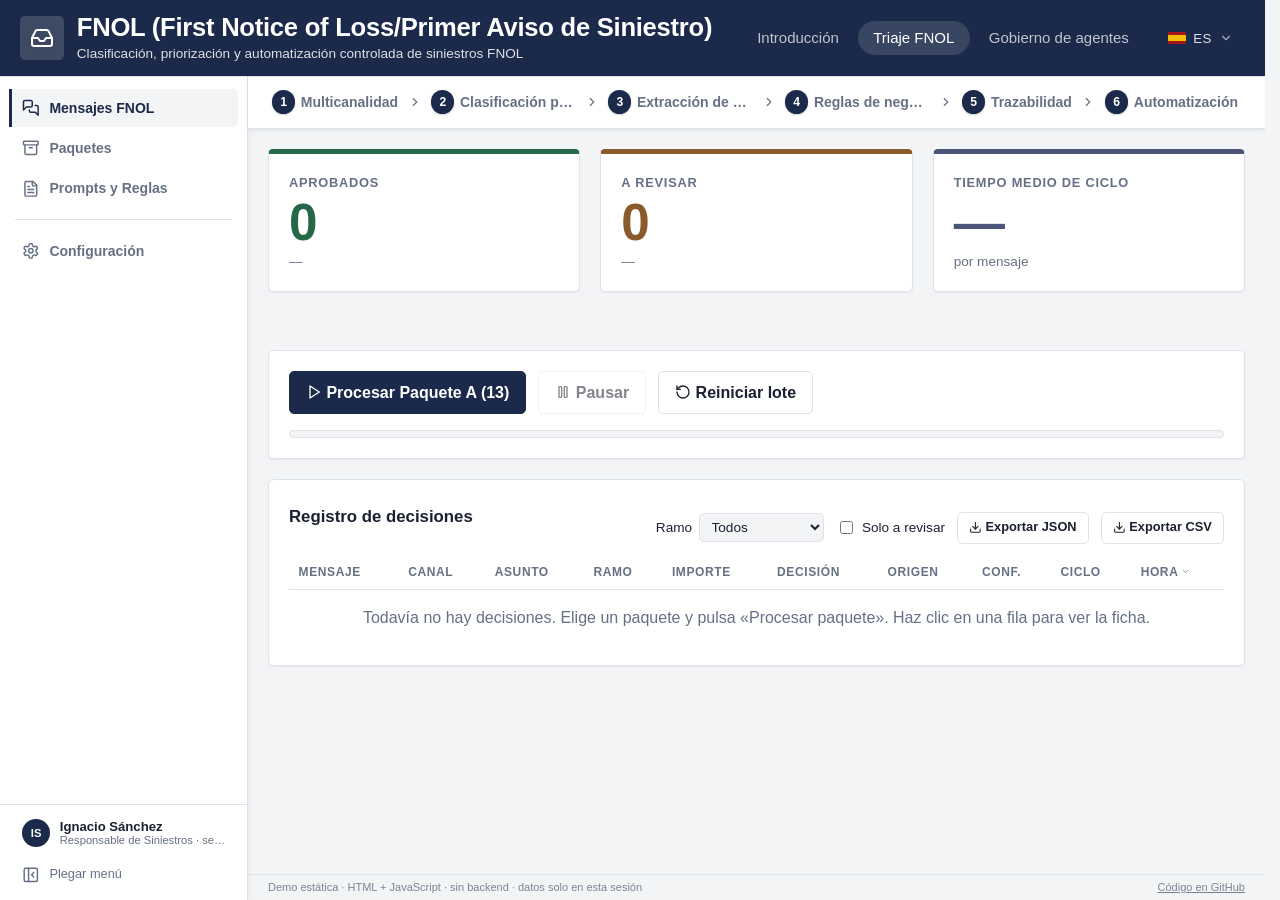
==== commit 08778b1e: "Registro del triaje en el idioma de la página al cambiar de idioma Al cambiar de idioma, las fichas " ====
--- a/index.html
+++ b/index.html
@@ -372,11 +372,12 @@
   <script src="core/prompts.js?v=37"></script>
   <script src="core/i18n/traducir-datos.js?v=1"></script>
   <script src="core/fechas.js?v=37"></script>
-  <script src="core/evidencias.js?v=39"></script>
-  <script src="core/cumplimiento.js?v=44"></script>
+  <script src="core/evidencias.js?v=40"></script>
+  <script src="core/cumplimiento.js?v=45"></script>
   <script src="core/fraude.js?v=39"></script>
   <script src="core/adjuntos.js?v=2"></script>
-  <script src="core/motor-local.js?v=2"></script>
-  <script src="ui/triage/triaje.js?v=59"></script>
+  <script src="core/motor-local.js?v=3"></script>
+  <script src="core/registro.js?v=2"></script>
+  <script src="ui/triage/triaje.js?v=61"></script>
 </body>
 </html>
